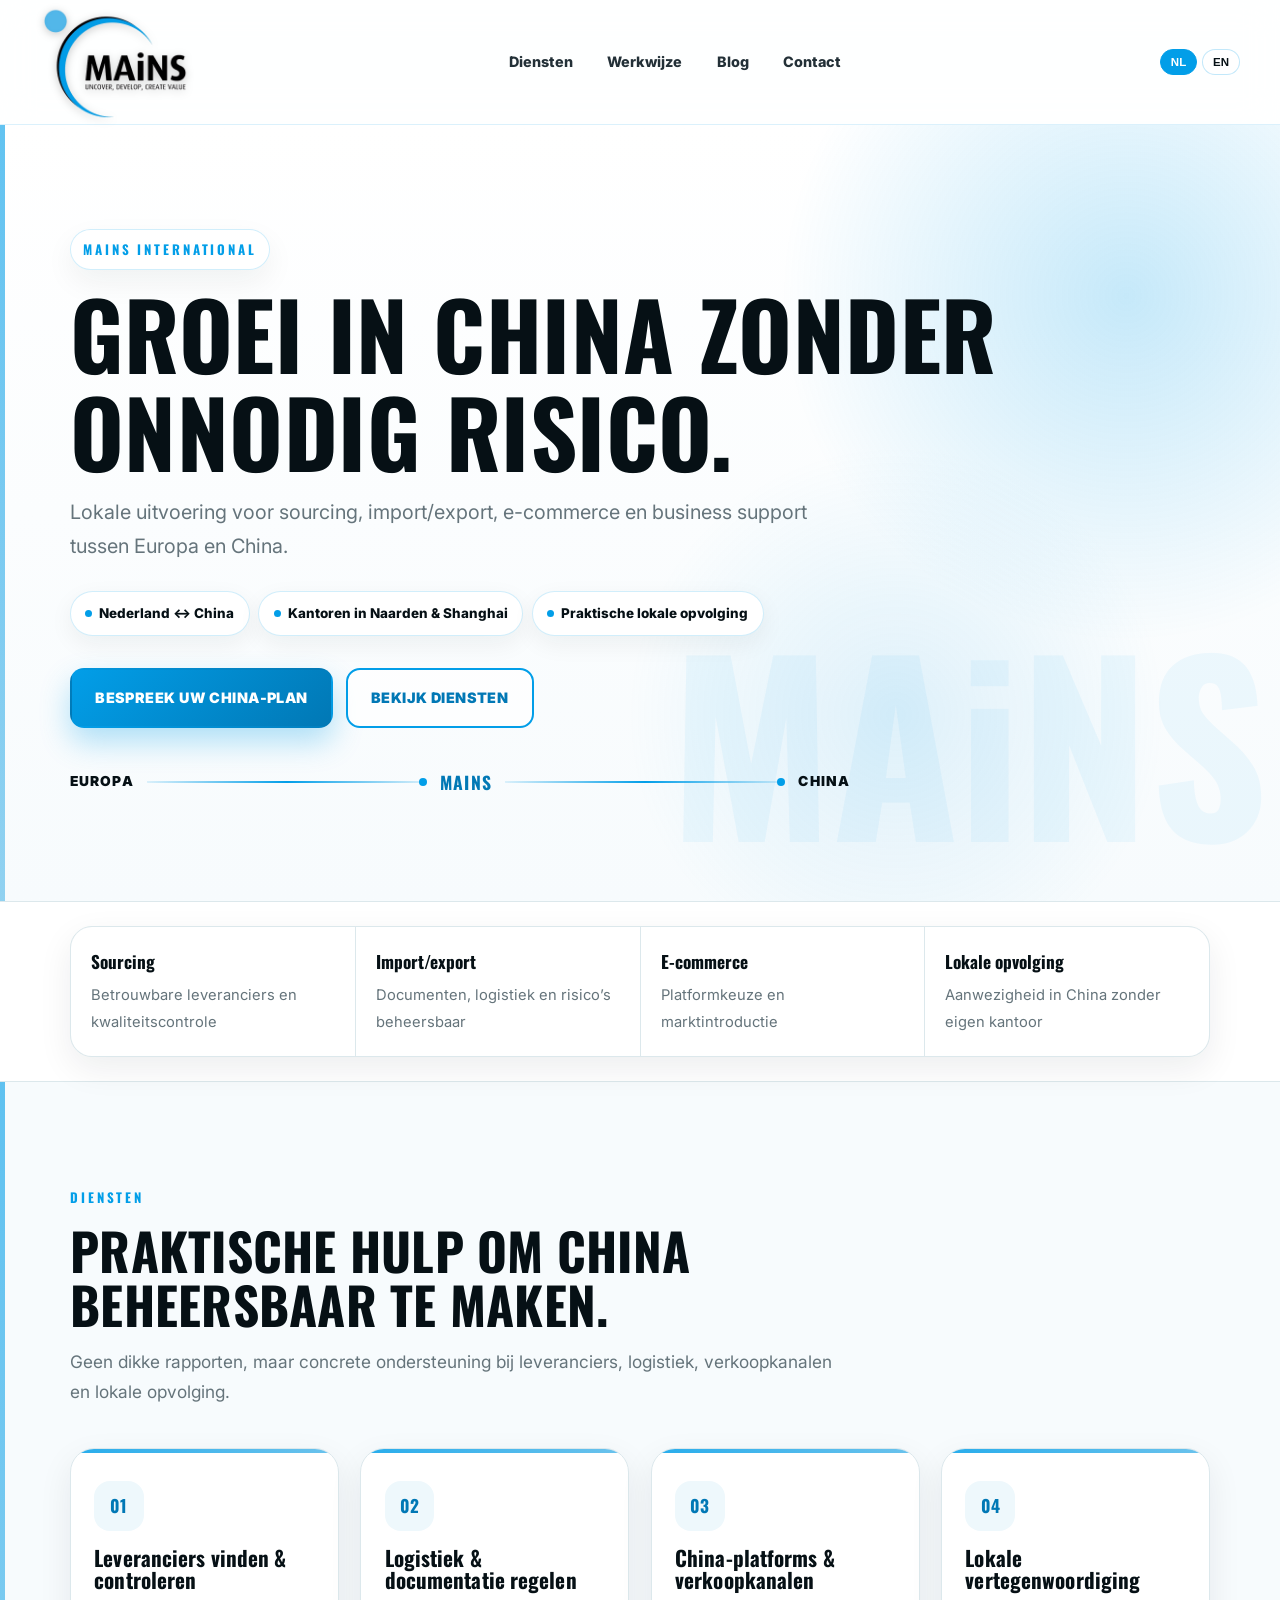
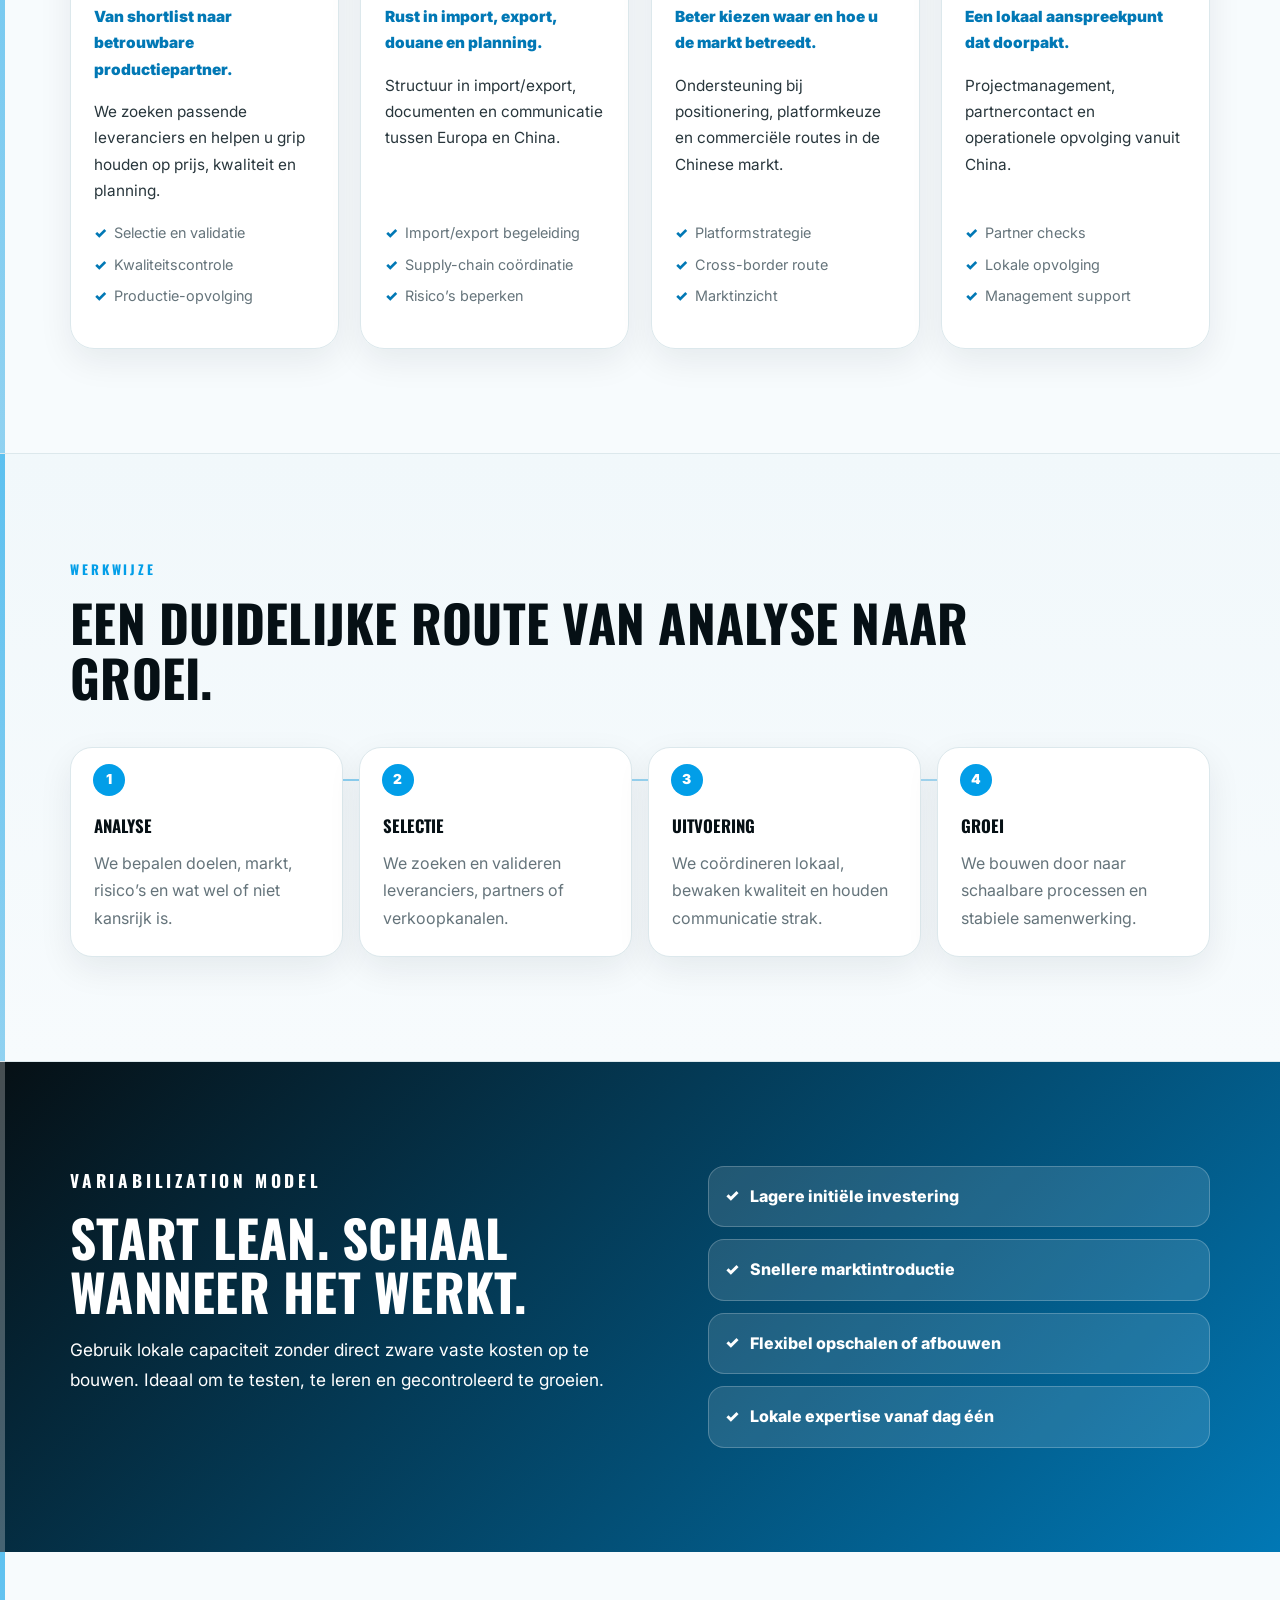
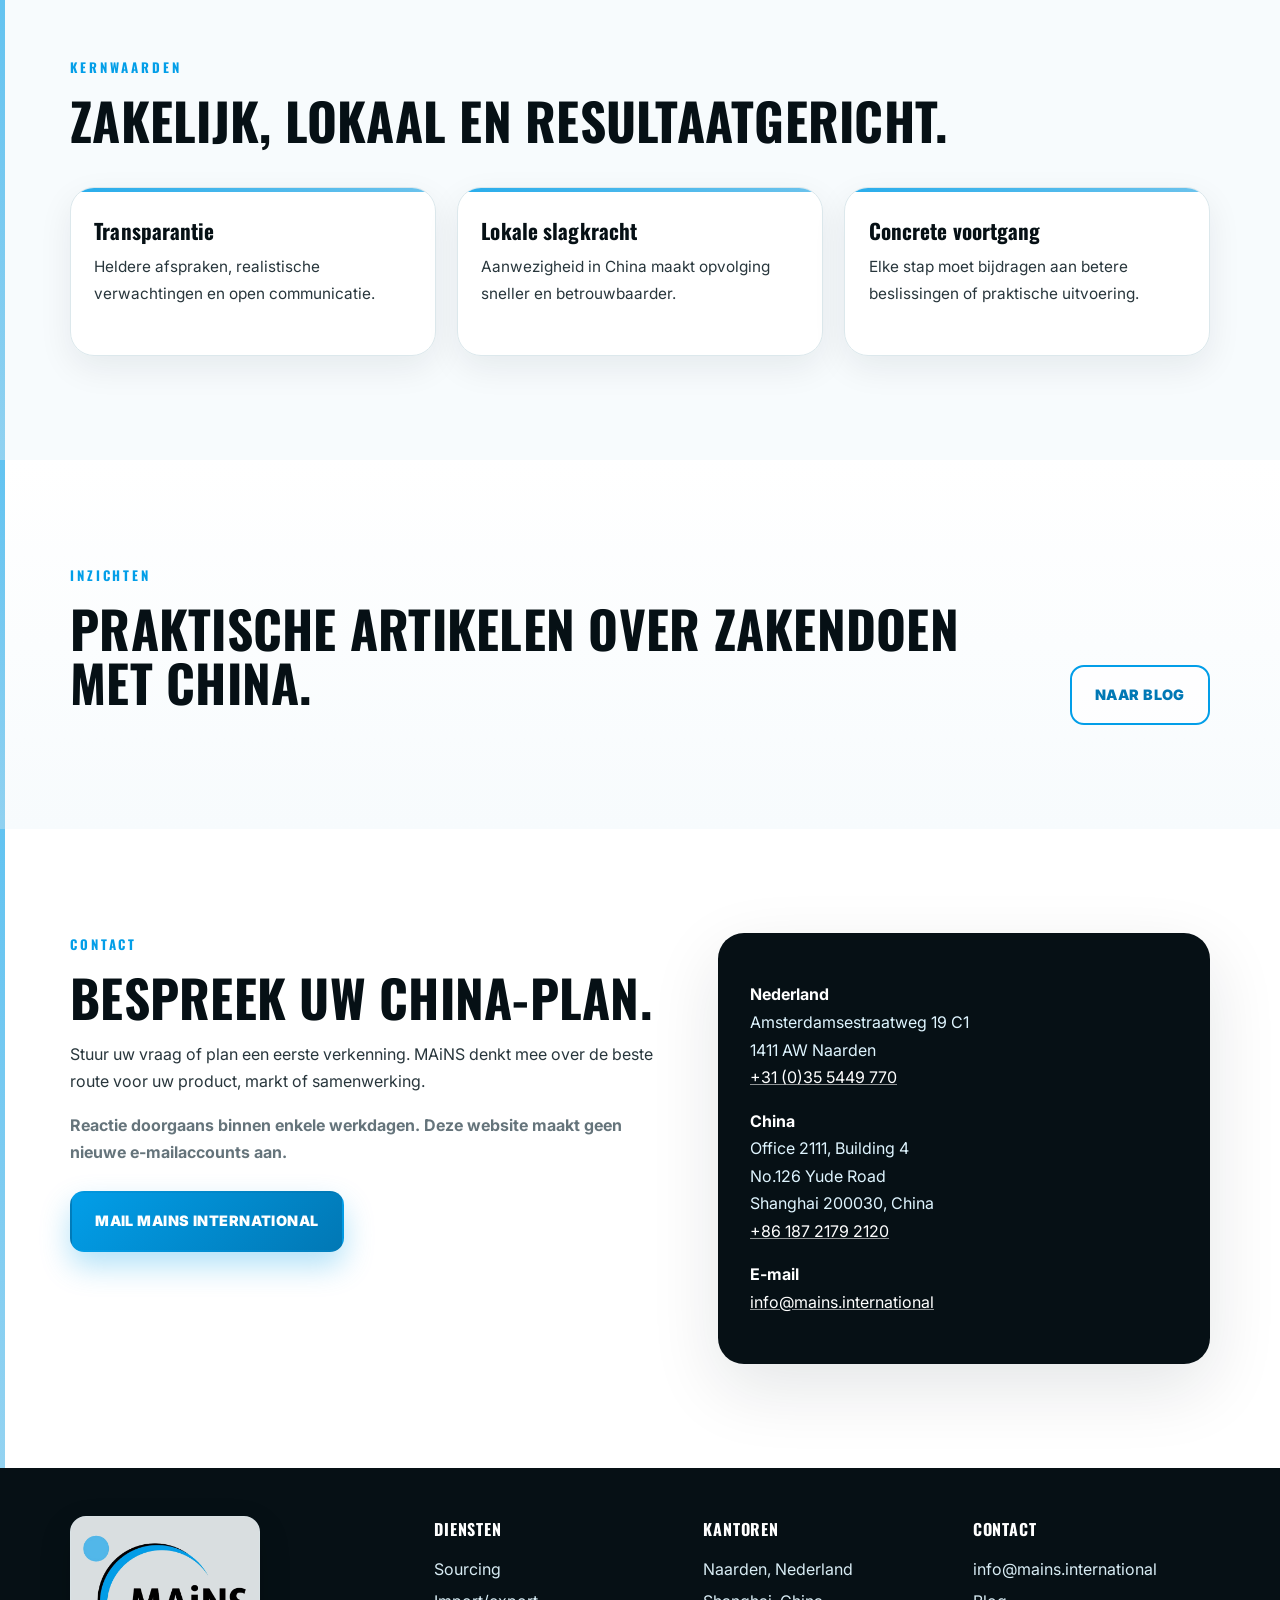
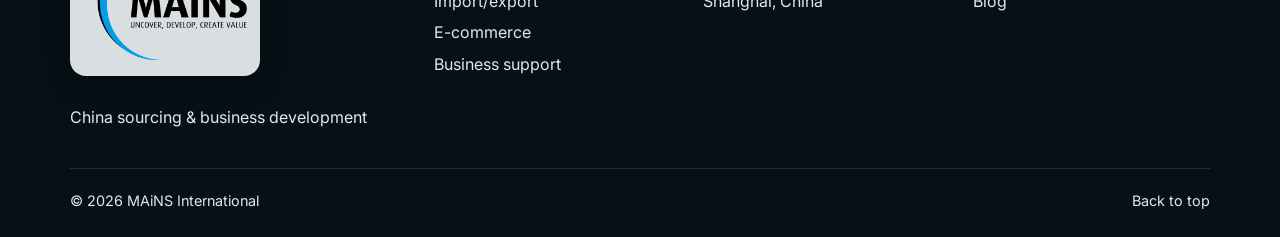
==== index.html @ aaa39672 "Change China office heading in contact card" ====
<!doctype html>
<html lang="nl">
<head>
  <meta charset="utf-8">
  <meta name="viewport" content="width=device-width, initial-scale=1">
  <title>MAiNS International — China sourcing & business development</title>
  <meta name="description" content="MAiNS International helpt Europese bedrijven veilig groeien in China met sourcing, import/export, e-commerce en lokale business support.">
  <meta property="og:title" content="MAiNS International — China business development">
  <meta property="og:description" content="Lokale China-expertise voor sourcing, import/export, e-commerce en business support.">
  <meta property="og:type" content="website">
  <meta name="theme-color" content="#029ee8">
  <link rel="stylesheet" href="assets/styles.css?v=20260630-6">
  <script type="application/ld+json">
  {
    "@context": "https://schema.org",
    "@type": "Organization",
    "name": "MAiNS International",
    "url": "https://siyao1993-maker.github.io/mains-international-site/",
    "logo": "https://siyao1993-maker.github.io/mains-international-site/assets/mains-logo.webp",
    "email": "info@mains.international",
    "address": [
      {"@type": "PostalAddress", "streetAddress": "Amsterdamsestraatweg 19 C1", "postalCode": "1411 AW", "addressLocality": "Naarden", "addressCountry": "NL"},
      {"@type": "PostalAddress", "streetAddress": "Office 2111, Building 4, No.126 Yude Road", "addressLocality": "Shanghai", "postalCode": "200030", "addressCountry": "CN"}
    ]
  }
  </script>
</head>
<body>
  <a class="skip" href="#main" data-i18n="skip">Naar inhoud</a>

  <header class="site-header" id="top">
    <nav class="nav" aria-label="Hoofdnavigatie">
      <a class="brand" href="#top" aria-label="MAiNS International home"><img src="assets/mains-logo.webp" alt="MAiNS International"></a>
      <button class="menu-toggle" type="button" aria-expanded="false" aria-controls="nav-links">Menu</button>
      <div class="nav-links" id="nav-links">
        <a href="#services" data-i18n="navServices">Diensten</a>
        <a href="#process" data-i18n="navProcess">Werkwijze</a>
        <a href="blog/" data-i18n="navBlog">Blog</a>
        <a href="#contact" data-i18n="navContact">Contact</a>
      </div>
      <div class="language" aria-label="Language selector">
        <button type="button" data-lang="nl" class="active">NL</button>
        <button type="button" data-lang="en">EN</button>
      </div>
    </nav>
  </header>

  <main id="main">
    <section class="hero section">
      <div class="wrap hero-grid">
        <div class="hero-copy">
          <p class="eyebrow hero-eyebrow" data-i18n="eyebrow">MAiNS International</p>
          <h1 data-i18n="heroTitle">Groei in China zonder onnodig risico.</h1>
          <p class="lead" data-i18n="heroLead">Lokale uitvoering voor sourcing, import/export, e-commerce en business support tussen Europa en China.</p>
          <div class="hero-proof" aria-label="MAiNS focus">
            <span data-i18n="proofOne">Nederland ↔ China</span>
            <span data-i18n="proofTwo">Kantoren in Naarden & Shanghai</span>
            <span data-i18n="proofThree">Praktische lokale opvolging</span>
          </div>
          <div class="actions">
            <a class="button primary" href="#contact" data-i18n="heroCta">Bespreek uw China-plan</a>
            <a class="button ghost" href="#services" data-i18n="heroSecondary">Bekijk diensten</a>
          </div>
        </div>
        <div class="trade-line" aria-label="Europe to China bridge">
          <span data-i18n="tradeEurope">Europa</span>
          <i></i>
          <strong>MAiNS</strong>
          <i></i>
          <span data-i18n="tradeChina">China</span>
        </div>
      </div>
    </section>

    <section class="trust-strip" aria-label="Waar MAiNS bij helpt">
      <div class="wrap trust-grid">
        <div><strong data-i18n="trustOneTitle">Sourcing</strong><span data-i18n="trustOneText">Betrouwbare leveranciers en kwaliteitscontrole</span></div>
        <div><strong data-i18n="trustTwoTitle">Import/export</strong><span data-i18n="trustTwoText">Documenten, logistiek en risico’s beheersbaar</span></div>
        <div><strong data-i18n="trustThreeTitle">E-commerce</strong><span data-i18n="trustThreeText">Platformkeuze en marktintroductie</span></div>
        <div><strong data-i18n="trustFourTitle">Lokale opvolging</strong><span data-i18n="trustFourText">Aanwezigheid in China zonder eigen kantoor</span></div>
      </div>
    </section>

    <section class="section services-section" id="services">
      <div class="wrap">
        <p class="eyebrow" data-i18n="servicesEyebrow">Diensten</p>
        <h2 data-i18n="servicesTitle">Praktische hulp om China beheersbaar te maken.</h2>
        <p class="section-intro" data-i18n="servicesIntro">Geen dikke rapporten, maar concrete ondersteuning bij leveranciers, logistiek, verkoopkanalen en lokale opvolging.</p>
        <div class="cards four service-cards">
          <article class="card service-card">
            <span class="service-icon">01</span>
            <h3 data-i18n="serviceOneTitle">Leveranciers vinden & controleren</h3>
            <p class="result" data-i18n="serviceOneResult">Van shortlist naar betrouwbare productiepartner.</p>
            <p data-i18n="serviceOneText">We zoeken passende leveranciers en helpen u grip houden op prijs, kwaliteit en planning.</p>
            <ul><li data-i18n="serviceOneA">Selectie en validatie</li><li data-i18n="serviceOneB">Kwaliteitscontrole</li><li data-i18n="serviceOneC">Productie-opvolging</li></ul>
          </article>
          <article class="card service-card">
            <span class="service-icon">02</span>
            <h3 data-i18n="serviceTwoTitle">Logistiek & documentatie regelen</h3>
            <p class="result" data-i18n="serviceTwoResult">Rust in import, export, douane en planning.</p>
            <p data-i18n="serviceTwoText">Structuur in import/export, documenten en communicatie tussen Europa en China.</p>
            <ul><li data-i18n="serviceTwoA">Import/export begeleiding</li><li data-i18n="serviceTwoB">Supply-chain coördinatie</li><li data-i18n="serviceTwoC">Risico’s beperken</li></ul>
          </article>
          <article class="card service-card">
            <span class="service-icon">03</span>
            <h3 data-i18n="serviceThreeTitle">China-platforms & verkoopkanalen</h3>
            <p class="result" data-i18n="serviceThreeResult">Beter kiezen waar en hoe u de markt betreedt.</p>
            <p data-i18n="serviceThreeText">Ondersteuning bij positionering, platformkeuze en commerciële routes in de Chinese markt.</p>
            <ul><li data-i18n="serviceThreeA">Platformstrategie</li><li data-i18n="serviceThreeB">Cross-border route</li><li data-i18n="serviceThreeC">Marktinzicht</li></ul>
          </article>
          <article class="card service-card">
            <span class="service-icon">04</span>
            <h3 data-i18n="serviceFourTitle">Lokale vertegenwoordiging</h3>
            <p class="result" data-i18n="serviceFourResult">Een lokaal aanspreekpunt dat doorpakt.</p>
            <p data-i18n="serviceFourText">Projectmanagement, partnercontact en operationele opvolging vanuit China.</p>
            <ul><li data-i18n="serviceFourA">Partner checks</li><li data-i18n="serviceFourB">Lokale opvolging</li><li data-i18n="serviceFourC">Management support</li></ul>
          </article>
        </div>
      </div>
    </section>

    <section class="section muted process-section" id="process">
      <div class="wrap">
        <p class="eyebrow" data-i18n="processEyebrow">Werkwijze</p>
        <h2 data-i18n="processTitle">Een duidelijke route van analyse naar groei.</h2>
        <div class="process-route">
          <div class="step"><b data-i18n="stepOneTitle">Analyse</b><span data-i18n="stepOneText">We bepalen doelen, markt, risico’s en wat wel of niet kansrijk is.</span></div>
          <div class="step"><b data-i18n="stepTwoTitle">Selectie</b><span data-i18n="stepTwoText">We zoeken en valideren leveranciers, partners of verkoopkanalen.</span></div>
          <div class="step"><b data-i18n="stepThreeTitle">Uitvoering</b><span data-i18n="stepThreeText">We coördineren lokaal, bewaken kwaliteit en houden communicatie strak.</span></div>
          <div class="step"><b data-i18n="stepFourTitle">Groei</b><span data-i18n="stepFourText">We bouwen door naar schaalbare processen en stabiele samenwerking.</span></div>
        </div>
      </div>
    </section>

    <section class="section callout-section" id="model">
      <div class="wrap callout-card">
        <div>
          <p class="eyebrow" data-i18n="modelEyebrow">Variabilization model</p>
          <h2 data-i18n="modelTitle">Start lean. Schaal wanneer het werkt.</h2>
          <p data-i18n="modelText">Gebruik lokale capaciteit zonder direct zware vaste kosten op te bouwen. Ideaal om te testen, te leren en gecontroleerd te groeien.</p>
        </div>
        <ul class="checklist">
          <li data-i18n="modelA">Lagere initiële investering</li>
          <li data-i18n="modelB">Snellere marktintroductie</li>
          <li data-i18n="modelC">Flexibel opschalen of afbouwen</li>
          <li data-i18n="modelD">Lokale expertise vanaf dag één</li>
        </ul>
      </div>
    </section>

    <section class="section values-section" id="values">
      <div class="wrap">
        <p class="eyebrow" data-i18n="valuesEyebrow">Kernwaarden</p>
        <h2 data-i18n="valuesTitle">Zakelijk, lokaal en resultaatgericht.</h2>
        <div class="cards three">
          <article class="card value-card"><h3 data-i18n="valueOneTitle">Transparantie</h3><p data-i18n="valueOneText">Heldere afspraken, realistische verwachtingen en open communicatie.</p></article>
          <article class="card value-card"><h3 data-i18n="valueTwoTitle">Lokale slagkracht</h3><p data-i18n="valueTwoText">Aanwezigheid in China maakt opvolging sneller en betrouwbaarder.</p></article>
          <article class="card value-card"><h3 data-i18n="valueThreeTitle">Concrete voortgang</h3><p data-i18n="valueThreeText">Elke stap moet bijdragen aan betere beslissingen of praktische uitvoering.</p></article>
        </div>
      </div>
    </section>

    <section class="section insights-preview" id="insights">
      <div class="wrap split-heading">
        <div><p class="eyebrow" data-i18n="insightsEyebrow">Inzichten</p><h2 data-i18n="insightsTitle">Praktische artikelen over zakendoen met China.</h2></div>
        <a class="button ghost" href="blog/" data-i18n="insightsCta">Naar blog</a>
      </div>
    </section>

    <section class="section contact" id="contact">
      <div class="wrap contact-grid">
        <div>
          <p class="eyebrow" data-i18n="contactEyebrow">Contact</p>
          <h2 data-i18n="contactTitle">Bespreek uw China-plan.</h2>
          <p data-i18n="contactText">Stuur uw vraag of plan een eerste verkenning. MAiNS denkt mee over de beste route voor uw product, markt of samenwerking.</p>
          <p class="contact-note" data-i18n="contactNote">Reactie doorgaans binnen enkele werkdagen. Deze website maakt geen nieuwe e-mailaccounts aan.</p>
          <a class="button primary" href="mailto:info@mains.international?subject=China%20business%20vraag" data-i18n="contactCta">Mail MAiNS International</a>
        </div>
        <address class="address-card">
          <p><strong data-i18n="officeNl">Nederland</strong><br>Amsterdamsestraatweg 19 C1<br>1411 AW Naarden<br><a href="tel:+313****9770">+31 (0)35 5449 770</a></p>
          <p><strong data-i18n="officeCn">China</strong><br>Office 2111, Building 4<br>No.126 Yude Road<br>Shanghai 200030, China<br><a href="tel:+861****2120">+86 187 2179 2120</a></p>
          <p><strong>E-mail</strong><br><a href="mailto:info@mains.international">info@mains.international</a></p>
        </address>
      </div>
    </section>
  </main>

  <footer class="footer">
    <div class="wrap footer-grid">
      <div><img src="assets/mains-logo.webp" alt="MAiNS International" class="footer-logo"><p data-i18n="footerText">China sourcing & business development</p></div>
      <div><strong data-i18n="footerServices">Diensten</strong><a href="#services">Sourcing</a><a href="#services">Import/export</a><a href="#services">E-commerce</a><a href="#services">Business support</a></div>
      <div><strong data-i18n="footerOffices">Kantoren</strong><span>Naarden, Nederland</span><span>Shanghai, China</span></div>
      <div><strong>Contact</strong><a href="mailto:info@mains.international">info@mains.international</a><a href="blog/">Blog</a></div>
    </div>
    <div class="wrap footer-bottom"><span>© 2026 MAiNS International</span><a href="#top">Back to top</a></div>
  </footer>

  <script>
    const translations = {
      nl: {
        skip: 'Naar inhoud', navServices: 'Diensten', navProcess: 'Werkwijze', navBlog: 'Blog', navContact: 'Contact', eyebrow: 'MAiNS International',
        heroTitle: 'Groei in China zonder onnodig risico.', heroLead: 'Lokale uitvoering voor sourcing, import/export, e-commerce en business support tussen Europa en China.', heroCta: 'Bespreek uw China-plan', heroSecondary: 'Bekijk diensten', proofOne: 'Nederland ↔ China', proofTwo: 'Kantoren in Naarden & Shanghai', proofThree: 'Praktische lokale opvolging', tradeEurope: 'Europa', tradeChina: 'China',
        trustOneTitle: 'Sourcing', trustOneText: 'Betrouwbare leveranciers en kwaliteitscontrole', trustTwoTitle: 'Import/export', trustTwoText: 'Documenten, logistiek en risico’s beheersbaar', trustThreeTitle: 'E-commerce', trustThreeText: 'Platformkeuze en marktintroductie', trustFourTitle: 'Lokale opvolging', trustFourText: 'Aanwezigheid in China zonder eigen kantoor',
        servicesEyebrow: 'Diensten', servicesTitle: 'Praktische hulp om China beheersbaar te maken.', servicesIntro: 'Geen dikke rapporten, maar concrete ondersteuning bij leveranciers, logistiek, verkoopkanalen en lokale opvolging.', serviceOneTitle: 'Leveranciers vinden & controleren', serviceOneResult: 'Van shortlist naar betrouwbare productiepartner.', serviceOneText: 'We zoeken passende leveranciers en helpen u grip houden op prijs, kwaliteit en planning.', serviceOneA: 'Selectie en validatie', serviceOneB: 'Kwaliteitscontrole', serviceOneC: 'Productie-opvolging', serviceTwoTitle: 'Logistiek & documentatie regelen', serviceTwoResult: 'Rust in import, export, douane en planning.', serviceTwoText: 'Structuur in import/export, documenten en communicatie tussen Europa en China.', serviceTwoA: 'Import/export begeleiding', serviceTwoB: 'Supply-chain coördinatie', serviceTwoC: 'Risico’s beperken', serviceThreeTitle: 'China-platforms & verkoopkanalen', serviceThreeResult: 'Beter kiezen waar en hoe u de markt betreedt.', serviceThreeText: 'Ondersteuning bij positionering, platformkeuze en commerciële routes in de Chinese markt.', serviceThreeA: 'Platformstrategie', serviceThreeB: 'Cross-border route', serviceThreeC: 'Marktinzicht', serviceFourTitle: 'Lokale vertegenwoordiging', serviceFourResult: 'Een lokaal aanspreekpunt dat doorpakt.', serviceFourText: 'Projectmanagement, partnercontact en operationele opvolging vanuit China.', serviceFourA: 'Partner checks', serviceFourB: 'Lokale opvolging', serviceFourC: 'Management support',
        processEyebrow: 'Werkwijze', processTitle: 'Een duidelijke route van analyse naar groei.', stepOneTitle: 'Analyse', stepOneText: 'We bepalen doelen, markt, risico’s en wat wel of niet kansrijk is.', stepTwoTitle: 'Selectie', stepTwoText: 'We zoeken en valideren leveranciers, partners of verkoopkanalen.', stepThreeTitle: 'Uitvoering', stepThreeText: 'We coördineren lokaal, bewaken kwaliteit en houden communicatie strak.', stepFourTitle: 'Groei', stepFourText: 'We bouwen door naar schaalbare processen en stabiele samenwerking.',
        modelEyebrow: 'Variabilization model', modelTitle: 'Start lean. Schaal wanneer het werkt.', modelText: 'Gebruik lokale capaciteit zonder direct zware vaste kosten op te bouwen. Ideaal om te testen, te leren en gecontroleerd te groeien.', modelA: 'Lagere initiële investering', modelB: 'Snellere marktintroductie', modelC: 'Flexibel opschalen of afbouwen', modelD: 'Lokale expertise vanaf dag één',
        valuesEyebrow: 'Kernwaarden', valuesTitle: 'Zakelijk, lokaal en resultaatgericht.', valueOneTitle: 'Transparantie', valueOneText: 'Heldere afspraken, realistische verwachtingen en open communicatie.', valueTwoTitle: 'Lokale slagkracht', valueTwoText: 'Aanwezigheid in China maakt opvolging sneller en betrouwbaarder.', valueThreeTitle: 'Concrete voortgang', valueThreeText: 'Elke stap moet bijdragen aan betere beslissingen of praktische uitvoering.', insightsEyebrow: 'Inzichten', insightsTitle: 'Praktische artikelen over zakendoen met China.', insightsCta: 'Naar blog',
        contactEyebrow: 'Contact', contactTitle: 'Bespreek uw China-plan.', contactText: 'Stuur uw vraag of plan een eerste verkenning. MAiNS denkt mee over de beste route voor uw product, markt of samenwerking.', contactNote: 'Reactie doorgaans binnen enkele werkdagen. Deze website maakt geen nieuwe e-mailaccounts aan.', contactCta: 'Mail MAiNS International', officeNl: 'Nederland', officeCn: 'China', footerText: 'China sourcing & business development', footerServices: 'Diensten', footerOffices: 'Kantoren'
      },
      en: {
        skip: 'Skip to content', navServices: 'Services', navProcess: 'Process', navBlog: 'Blog', navContact: 'Contact', eyebrow: 'MAiNS International',
        heroTitle: 'Grow in China without unnecessary risk.', heroLead: 'Local execution for sourcing, import/export, e-commerce and business support between Europe and China.', heroCta: 'Discuss your China plan', heroSecondary: 'View services', proofOne: 'Netherlands ↔ China', proofTwo: 'Offices in Naarden & Shanghai', proofThree: 'Practical local follow-up', tradeEurope: 'Europe', tradeChina: 'China',
        trustOneTitle: 'Sourcing', trustOneText: 'Reliable suppliers and quality control', trustTwoTitle: 'Import/export', trustTwoText: 'Documents, logistics and risks under control', trustThreeTitle: 'E-commerce', trustThreeText: 'Platform choice and market introduction', trustFourTitle: 'Local follow-up', trustFourText: 'Presence in China without your own office',
        servicesEyebrow: 'Services', servicesTitle: 'Practical help to make China manageable.', servicesIntro: 'No thick reports, but concrete support with suppliers, logistics, sales channels and local follow-up.', serviceOneTitle: 'Find & verify suppliers', serviceOneResult: 'From shortlist to reliable production partner.', serviceOneText: 'We find suitable suppliers and help you stay in control of price, quality and planning.', serviceOneA: 'Selection and validation', serviceOneB: 'Quality control', serviceOneC: 'Production follow-up', serviceTwoTitle: 'Arrange logistics & documentation', serviceTwoResult: 'Calm import, export, customs and planning.', serviceTwoText: 'Structure for import/export, documents and communication between Europe and China.', serviceTwoA: 'Import/export guidance', serviceTwoB: 'Supply-chain coordination', serviceTwoC: 'Risk reduction', serviceThreeTitle: 'China platforms & sales channels', serviceThreeResult: 'Choose better where and how to enter the market.', serviceThreeText: 'Support with positioning, platform choice and commercial routes in the Chinese market.', serviceThreeA: 'Platform strategy', serviceThreeB: 'Cross-border route', serviceThreeC: 'Market insight', serviceFourTitle: 'Local representation', serviceFourResult: 'A local point of contact that follows through.', serviceFourText: 'Project management, partner communication and operational follow-up from China.', serviceFourA: 'Partner checks', serviceFourB: 'Local follow-up', serviceFourC: 'Management support',
        processEyebrow: 'Process', processTitle: 'A clear route from analysis to growth.', stepOneTitle: 'Analysis', stepOneText: 'We define goals, market, risks and what is or is not promising.', stepTwoTitle: 'Selection', stepTwoText: 'We find and validate suppliers, partners or sales channels.', stepThreeTitle: 'Execution', stepThreeText: 'We coordinate locally, monitor quality and keep communication tight.', stepFourTitle: 'Growth', stepFourText: 'We build toward scalable processes and stable cooperation.',
        modelEyebrow: 'Variabilization model', modelTitle: 'Start lean. Scale when it works.', modelText: 'Use local capacity without immediately building heavy fixed costs. Ideal for testing, learning and controlled growth.', modelA: 'Lower initial investment', modelB: 'Faster market introduction', modelC: 'Flexible scale-up or scale-down', modelD: 'Local expertise from day one',
        valuesEyebrow: 'Values', valuesTitle: 'Business-like, local and result-driven.', valueOneTitle: 'Transparency', valueOneText: 'Clear agreements, realistic expectations and open communication.', valueTwoTitle: 'Local execution power', valueTwoText: 'Presence in China makes follow-up faster and more reliable.', valueThreeTitle: 'Concrete progress', valueThreeText: 'Every step should support better decisions or practical execution.', insightsEyebrow: 'Insights', insightsTitle: 'Practical articles about doing business with China.', insightsCta: 'Go to blog',
        contactEyebrow: 'Contact', contactTitle: 'Discuss your China plan.', contactText: 'Send your question or plan a first exploration. MAiNS helps think through the best route for your product, market or cooperation.', contactNote: 'Response usually within a few business days. This website does not create new email accounts.', contactCta: 'Email MAiNS International', officeNl: 'Netherlands', officeCn: 'China', footerText: 'China sourcing & business development', footerServices: 'Services', footerOffices: 'Offices'
      },
      zh: {
        skip: '跳转内容', navServices: '服务', navProcess: '流程', navBlog: '博客', navContact: '联系', eyebrow: 'MAiNS International',
        heroTitle: '降低风险，拓展中国业务。', heroLead: '为欧洲与中国之间的采购、进出口、电商和商务支持提供本地执行。', heroCta: '讨论中国计划', heroSecondary: '查看服务', proofOne: '荷兰 ↔ 中国', proofTwo: '纳尔登与上海办公室', proofThree: '实际本地跟进', tradeEurope: '欧洲', tradeChina: '中国',
        trustOneTitle: '采购', trustOneText: '可靠供应商与质量控制', trustTwoTitle: '进出口', trustTwoText: '文件、物流与风险可控', trustThreeTitle: '电商', trustThreeText: '平台选择与市场进入', trustFourTitle: '本地跟进', trustFourText: '无需自建办公室也能获得中国本地支持',
        servicesEyebrow: '服务', servicesTitle: '让中国业务更可控的实际支持。', servicesIntro: '不是厚重报告，而是在供应商、物流、销售渠道和本地跟进上的具体支持。', serviceOneTitle: '寻找并验证供应商', serviceOneResult: '从候选名单到可靠生产伙伴。', serviceOneText: '我们寻找合适供应商，并帮助您控制价格、质量和进度。', serviceOneA: '筛选与验证', serviceOneB: '质量控制', serviceOneC: '生产跟进', serviceTwoTitle: '物流与文件安排', serviceTwoResult: '让进出口、海关与计划更有序。', serviceTwoText: '为进出口、文件和中欧沟通建立清晰结构。', serviceTwoA: '进出口指导', serviceTwoB: '供应链协调', serviceTwoC: '降低风险', serviceThreeTitle: '中国平台与销售渠道', serviceThreeResult: '更好地选择市场进入方式。', serviceThreeText: '支持在中国市场的定位、平台选择和商业路径。', serviceThreeA: '平台策略', serviceThreeB: '跨境路径', serviceThreeC: '市场洞察', serviceFourTitle: '本地代表支持', serviceFourResult: '真正推进执行的本地联系人。', serviceFourText: '在中国进行项目管理、合作伙伴沟通和运营跟进。', serviceFourA: '合作伙伴核查', serviceFourB: '本地跟进', serviceFourC: '管理支持',
        processEyebrow: '流程', processTitle: '从分析到增长的清晰路线。', stepOneTitle: '分析', stepOneText: '明确目标、市场、风险，以及哪些方向值得推进。', stepTwoTitle: '筛选', stepTwoText: '寻找并验证供应商、合作伙伴或销售渠道。', stepThreeTitle: '执行', stepThreeText: '本地协调、监控质量，并保持清晰沟通。', stepFourTitle: '增长', stepFourText: '建立可扩展流程和稳定合作。',
        modelEyebrow: '变动化模式', modelTitle: '轻量启动，验证后扩展。', modelText: '使用本地能力，而无需立即承担高固定成本。适合测试、学习和可控增长。', modelA: '较低初始投入', modelB: '更快市场进入', modelC: '灵活扩展或收缩', modelD: '从第一天开始获得本地专业支持',
        valuesEyebrow: '核心价值', valuesTitle: '务实、本地、结果导向。', valueOneTitle: '透明', valueOneText: '清晰约定、现实预期和开放沟通。', valueTwoTitle: '本地执行力', valueTwoText: '在中国本地跟进，使执行更快、更可靠。', valueThreeTitle: '具体进展', valueThreeText: '每一步都应帮助更好决策或实际执行。', insightsEyebrow: '见解', insightsTitle: '关于中国业务的实用文章。', insightsCta: '查看博客',
        contactEyebrow: '联系', contactTitle: '讨论您的中国计划。', contactText: '发送问题或安排初步沟通。MAiNS 将协助您梳理产品、市场或合作的最佳路线。', contactNote: '通常几个工作日内回复。本网站不会创建新的邮箱账户。', contactCta: '邮件联系 MAiNS International', officeNl: '荷兰', officeCn: '上海', footerText: '中国采购与业务发展', footerServices: '服务', footerOffices: '办公室'
      }
    };

    const setLanguage = (lang) => {
      const dictionary = translations[lang] || translations.nl;
      document.documentElement.lang = lang;
      document.querySelectorAll('[data-i18n]').forEach((node) => {
        const key = node.getAttribute('data-i18n');
        if (dictionary[key]) node.textContent = dictionary[key];
      });
      document.querySelectorAll('[data-lang]').forEach((button) => button.classList.toggle('active', button.dataset.lang === lang));
      localStorage.setItem('mains-language', lang);
    };

    document.querySelectorAll('[data-lang]').forEach((button) => button.addEventListener('click', () => setLanguage(button.dataset.lang)));
    const menuToggle = document.querySelector('.menu-toggle');
    const navLinks = document.querySelector('#nav-links');
    menuToggle.addEventListener('click', () => {
      const expanded = menuToggle.getAttribute('aria-expanded') === 'true';
      menuToggle.setAttribute('aria-expanded', String(!expanded));
      navLinks.classList.toggle('open');
    });
    setLanguage(localStorage.getItem('mains-language') || 'nl');
  </script>
</body>
</html>
---- assets/styles.css ----
@import url('https://fonts.googleapis.com/css2?family=Inter:wght@400;500;600;700;800&family=Oswald:wght@500;600;700&display=swap');

:root {
  --ink: #061015;
  --text: #28363c;
  --muted: #65747b;
  --line: #dce8ec;
  --bg: #f7fbfd;
  --panel: #ffffff;
  --blue: #029ee8;
  --blue-dark: #0178b5;
  --light-blue: #52b8e9;
  --soft: #eef8fc;
  --shadow: 0 24px 70px rgba(5, 28, 38, .11);
  --shadow-soft: 0 12px 34px rgba(5, 28, 38, .075);
  --radius: 24px;
}

* { box-sizing: border-box; }
html { scroll-behavior: smooth; }
body {
  margin: 0;
  font-family: 'Inter', system-ui, -apple-system, BlinkMacSystemFont, sans-serif;
  color: var(--text);
  background: var(--bg);
  line-height: 1.72;
  -webkit-font-smoothing: antialiased;
}

.skip { position: absolute; left: -999px; }
.skip:focus { left: 1rem; top: 1rem; background: var(--blue); color: #fff; padding: .7rem 1rem; z-index: 999; border-radius: 999px; }
.wrap { width: min(1140px, calc(100% - 48px)); margin-inline: auto; }

.site-header {
  position: sticky;
  top: 0;
  z-index: 100;
  background: rgba(255, 255, 255, .88);
  backdrop-filter: blur(18px);
  border-bottom: 1px solid rgba(2, 158, 232, .14);
}
.nav {
  min-height: 124px;
  width: min(1200px, calc(100% - 48px));
  margin: auto;
  display: flex;
  align-items: center;
  justify-content: space-between;
  gap: 1rem;
}
.brand img { width: 150px; height: auto; display: block; filter: drop-shadow(0 2px 4px rgba(0,0,0,0.2)); }
.nav-links { display: flex; gap: .25rem; align-items: center; }
.nav-links a {
  color: #233037;
  text-decoration: none;
  font-weight: 800;
  font-size: .9rem;
  padding: .62rem .95rem;
  border-radius: 999px;
  transition: .2s ease;
}
.nav-links a:hover { background: rgba(2,158,232,.10); color: var(--blue-dark); }
.menu-toggle { display: none; }
.language { display: flex; gap: .32rem; align-items: center; }
.language button,
.language span {
  appearance: none;
  border: 1px solid rgba(2,158,232,.24);
  background: #fff;
  color: var(--ink);
  border-radius: 999px;
  padding: .38rem .62rem;
  font-size: .72rem;
  font-weight: 900;
  cursor: pointer;
  transition: .2s ease;
}
.language span { color: var(--muted); cursor: default; }
.language button:hover,
.language button.active { border-color: var(--blue); background: var(--blue); color: #fff; }
.lang-link { color: var(--ink); text-decoration: none; background: #fff; border: 1px solid rgba(2,158,232,.24); border-radius: 999px; padding: .38rem .62rem; font-size: .72rem; font-weight: 900; transition: .2s ease; }
.lang-link:hover, .lang-link.active { background: var(--blue); color: #fff; border-color: var(--blue); }

.section { padding: 104px 0; position: relative; }
.section::before { content: ''; position: absolute; inset: 0 auto 0 0; width: 5px; background: linear-gradient(180deg, var(--blue), var(--light-blue)); opacity: .62; }
.section.muted { background: linear-gradient(180deg, #f1f8fb, var(--bg)); border-block: 1px solid var(--line); }

.eyebrow {
  text-transform: uppercase;
  letter-spacing: .22em;
  color: var(--blue);
  font-family: 'Oswald', sans-serif;
  font-weight: 800;
  font-size: .82rem;
  margin: 0 0 .9rem;
}
h1, h2, h3 { font-family: 'Oswald', sans-serif; color: var(--ink); line-height: 1.06; margin: 0 0 1rem; letter-spacing: .005em; }
h1 { font-size: clamp(3.1rem, 7.2vw, 6.4rem); max-width: 1010px; text-transform: uppercase; }
h2 { font-size: clamp(2rem, 4vw, 3.55rem); max-width: 900px; text-transform: uppercase; }
h3 { font-size: 1.32rem; }
.lead { font-size: clamp(1.08rem, 1.55vw, 1.28rem); color: var(--muted); max-width: 760px; margin: 0 0 1.7rem; }
.section-intro { font-size: 1.08rem; color: var(--muted); max-width: 780px; margin: 0 0 2.6rem; }

.actions { display: flex; gap: .8rem; flex-wrap: wrap; margin-top: 2rem; }
.button { display: inline-flex; align-items: center; justify-content: center; text-decoration: none; border-radius: 14px; font-weight: 900; font-size: .9rem; padding: 1rem 1.45rem; border: 2px solid var(--blue); text-transform: uppercase; letter-spacing: .03em; transition: .22s ease; }
.button.primary { background: linear-gradient(135deg, var(--blue), var(--blue-dark)); color: #fff; border-color: transparent; box-shadow: 0 14px 30px rgba(2,158,232,.30); }
.button.primary:hover { transform: translateY(-2px); box-shadow: 0 18px 38px rgba(2,158,232,.42); }
.button.ghost { color: var(--blue-dark); background: rgba(255,255,255,.76); }
.button.ghost:hover { background: rgba(2,158,232,.10); }

.hero { min-height: 760px; display: grid; align-items: center; overflow: hidden; background: radial-gradient(circle at 88% 22%, rgba(2,158,232,.22), transparent 27%), radial-gradient(circle at 70% 76%, rgba(82,184,233,.16), transparent 25%), linear-gradient(180deg, #fff, var(--bg)); }
.hero::after { content: 'MAiNS'; position: absolute; right: clamp(-4rem, 1vw, 4rem); bottom: 3rem; font-family: 'Oswald', sans-serif; font-size: clamp(6rem, 18vw, 16rem); font-weight: 700; line-height: 1; color: rgba(2, 158, 232, .055); pointer-events: none; }
.hero-grid { position: relative; z-index: 1; display: grid; gap: 2.4rem; }
.hero-copy { max-width: 980px; }
.hero-eyebrow { display: inline-flex; align-items: center; gap: .55rem; padding: .5rem .75rem; background: rgba(255,255,255,.78); border: 1px solid rgba(2,158,232,.18); border-radius: 999px; box-shadow: 0 12px 30px rgba(5,28,38,.06); }
.hero-proof { display: flex; gap: .55rem; flex-wrap: wrap; margin-top: 1.1rem; }
.hero-proof span { display: inline-flex; align-items: center; gap: .45rem; padding: .62rem .9rem; border-radius: 999px; background: #fff; border: 1px solid rgba(2,158,232,.18); color: var(--ink); font-weight: 800; font-size: .84rem; box-shadow: 0 8px 24px rgba(5,28,38,.06); }
.hero-proof span::before { content: ''; width: .42rem; height: .42rem; border-radius: 999px; background: var(--blue); }
.trade-line { width: min(780px, 100%); display: grid; grid-template-columns: auto 1fr auto 1fr auto; align-items: center; gap: .85rem; color: var(--ink); font-weight: 900; text-transform: uppercase; letter-spacing: .08em; font-size: .86rem; }
.trade-line i { display: block; height: 2px; background: linear-gradient(90deg, rgba(2,158,232,.12), var(--blue), rgba(2,158,232,.12)); position: relative; }
.trade-line i::after { content: ''; position: absolute; right: 0; top: 50%; width: .5rem; height: .5rem; border-radius: 50%; background: var(--blue); transform: translateY(-50%); }
.trade-line strong { color: var(--blue-dark); font-family: 'Oswald', sans-serif; font-size: 1.1rem; }

.trust-strip { background: #fff; border-block: 1px solid var(--line); padding: 24px 0; }
.trust-grid { display: grid; grid-template-columns: repeat(4, 1fr); gap: 1px; background: var(--line); border: 1px solid var(--line); border-radius: 22px; overflow: hidden; box-shadow: var(--shadow-soft); }
.trust-grid div { background: #fff; padding: 1.25rem; }
.trust-grid strong { display: block; color: var(--ink); font-family: 'Oswald', sans-serif; font-size: 1.08rem; margin-bottom: .25rem; }
.trust-grid span { color: var(--muted); font-size: .92rem; }

.cards { display: grid; gap: 1.35rem; margin-top: 2.5rem; }
.cards.four { grid-template-columns: repeat(4, 1fr); }
.cards.three { grid-template-columns: repeat(3, 1fr); }
.card { background: rgba(255,255,255,.96); border: 1px solid var(--line); border-radius: 24px; padding: 2rem 1.45rem; box-shadow: var(--shadow-soft); transition: .25s ease; display: flex; flex-direction: column; position: relative; overflow: hidden; }
.card::before { content: ''; position: absolute; inset: 0 0 auto 0; height: 4px; background: linear-gradient(90deg, var(--blue), var(--light-blue)); opacity: .85; }
.card:hover { transform: translateY(-5px); box-shadow: var(--shadow); border-color: rgba(2,158,232,.36); }
.service-icon { width: 3.1rem; height: 3.1rem; display: inline-grid; place-items: center; border-radius: 16px; background: var(--soft); color: var(--blue-dark); font-family: 'Oswald', sans-serif; font-size: 1.08rem; font-weight: 800; margin-bottom: 1rem; }
.card h3 { text-transform: none; margin-bottom: .75rem; }
.card p { color: var(--text); font-size: .96rem; margin: 0 0 1rem; }
.card .result { color: var(--blue-dark); font-weight: 900; }
.card ul { padding: 0; list-style: none; margin: auto 0 0; font-size: .9rem; }
.card li { color: var(--muted); margin-bottom: .45rem; padding-left: 1.25rem; position: relative; }
.card li::before { content: '✓'; position: absolute; left: 0; color: var(--blue-dark); font-weight: 900; }

.process-route { display: grid; grid-template-columns: repeat(4, 1fr); gap: 1rem; margin-top: 2.7rem; position: relative; }
.process-route::before { content: ''; position: absolute; left: 8%; right: 8%; top: 2rem; height: 2px; background: linear-gradient(90deg, var(--blue), var(--light-blue)); opacity: .45; }
.step { background: var(--panel); border: 1px solid var(--line); border-radius: 22px; padding: 4rem 1.45rem 1.45rem; box-shadow: var(--shadow-soft); position: relative; z-index: 1; }
.step::before { content: counter(step); counter-increment: step; position: absolute; top: 1rem; left: 1.35rem; width: 2rem; height: 2rem; display: grid; place-items: center; border-radius: 50%; background: var(--blue); color: #fff; font-weight: 900; font-size: .86rem; }
.process-route { counter-reset: step; }
.step b { font-family: 'Oswald', sans-serif; color: var(--ink); text-transform: uppercase; font-size: 1.05rem; display: block; margin-bottom: .55rem; }
.step span { color: var(--muted); }

.callout-section { background: linear-gradient(135deg, var(--ink), var(--blue-dark)); color: #fff; }
.callout-section::before { background: rgba(255,255,255,.42); }
.callout-card { display: grid; grid-template-columns: 1.08fr .92fr; gap: 3rem; align-items: start; }
.callout-card .eyebrow, .callout-card h2, .callout-card p { color: #fff; }
.callout-card p { font-size: 1.08rem; max-width: 720px; }
.checklist { display: grid; gap: .75rem; margin: 0; padding: 0; list-style: none; }
.checklist li { background: rgba(255,255,255,.12); border: 1px solid rgba(255,255,255,.22); padding: 1rem 1.25rem 1rem 2.6rem; border-radius: 16px; font-weight: 800; position: relative; }
.checklist li::before { content: '✓'; position: absolute; left: 1rem; top: 50%; transform: translateY(-50%); font-weight: 900; color: #fff; }

.split-heading { display: flex; align-items: end; justify-content: space-between; gap: 2rem; }
.insights-preview { background: linear-gradient(180deg, #fff, var(--bg)); }
.contact { background: #fff; }
.contact-grid { display: grid; grid-template-columns: 1fr .82fr; gap: 3rem; align-items: start; }
.contact-note { color: var(--muted); font-weight: 700; margin: 1rem 0 1.5rem; }
.address-card { background: var(--ink); color: #dff5ff; border-radius: 26px; padding: 2rem; box-shadow: var(--shadow); font-style: normal; }
.address-card strong { color: #fff; }
.address-card a { color: #fff; text-decoration-color: rgba(255,255,255,.55); }

.blog-hero { min-height: 470px; display: grid; align-items: center; background: radial-gradient(circle at 86% 18%, rgba(2,158,232,.18), transparent 28%), linear-gradient(180deg, #fff, var(--bg)); }
.blog-list-section { background: #fff; }
.blog-grid { display: grid; grid-template-columns: 1.08fr .92fr .92fr; gap: 1.35rem; }
.blog-card { background: #fff; border: 1px solid var(--line); border-radius: 24px; padding: 2rem; box-shadow: var(--shadow-soft); display: flex; flex-direction: column; min-height: 330px; transition: .25s ease; position: relative; overflow: hidden; }
.blog-card::before { content: ''; position: absolute; inset: 0 0 auto 0; height: 4px; background: linear-gradient(90deg, var(--blue), var(--light-blue)); }
.blog-card.featured { background: linear-gradient(180deg, #fff, var(--soft)); }
.blog-card:hover { transform: translateY(-5px); box-shadow: var(--shadow); border-color: rgba(2,158,232,.36); }
.blog-card h2 { font-size: 1.55rem; text-transform: none; }
.blog-card.featured h2 { font-size: 1.9rem; }
.blog-card h2 a { color: var(--ink); text-decoration: none; }
.blog-card p { color: var(--muted); }
.blog-meta { color: var(--blue-dark); font-weight: 900; text-transform: uppercase; letter-spacing: .08em; font-size: .78rem; margin: 0 0 .8rem; }
.blog-read, .blog-back { color: var(--blue-dark); font-weight: 900; text-decoration: none; }
.blog-read { margin-top: auto; }
.article-wrap { max-width: 820px; }
.article h1 { font-size: clamp(2.45rem, 5vw, 4.8rem); }
.article h2 { font-size: clamp(1.55rem, 3vw, 2.25rem); margin-top: 2.2rem; text-transform: none; }
.article p { font-size: 1.06rem; color: var(--text); }
.article-cta { margin-top: 3rem; padding: 2rem; border-radius: 24px; background: linear-gradient(135deg, var(--ink), var(--blue-dark)); color: #fff; }
.article-cta h2, .article-cta p { color: #fff; }
.article-cta h2 { margin-top: 0; }

.footer { background: var(--ink); color: #d8ecf4; padding: 3rem 0 1.2rem; }
.footer-grid { display: grid; grid-template-columns: 1.4fr 1fr 1fr 1fr; gap: 2rem; padding-bottom: 2rem; border-bottom: 1px solid rgba(255,255,255,.12); }
.footer-logo { width: 190px; background: rgba(247, 251, 253, .88); border: 1px solid rgba(216, 236, 244, .28); border-radius: 16px; padding: .45rem; margin-bottom: 1rem; box-shadow: 0 12px 32px rgba(0,0,0,.16); }
.footer strong { display: block; color: #fff; margin-bottom: .8rem; font-family: 'Oswald', sans-serif; text-transform: uppercase; letter-spacing: .05em; }
.footer a, .footer span, .footer p { display: block; color: #d8ecf4; text-decoration: none; margin: .25rem 0; }
.footer a:hover { color: #fff; }
.footer-bottom { display: flex; justify-content: space-between; gap: 1rem; padding-top: 1rem; font-size: .9rem; }
.footer-inner { display: flex; align-items: center; justify-content: space-between; gap: 1rem; font-size: .9rem; }

@media (max-width: 980px) {
  .nav { flex-wrap: wrap; padding: .8rem 0; }
  .menu-toggle { display: inline-flex; appearance: none; border: 1px solid var(--line); border-radius: 999px; padding: .5rem .8rem; background: #fff; font-weight: 900; }
  .nav-links { display: none; width: 100%; order: 4; flex-direction: column; align-items: stretch; padding-bottom: .75rem; }
  .nav-links.open, .nav-links.always-visible { display: flex; }
  .nav-links a { background: #fff; }
  .contact-grid, .callout-card, .split-heading { grid-template-columns: 1fr; display: grid; }
  .trust-grid, .cards.four, .cards.three, .process-route, .blog-grid, .footer-grid { grid-template-columns: repeat(2, 1fr); }
  .process-route::before { display: none; }
  .hero { min-height: auto; padding: 76px 0; }
}

@media (max-width: 640px) {
  .wrap, .nav { width: min(100% - 28px, 1120px); }
  .section { padding: 72px 0; }
  h1 { font-size: clamp(2.5rem, 13vw, 4rem); }
  h2 { font-size: clamp(1.9rem, 10vw, 3rem); }
  .actions .button { width: 100%; }
  .trust-grid, .cards.four, .cards.three, .process-route, .blog-grid, .footer-grid { grid-template-columns: 1fr; }
  .trade-line { grid-template-columns: 1fr; gap: .45rem; }
  .trade-line i { height: 1px; }
  .footer-bottom { flex-direction: column; }
  .brand img { width: 128px; }
  .language { width: 100%; order: 3; }
}
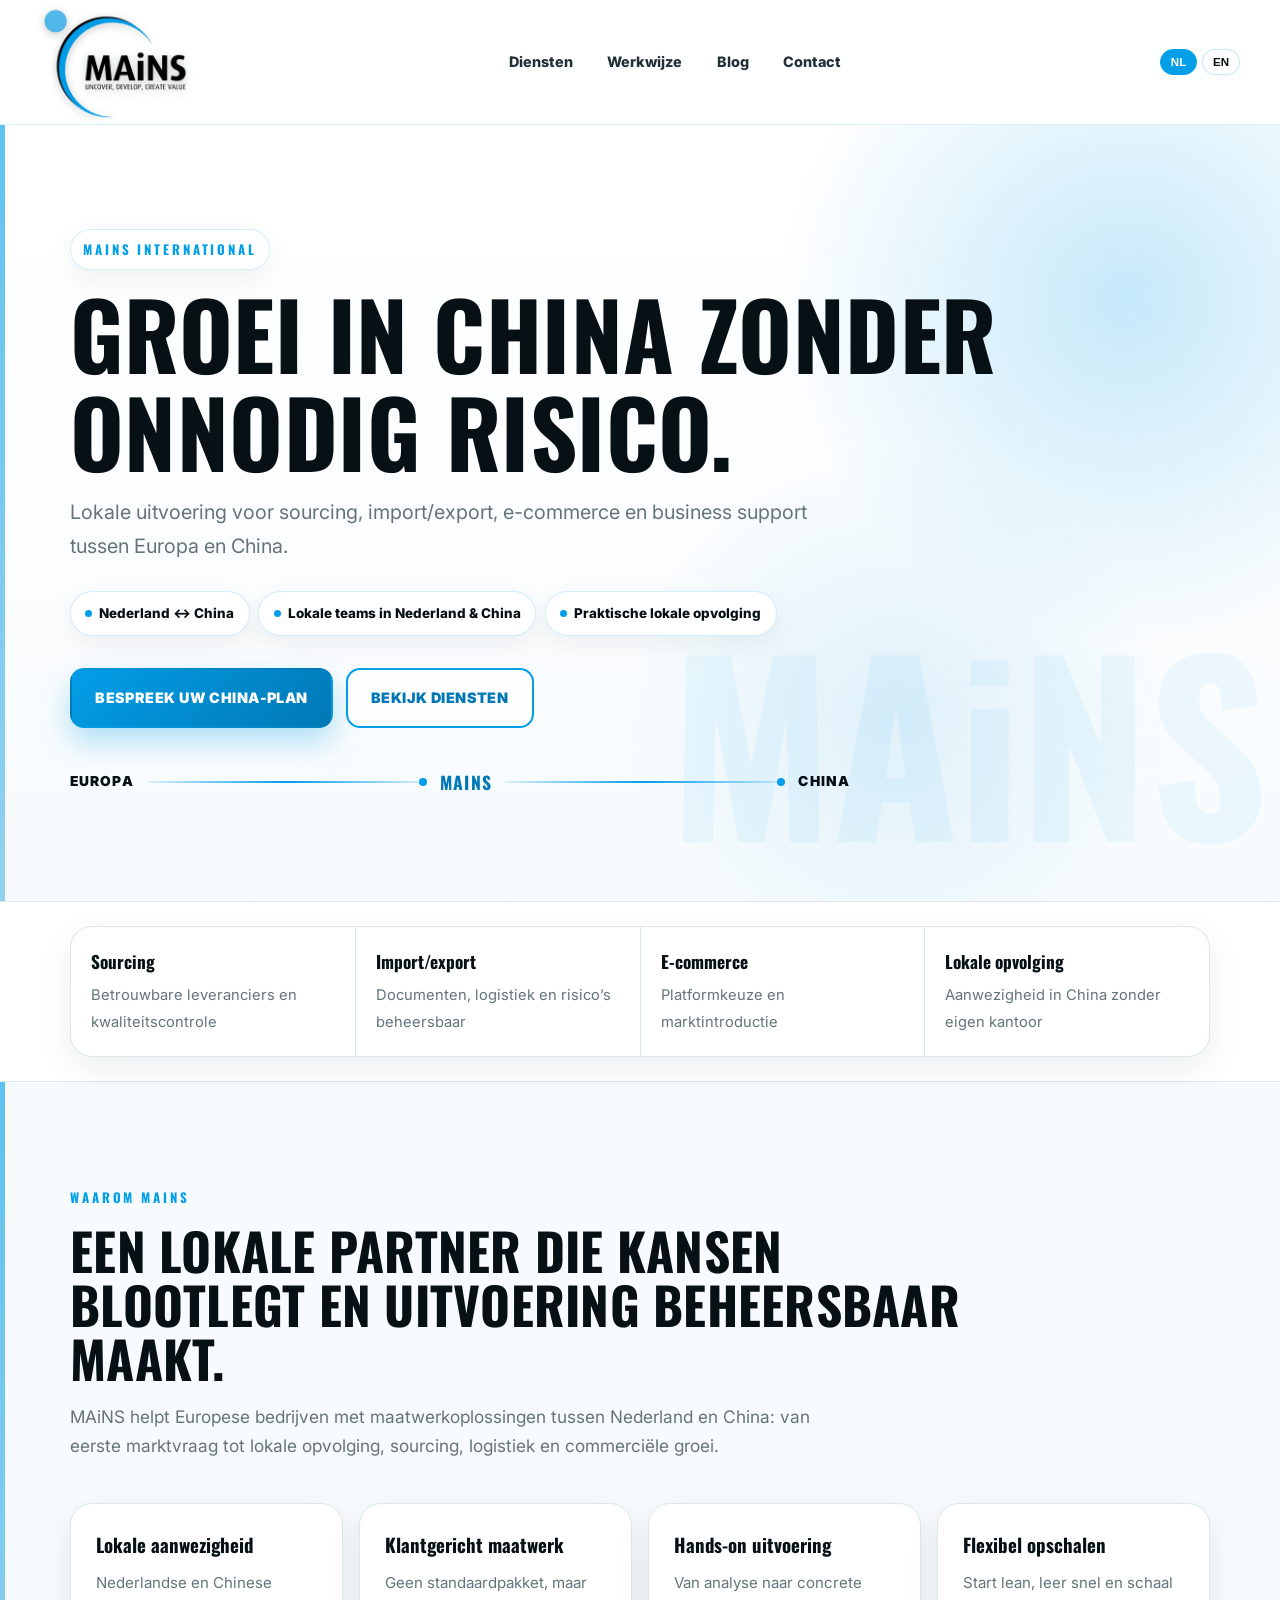
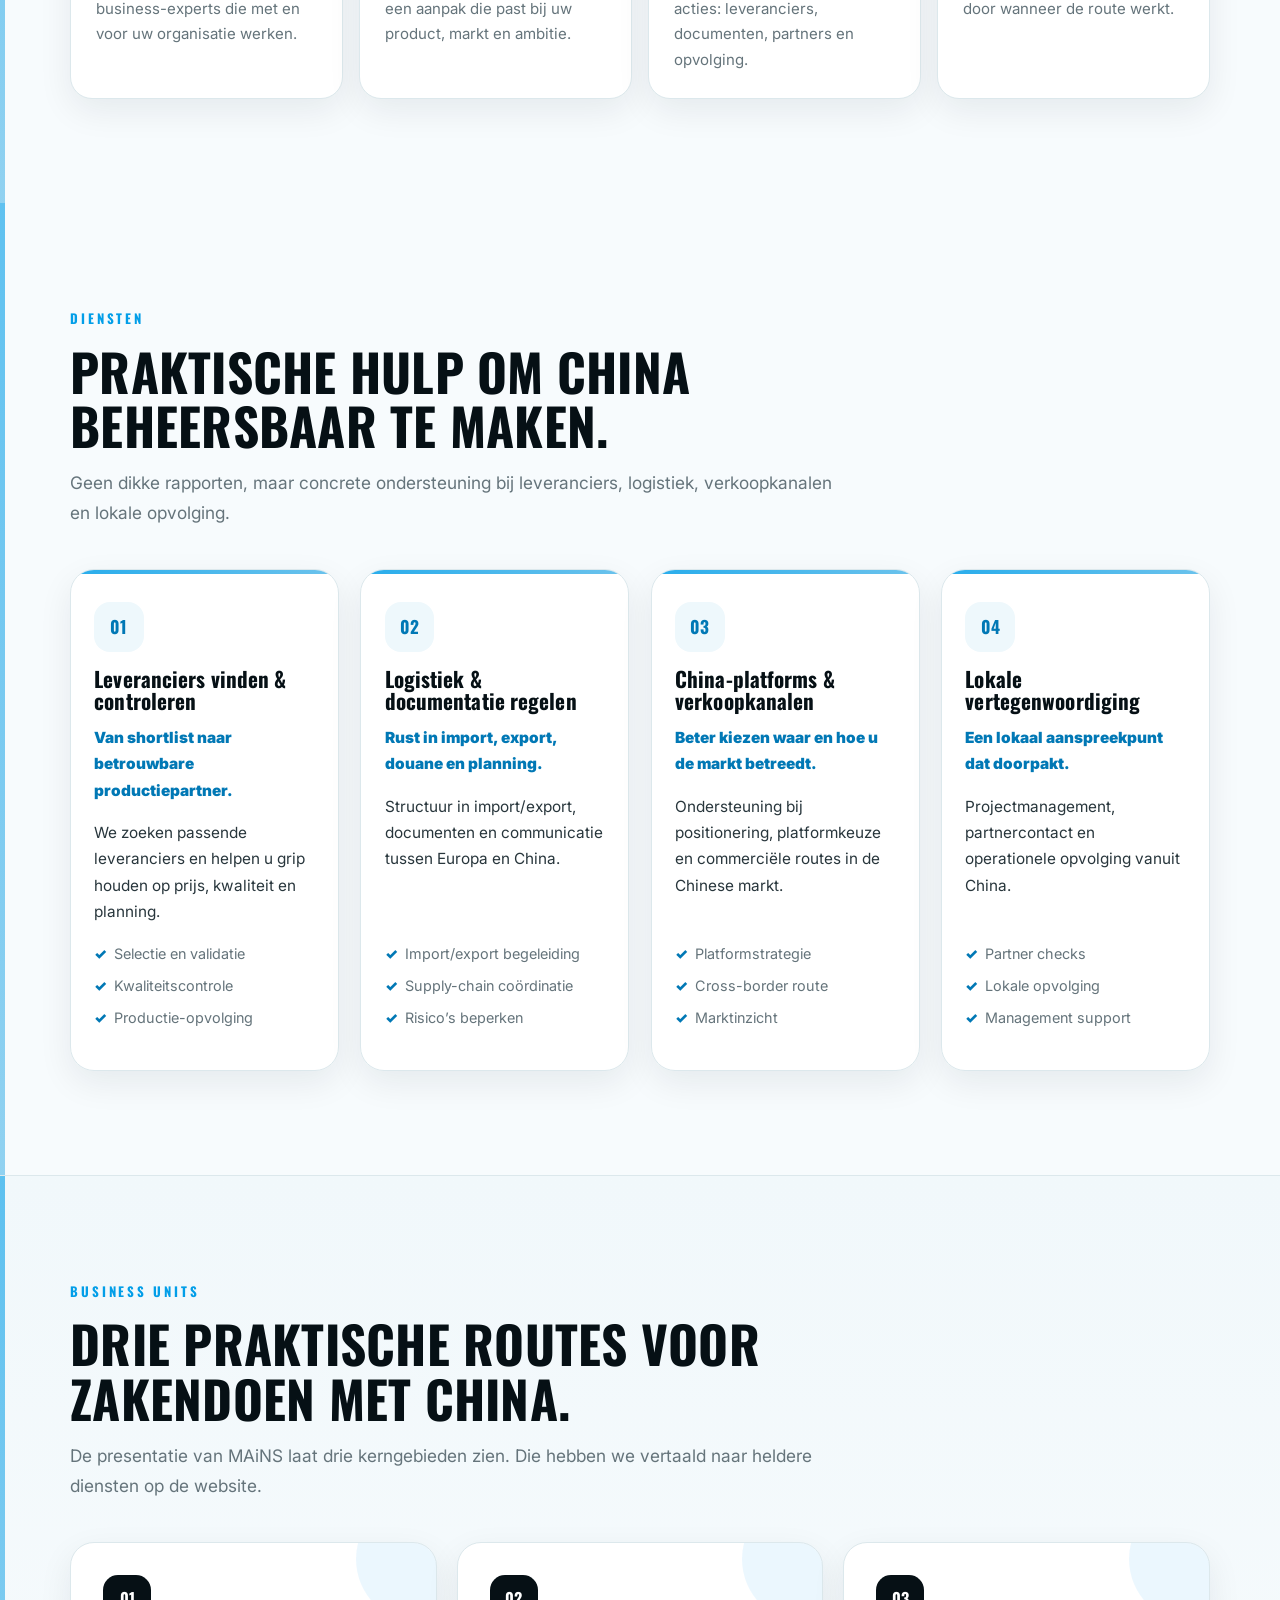
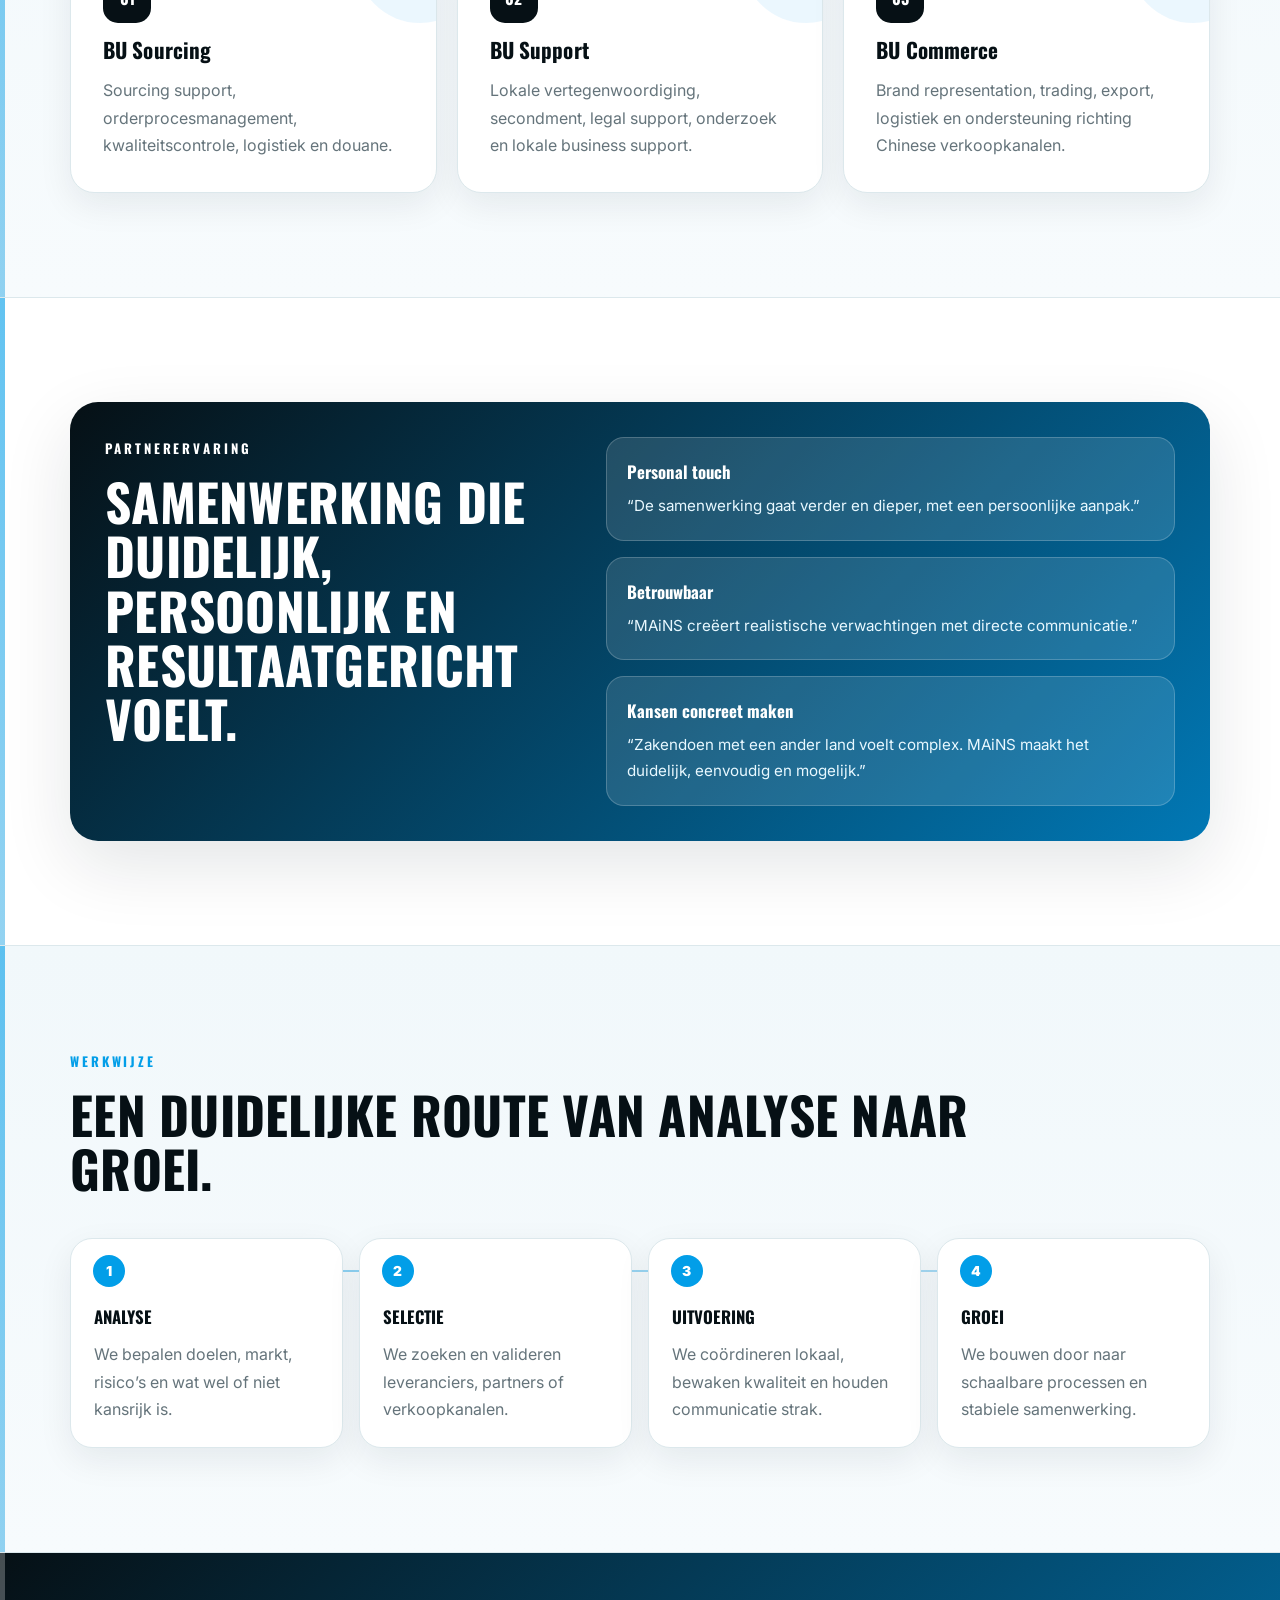
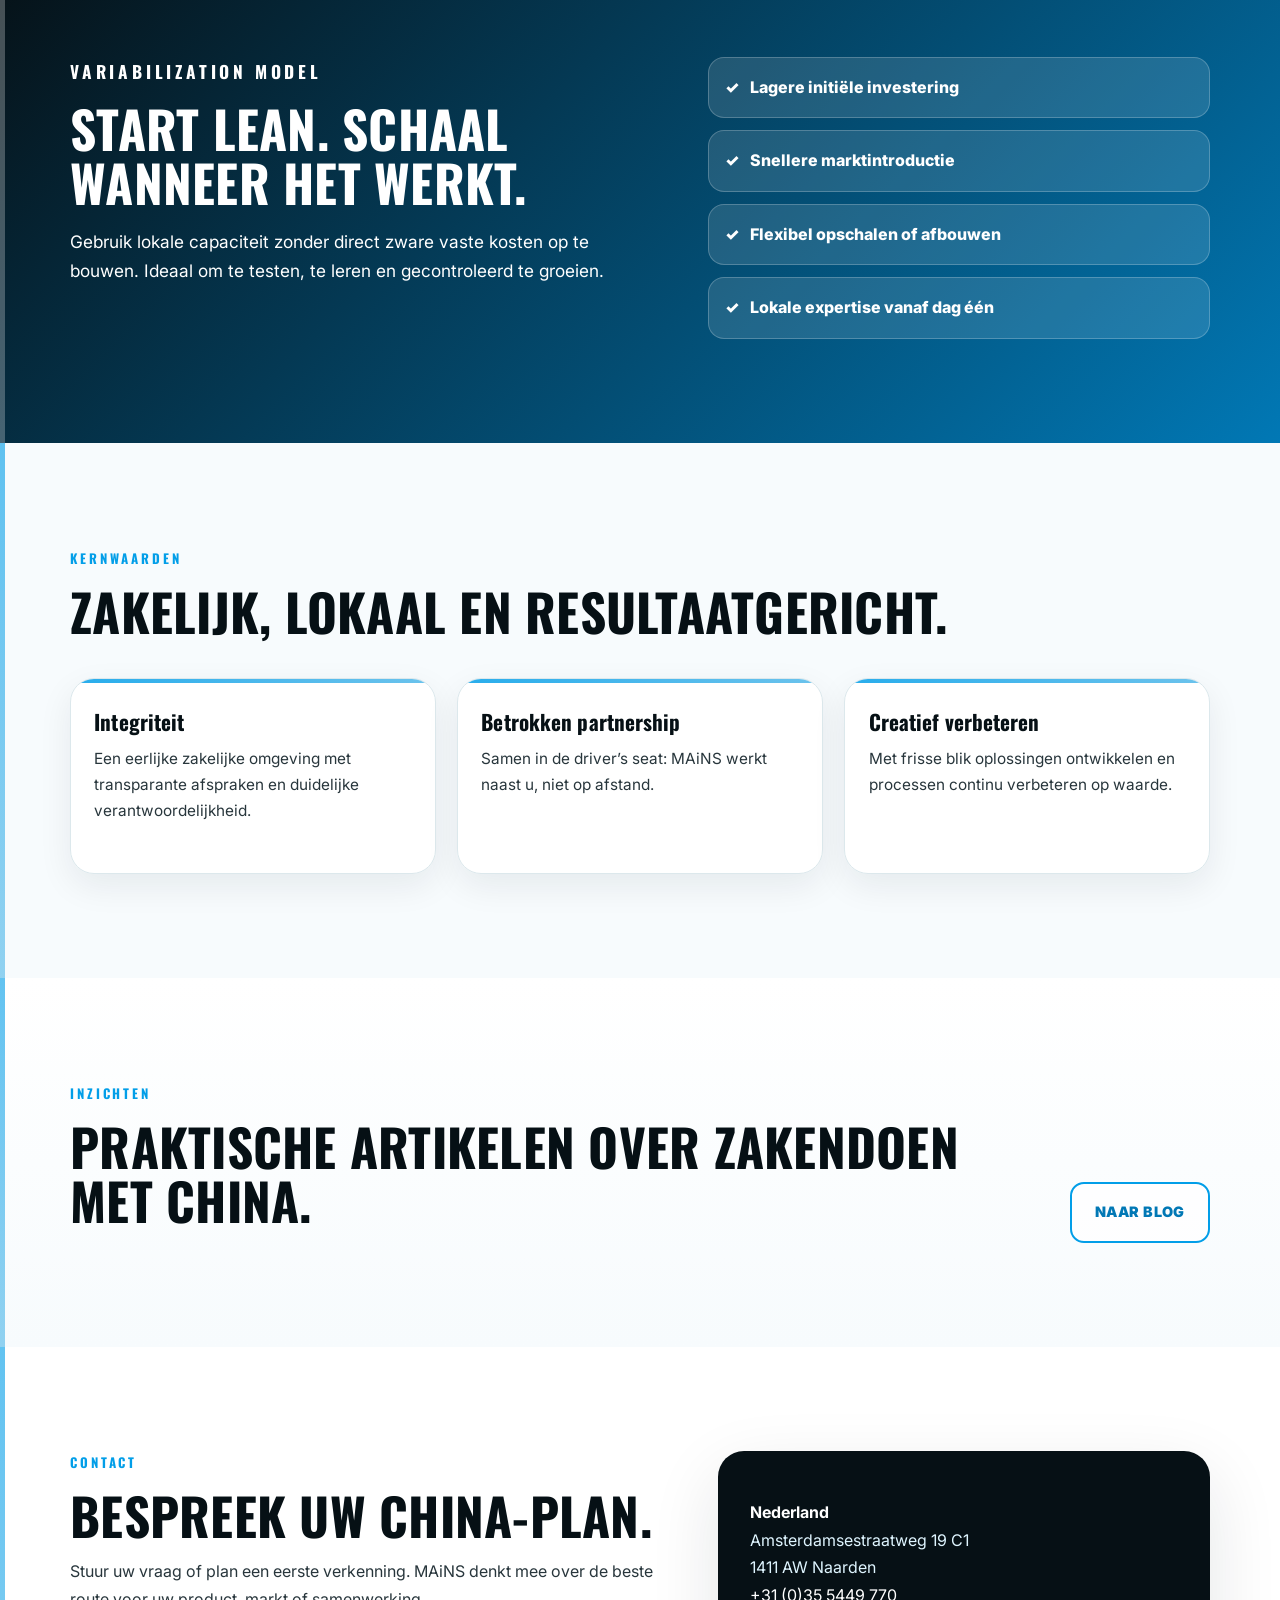
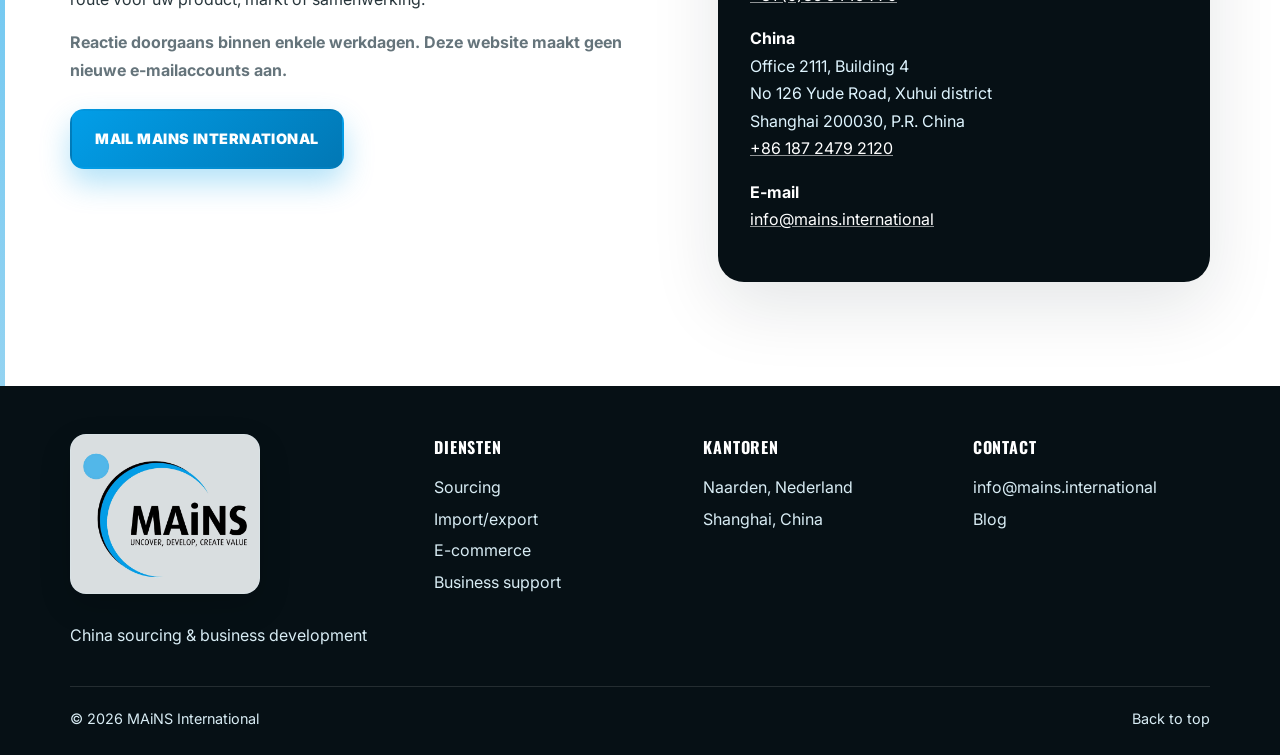
==== commit 551278a1: "Enrich MAiNS website with company presentation content" ====
--- a/index.html
+++ b/index.html
@@ -9,7 +9,7 @@
   <meta property="og:description" content="Lokale China-expertise voor sourcing, import/export, e-commerce en business support.">
   <meta property="og:type" content="website">
   <meta name="theme-color" content="#029ee8">
-  <link rel="stylesheet" href="assets/styles.css?v=20260630-6">
+  <link rel="stylesheet" href="assets/styles.css?v=20260702-1">
   <script type="application/ld+json">
   {
     "@context": "https://schema.org",
@@ -20,7 +20,7 @@
     "email": "info@mains.international",
     "address": [
       {"@type": "PostalAddress", "streetAddress": "Amsterdamsestraatweg 19 C1", "postalCode": "1411 AW", "addressLocality": "Naarden", "addressCountry": "NL"},
-      {"@type": "PostalAddress", "streetAddress": "Office 2111, Building 4, No.126 Yude Road", "addressLocality": "Shanghai", "postalCode": "200030", "addressCountry": "CN"}
+      {"@type": "PostalAddress", "streetAddress": "Office 2111, Building 4, No 126 Yude Road, Xuhui district", "addressLocality": "Shanghai", "postalCode": "200030", "addressCountry": "CN"}
     ]
   }
   </script>
@@ -54,7 +54,7 @@
           <p class="lead" data-i18n="heroLead">Lokale uitvoering voor sourcing, import/export, e-commerce en business support tussen Europa en China.</p>
           <div class="hero-proof" aria-label="MAiNS focus">
             <span data-i18n="proofOne">Nederland ↔ China</span>
-            <span data-i18n="proofTwo">Kantoren in Naarden & Shanghai</span>
+            <span data-i18n="proofTwo">Lokale teams in Nederland & China</span>
             <span data-i18n="proofThree">Praktische lokale opvolging</span>
           </div>
           <div class="actions">
@@ -78,6 +78,20 @@
         <div><strong data-i18n="trustTwoTitle">Import/export</strong><span data-i18n="trustTwoText">Documenten, logistiek en risico’s beheersbaar</span></div>
         <div><strong data-i18n="trustThreeTitle">E-commerce</strong><span data-i18n="trustThreeText">Platformkeuze en marktintroductie</span></div>
         <div><strong data-i18n="trustFourTitle">Lokale opvolging</strong><span data-i18n="trustFourText">Aanwezigheid in China zonder eigen kantoor</span></div>
+      </div>
+    </section>
+
+    <section class="section why-section" id="why-mains">
+      <div class="wrap">
+        <p class="eyebrow" data-i18n="whyEyebrow">Waarom MAiNS</p>
+        <h2 data-i18n="whyTitle">Een lokale partner die kansen blootlegt en uitvoering beheersbaar maakt.</h2>
+        <p class="section-intro" data-i18n="whyIntro">MAiNS helpt Europese bedrijven met maatwerkoplossingen tussen Nederland en China: van eerste marktvraag tot lokale opvolging, sourcing, logistiek en commerciële groei.</p>
+        <div class="feature-grid">
+          <article class="feature-card"><strong data-i18n="whyOneTitle">Lokale aanwezigheid</strong><p data-i18n="whyOneText">Nederlandse en Chinese business-experts die met en voor uw organisatie werken.</p></article>
+          <article class="feature-card"><strong data-i18n="whyTwoTitle">Klantgericht maatwerk</strong><p data-i18n="whyTwoText">Geen standaardpakket, maar een aanpak die past bij uw product, markt en ambitie.</p></article>
+          <article class="feature-card"><strong data-i18n="whyThreeTitle">Hands-on uitvoering</strong><p data-i18n="whyThreeText">Van analyse naar concrete acties: leveranciers, documenten, partners en opvolging.</p></article>
+          <article class="feature-card"><strong data-i18n="whyFourTitle">Flexibel opschalen</strong><p data-i18n="whyFourText">Start lean, leer snel en schaal door wanneer de route werkt.</p></article>
+        </div>
       </div>
     </section>
 
@@ -119,6 +133,33 @@
       </div>
     </section>
 
+    <section class="section muted units-section" id="business-units">
+      <div class="wrap">
+        <p class="eyebrow" data-i18n="unitsEyebrow">Business units</p>
+        <h2 data-i18n="unitsTitle">Drie praktische routes voor zakendoen met China.</h2>
+        <p class="section-intro" data-i18n="unitsIntro">De presentatie van MAiNS laat drie kerngebieden zien. Die hebben we vertaald naar heldere diensten op de website.</p>
+        <div class="unit-grid">
+          <article class="unit-card"><span>01</span><h3 data-i18n="unitOneTitle">BU Sourcing</h3><p data-i18n="unitOneText">Sourcing support, orderprocesmanagement, kwaliteitscontrole, logistiek en douane.</p></article>
+          <article class="unit-card"><span>02</span><h3 data-i18n="unitTwoTitle">BU Support</h3><p data-i18n="unitTwoText">Lokale vertegenwoordiging, secondment, legal support, onderzoek en lokale business support.</p></article>
+          <article class="unit-card"><span>03</span><h3 data-i18n="unitThreeTitle">BU Commerce</h3><p data-i18n="unitThreeText">Brand representation, trading, export, logistiek en ondersteuning richting Chinese verkoopkanalen.</p></article>
+        </div>
+      </div>
+    </section>
+
+    <section class="section partner-section" id="partner-experience">
+      <div class="wrap partner-panel">
+        <div>
+          <p class="eyebrow" data-i18n="partnerEyebrow">Partnerervaring</p>
+          <h2 data-i18n="partnerTitle">Samenwerking die duidelijk, persoonlijk en resultaatgericht voelt.</h2>
+        </div>
+        <div class="quote-grid">
+          <blockquote><strong data-i18n="quoteOneTitle">Personal touch</strong><p data-i18n="quoteOneText">“De samenwerking gaat verder en dieper, met een persoonlijke aanpak.”</p></blockquote>
+          <blockquote><strong data-i18n="quoteTwoTitle">Betrouwbaar</strong><p data-i18n="quoteTwoText">“MAiNS creëert realistische verwachtingen met directe communicatie.”</p></blockquote>
+          <blockquote><strong data-i18n="quoteThreeTitle">Kansen concreet maken</strong><p data-i18n="quoteThreeText">“Zakendoen met een ander land voelt complex. MAiNS maakt het duidelijk, eenvoudig en mogelijk.”</p></blockquote>
+        </div>
+      </div>
+    </section>
+
     <section class="section muted process-section" id="process">
       <div class="wrap">
         <p class="eyebrow" data-i18n="processEyebrow">Werkwijze</p>
@@ -153,9 +194,9 @@
         <p class="eyebrow" data-i18n="valuesEyebrow">Kernwaarden</p>
         <h2 data-i18n="valuesTitle">Zakelijk, lokaal en resultaatgericht.</h2>
         <div class="cards three">
-          <article class="card value-card"><h3 data-i18n="valueOneTitle">Transparantie</h3><p data-i18n="valueOneText">Heldere afspraken, realistische verwachtingen en open communicatie.</p></article>
-          <article class="card value-card"><h3 data-i18n="valueTwoTitle">Lokale slagkracht</h3><p data-i18n="valueTwoText">Aanwezigheid in China maakt opvolging sneller en betrouwbaarder.</p></article>
-          <article class="card value-card"><h3 data-i18n="valueThreeTitle">Concrete voortgang</h3><p data-i18n="valueThreeText">Elke stap moet bijdragen aan betere beslissingen of praktische uitvoering.</p></article>
+          <article class="card value-card"><h3 data-i18n="valueOneTitle">Integriteit</h3><p data-i18n="valueOneText">Een eerlijke zakelijke omgeving met transparante afspraken en duidelijke verantwoordelijkheid.</p></article>
+          <article class="card value-card"><h3 data-i18n="valueTwoTitle">Betrokken partnership</h3><p data-i18n="valueTwoText">Samen in de driver’s seat: MAiNS werkt naast u, niet op afstand.</p></article>
+          <article class="card value-card"><h3 data-i18n="valueThreeTitle">Creatief verbeteren</h3><p data-i18n="valueThreeText">Met frisse blik oplossingen ontwikkelen en processen continu verbeteren op waarde.</p></article>
         </div>
       </div>
     </section>
@@ -178,7 +219,7 @@
         </div>
         <address class="address-card">
           <p><strong data-i18n="officeNl">Nederland</strong><br>Amsterdamsestraatweg 19 C1<br>1411 AW Naarden<br><a href="tel:+313****9770">+31 (0)35 5449 770</a></p>
-          <p><strong data-i18n="officeCn">China</strong><br>Office 2111, Building 4<br>No.126 Yude Road<br>Shanghai 200030, China<br><a href="tel:+861****2120">+86 187 2179 2120</a></p>
+          <p><strong data-i18n="officeCn">China</strong><br>Office 2111, Building 4<br>No 126 Yude Road, Xuhui district<br>Shanghai 200030, P.R. China<br><a href="tel:+8618724792120">+86 187 2479 2120</a></p>
           <p><strong>E-mail</strong><br><a href="mailto:info@mains.international">info@mains.international</a></p>
         </address>
       </div>
@@ -199,22 +240,26 @@
     const translations = {
       nl: {
         skip: 'Naar inhoud', navServices: 'Diensten', navProcess: 'Werkwijze', navBlog: 'Blog', navContact: 'Contact', eyebrow: 'MAiNS International',
-        heroTitle: 'Groei in China zonder onnodig risico.', heroLead: 'Lokale uitvoering voor sourcing, import/export, e-commerce en business support tussen Europa en China.', heroCta: 'Bespreek uw China-plan', heroSecondary: 'Bekijk diensten', proofOne: 'Nederland ↔ China', proofTwo: 'Kantoren in Naarden & Shanghai', proofThree: 'Praktische lokale opvolging', tradeEurope: 'Europa', tradeChina: 'China',
+        heroTitle: 'Groei in China zonder onnodig risico.', heroLead: 'Lokale uitvoering voor sourcing, import/export, e-commerce en business support tussen Europa en China.', heroCta: 'Bespreek uw China-plan', heroSecondary: 'Bekijk diensten', proofOne: 'Nederland ↔ China', proofTwo: 'Lokale teams in Nederland & China', proofThree: 'Praktische lokale opvolging', tradeEurope: 'Europa', tradeChina: 'China',
         trustOneTitle: 'Sourcing', trustOneText: 'Betrouwbare leveranciers en kwaliteitscontrole', trustTwoTitle: 'Import/export', trustTwoText: 'Documenten, logistiek en risico’s beheersbaar', trustThreeTitle: 'E-commerce', trustThreeText: 'Platformkeuze en marktintroductie', trustFourTitle: 'Lokale opvolging', trustFourText: 'Aanwezigheid in China zonder eigen kantoor',
         servicesEyebrow: 'Diensten', servicesTitle: 'Praktische hulp om China beheersbaar te maken.', servicesIntro: 'Geen dikke rapporten, maar concrete ondersteuning bij leveranciers, logistiek, verkoopkanalen en lokale opvolging.', serviceOneTitle: 'Leveranciers vinden & controleren', serviceOneResult: 'Van shortlist naar betrouwbare productiepartner.', serviceOneText: 'We zoeken passende leveranciers en helpen u grip houden op prijs, kwaliteit en planning.', serviceOneA: 'Selectie en validatie', serviceOneB: 'Kwaliteitscontrole', serviceOneC: 'Productie-opvolging', serviceTwoTitle: 'Logistiek & documentatie regelen', serviceTwoResult: 'Rust in import, export, douane en planning.', serviceTwoText: 'Structuur in import/export, documenten en communicatie tussen Europa en China.', serviceTwoA: 'Import/export begeleiding', serviceTwoB: 'Supply-chain coördinatie', serviceTwoC: 'Risico’s beperken', serviceThreeTitle: 'China-platforms & verkoopkanalen', serviceThreeResult: 'Beter kiezen waar en hoe u de markt betreedt.', serviceThreeText: 'Ondersteuning bij positionering, platformkeuze en commerciële routes in de Chinese markt.', serviceThreeA: 'Platformstrategie', serviceThreeB: 'Cross-border route', serviceThreeC: 'Marktinzicht', serviceFourTitle: 'Lokale vertegenwoordiging', serviceFourResult: 'Een lokaal aanspreekpunt dat doorpakt.', serviceFourText: 'Projectmanagement, partnercontact en operationele opvolging vanuit China.', serviceFourA: 'Partner checks', serviceFourB: 'Lokale opvolging', serviceFourC: 'Management support',
         processEyebrow: 'Werkwijze', processTitle: 'Een duidelijke route van analyse naar groei.', stepOneTitle: 'Analyse', stepOneText: 'We bepalen doelen, markt, risico’s en wat wel of niet kansrijk is.', stepTwoTitle: 'Selectie', stepTwoText: 'We zoeken en valideren leveranciers, partners of verkoopkanalen.', stepThreeTitle: 'Uitvoering', stepThreeText: 'We coördineren lokaal, bewaken kwaliteit en houden communicatie strak.', stepFourTitle: 'Groei', stepFourText: 'We bouwen door naar schaalbare processen en stabiele samenwerking.',
         modelEyebrow: 'Variabilization model', modelTitle: 'Start lean. Schaal wanneer het werkt.', modelText: 'Gebruik lokale capaciteit zonder direct zware vaste kosten op te bouwen. Ideaal om te testen, te leren en gecontroleerd te groeien.', modelA: 'Lagere initiële investering', modelB: 'Snellere marktintroductie', modelC: 'Flexibel opschalen of afbouwen', modelD: 'Lokale expertise vanaf dag één',
-        valuesEyebrow: 'Kernwaarden', valuesTitle: 'Zakelijk, lokaal en resultaatgericht.', valueOneTitle: 'Transparantie', valueOneText: 'Heldere afspraken, realistische verwachtingen en open communicatie.', valueTwoTitle: 'Lokale slagkracht', valueTwoText: 'Aanwezigheid in China maakt opvolging sneller en betrouwbaarder.', valueThreeTitle: 'Concrete voortgang', valueThreeText: 'Elke stap moet bijdragen aan betere beslissingen of praktische uitvoering.', insightsEyebrow: 'Inzichten', insightsTitle: 'Praktische artikelen over zakendoen met China.', insightsCta: 'Naar blog',
+        valuesEyebrow: 'Kernwaarden', valuesTitle: 'Zakelijk, lokaal en resultaatgericht.', valueOneTitle: 'Integriteit', valueOneText: 'Een eerlijke zakelijke omgeving met transparante afspraken en duidelijke verantwoordelijkheid.', valueTwoTitle: 'Betrokken partnership', valueTwoText: 'Samen in de driver’s seat: MAiNS werkt naast u, niet op afstand.', valueThreeTitle: 'Creatief verbeteren', valueThreeText: 'Met frisse blik oplossingen ontwikkelen en processen continu verbeteren op waarde.', insightsEyebrow: 'Inzichten', insightsTitle: 'Praktische artikelen over zakendoen met China.', insightsCta: 'Naar blog',
+        whyEyebrow: 'Waarom MAiNS', whyTitle: 'Een lokale partner die kansen blootlegt en uitvoering beheersbaar maakt.', whyIntro: 'MAiNS helpt Europese bedrijven met maatwerkoplossingen tussen Nederland en China: van eerste marktvraag tot lokale opvolging, sourcing, logistiek en commerciële groei.', whyOneTitle: 'Lokale aanwezigheid', whyOneText: 'Nederlandse en Chinese business-experts die met en voor uw organisatie werken.', whyTwoTitle: 'Klantgericht maatwerk', whyTwoText: 'Geen standaardpakket, maar een aanpak die past bij uw product, markt en ambitie.', whyThreeTitle: 'Hands-on uitvoering', whyThreeText: 'Van analyse naar concrete acties: leveranciers, documenten, partners en opvolging.', whyFourTitle: 'Flexibel opschalen', whyFourText: 'Start lean, leer snel en schaal door wanneer de route werkt.',
+        unitsEyebrow: 'Business units', unitsTitle: 'Drie praktische routes voor zakendoen met China.', unitsIntro: 'De presentatie van MAiNS laat drie kerngebieden zien. Die hebben we vertaald naar heldere diensten op de website.', unitOneTitle: 'BU Sourcing', unitOneText: 'Sourcing support, orderprocesmanagement, kwaliteitscontrole, logistiek en douane.', unitTwoTitle: 'BU Support', unitTwoText: 'Lokale vertegenwoordiging, secondment, legal support, onderzoek en lokale business support.', unitThreeTitle: 'BU Commerce', unitThreeText: 'Brand representation, trading, export, logistiek en ondersteuning richting Chinese verkoopkanalen.', partnerEyebrow: 'Partnerervaring', partnerTitle: 'Samenwerking die duidelijk, persoonlijk en resultaatgericht voelt.', quoteOneTitle: 'Personal touch', quoteOneText: '“De samenwerking gaat verder en dieper, met een persoonlijke aanpak.”', quoteTwoTitle: 'Betrouwbaar', quoteTwoText: '“MAiNS creëert realistische verwachtingen met directe communicatie.”', quoteThreeTitle: 'Kansen concreet maken', quoteThreeText: '“Zakendoen met een ander land voelt complex. MAiNS maakt het duidelijk, eenvoudig en mogelijk.”',
         contactEyebrow: 'Contact', contactTitle: 'Bespreek uw China-plan.', contactText: 'Stuur uw vraag of plan een eerste verkenning. MAiNS denkt mee over de beste route voor uw product, markt of samenwerking.', contactNote: 'Reactie doorgaans binnen enkele werkdagen. Deze website maakt geen nieuwe e-mailaccounts aan.', contactCta: 'Mail MAiNS International', officeNl: 'Nederland', officeCn: 'China', footerText: 'China sourcing & business development', footerServices: 'Diensten', footerOffices: 'Kantoren'
       },
       en: {
         skip: 'Skip to content', navServices: 'Services', navProcess: 'Process', navBlog: 'Blog', navContact: 'Contact', eyebrow: 'MAiNS International',
-        heroTitle: 'Grow in China without unnecessary risk.', heroLead: 'Local execution for sourcing, import/export, e-commerce and business support between Europe and China.', heroCta: 'Discuss your China plan', heroSecondary: 'View services', proofOne: 'Netherlands ↔ China', proofTwo: 'Offices in Naarden & Shanghai', proofThree: 'Practical local follow-up', tradeEurope: 'Europe', tradeChina: 'China',
+        heroTitle: 'Grow in China without unnecessary risk.', heroLead: 'Local execution for sourcing, import/export, e-commerce and business support between Europe and China.', heroCta: 'Discuss your China plan', heroSecondary: 'View services', proofOne: 'Netherlands ↔ China', proofTwo: 'Local teams in the Netherlands & China', proofThree: 'Practical local follow-up', tradeEurope: 'Europe', tradeChina: 'China',
         trustOneTitle: 'Sourcing', trustOneText: 'Reliable suppliers and quality control', trustTwoTitle: 'Import/export', trustTwoText: 'Documents, logistics and risks under control', trustThreeTitle: 'E-commerce', trustThreeText: 'Platform choice and market introduction', trustFourTitle: 'Local follow-up', trustFourText: 'Presence in China without your own office',
         servicesEyebrow: 'Services', servicesTitle: 'Practical help to make China manageable.', servicesIntro: 'No thick reports, but concrete support with suppliers, logistics, sales channels and local follow-up.', serviceOneTitle: 'Find & verify suppliers', serviceOneResult: 'From shortlist to reliable production partner.', serviceOneText: 'We find suitable suppliers and help you stay in control of price, quality and planning.', serviceOneA: 'Selection and validation', serviceOneB: 'Quality control', serviceOneC: 'Production follow-up', serviceTwoTitle: 'Arrange logistics & documentation', serviceTwoResult: 'Calm import, export, customs and planning.', serviceTwoText: 'Structure for import/export, documents and communication between Europe and China.', serviceTwoA: 'Import/export guidance', serviceTwoB: 'Supply-chain coordination', serviceTwoC: 'Risk reduction', serviceThreeTitle: 'China platforms & sales channels', serviceThreeResult: 'Choose better where and how to enter the market.', serviceThreeText: 'Support with positioning, platform choice and commercial routes in the Chinese market.', serviceThreeA: 'Platform strategy', serviceThreeB: 'Cross-border route', serviceThreeC: 'Market insight', serviceFourTitle: 'Local representation', serviceFourResult: 'A local point of contact that follows through.', serviceFourText: 'Project management, partner communication and operational follow-up from China.', serviceFourA: 'Partner checks', serviceFourB: 'Local follow-up', serviceFourC: 'Management support',
         processEyebrow: 'Process', processTitle: 'A clear route from analysis to growth.', stepOneTitle: 'Analysis', stepOneText: 'We define goals, market, risks and what is or is not promising.', stepTwoTitle: 'Selection', stepTwoText: 'We find and validate suppliers, partners or sales channels.', stepThreeTitle: 'Execution', stepThreeText: 'We coordinate locally, monitor quality and keep communication tight.', stepFourTitle: 'Growth', stepFourText: 'We build toward scalable processes and stable cooperation.',
         modelEyebrow: 'Variabilization model', modelTitle: 'Start lean. Scale when it works.', modelText: 'Use local capacity without immediately building heavy fixed costs. Ideal for testing, learning and controlled growth.', modelA: 'Lower initial investment', modelB: 'Faster market introduction', modelC: 'Flexible scale-up or scale-down', modelD: 'Local expertise from day one',
-        valuesEyebrow: 'Values', valuesTitle: 'Business-like, local and result-driven.', valueOneTitle: 'Transparency', valueOneText: 'Clear agreements, realistic expectations and open communication.', valueTwoTitle: 'Local execution power', valueTwoText: 'Presence in China makes follow-up faster and more reliable.', valueThreeTitle: 'Concrete progress', valueThreeText: 'Every step should support better decisions or practical execution.', insightsEyebrow: 'Insights', insightsTitle: 'Practical articles about doing business with China.', insightsCta: 'Go to blog',
+        valuesEyebrow: 'Values', valuesTitle: 'Business-like, local and result-driven.', valueOneTitle: 'Integrity', valueOneText: 'An honest business environment with transparent agreements and clear accountability.', valueTwoTitle: 'Involved partnership', valueTwoText: 'Together in the driver’s seat: MAiNS works beside you, not from a distance.', valueThreeTitle: 'Creative improvement', valueThreeText: 'Developing solutions with a fresh perspective and continuously improving value-driving processes.', insightsEyebrow: 'Insights', insightsTitle: 'Practical articles about doing business with China.', insightsCta: 'Go to blog',
+        whyEyebrow: 'Why MAiNS', whyTitle: 'A local partner that uncovers opportunities and keeps execution manageable.', whyIntro: 'MAiNS helps European companies with tailored solutions between the Netherlands and China: from the first market question to local follow-up, sourcing, logistics and commercial growth.', whyOneTitle: 'Local presence', whyOneText: 'Dutch and Chinese business experts working with and for your organization.', whyTwoTitle: 'Client-focused custom work', whyTwoText: 'No standard package, but an approach that fits your product, market and ambition.', whyThreeTitle: 'Hands-on execution', whyThreeText: 'From analysis to concrete actions: suppliers, documents, partners and follow-up.', whyFourTitle: 'Flexible scaling', whyFourText: 'Start lean, learn quickly and scale when the route works.',
+        unitsEyebrow: 'Business units', unitsTitle: 'Three practical routes for doing business with China.', unitsIntro: 'The MAiNS presentation shows three core areas. We translated them into clear services on the website.', unitOneTitle: 'BU Sourcing', unitOneText: 'Sourcing support, order process management, quality control, logistics and customs.', unitTwoTitle: 'BU Support', unitTwoText: 'Local representation, secondment, legal support, research and local business support.', unitThreeTitle: 'BU Commerce', unitThreeText: 'Brand representation, trading, export, logistics and support toward Chinese sales channels.', partnerEyebrow: 'Partner experience', partnerTitle: 'Cooperation that feels clear, personal and result-driven.', quoteOneTitle: 'Personal touch', quoteOneText: '“The collaboration goes further and deeper, with a personal approach.”', quoteTwoTitle: 'Reliable', quoteTwoText: '“MAiNS creates realistic expectations with straight-to-the-point communication.”', quoteThreeTitle: 'Making opportunities concrete', quoteThreeText: '“Doing business with another country feels complex. MAiNS makes it clear, easy and possible.”',
         contactEyebrow: 'Contact', contactTitle: 'Discuss your China plan.', contactText: 'Send your question or plan a first exploration. MAiNS helps think through the best route for your product, market or cooperation.', contactNote: 'Response usually within a few business days. This website does not create new email accounts.', contactCta: 'Email MAiNS International', officeNl: 'Netherlands', officeCn: 'China', footerText: 'China sourcing & business development', footerServices: 'Services', footerOffices: 'Offices'
       },
       zh: {
@@ -230,6 +275,7 @@
     };
 
     const setLanguage = (lang) => {
+      if (!['nl', 'en'].includes(lang)) lang = 'nl';
       const dictionary = translations[lang] || translations.nl;
       document.documentElement.lang = lang;
       document.querySelectorAll('[data-i18n]').forEach((node) => {
--- a/assets/styles.css
+++ b/assets/styles.css
@@ -130,6 +130,22 @@
 .cards { display: grid; gap: 1.35rem; margin-top: 2.5rem; }
 .cards.four { grid-template-columns: repeat(4, 1fr); }
 .cards.three { grid-template-columns: repeat(3, 1fr); }
+.feature-grid { display: grid; grid-template-columns: repeat(4, 1fr); gap: 1rem; margin-top: 2.25rem; }
+.feature-card { background: #fff; border: 1px solid var(--line); border-radius: 22px; padding: 1.55rem; box-shadow: var(--shadow-soft); }
+.feature-card strong { display: block; color: var(--ink); font-family: 'Oswald', sans-serif; font-size: 1.18rem; margin-bottom: .55rem; }
+.feature-card p { margin: 0; color: var(--muted); font-size: .94rem; }
+.unit-grid { display: grid; grid-template-columns: repeat(3, 1fr); gap: 1.25rem; margin-top: 2.3rem; }
+.unit-card { background: #fff; border: 1px solid var(--line); border-radius: 24px; padding: 2rem; box-shadow: var(--shadow-soft); position: relative; overflow: hidden; }
+.unit-card::after { content: ''; position: absolute; right: -3rem; top: -3rem; width: 8rem; height: 8rem; border-radius: 50%; background: rgba(2,158,232,.08); }
+.unit-card span { width: 3rem; height: 3rem; display: inline-grid; place-items: center; border-radius: 15px; background: var(--ink); color: #fff; font-family: 'Oswald', sans-serif; font-weight: 800; margin-bottom: 1rem; }
+.unit-card p { color: var(--muted); margin: 0; }
+.partner-section { background: #fff; }
+.partner-panel { display: grid; grid-template-columns: .9fr 1.1fr; gap: 2.2rem; align-items: start; padding: 2.2rem; border-radius: 28px; background: linear-gradient(135deg, var(--ink), var(--blue-dark)); box-shadow: var(--shadow); }
+.partner-panel h2, .partner-panel .eyebrow { color: #fff; }
+.quote-grid { display: grid; gap: 1rem; }
+.quote-grid blockquote { margin: 0; padding: 1.25rem; border-radius: 18px; background: rgba(255,255,255,.12); border: 1px solid rgba(255,255,255,.20); color: #fff; }
+.quote-grid strong { display: block; color: #fff; font-family: 'Oswald', sans-serif; font-size: 1.05rem; margin-bottom: .4rem; }
+.quote-grid p { margin: 0; color: #e8f8ff; font-size: .95rem; }
 .card { background: rgba(255,255,255,.96); border: 1px solid var(--line); border-radius: 24px; padding: 2rem 1.45rem; box-shadow: var(--shadow-soft); transition: .25s ease; display: flex; flex-direction: column; position: relative; overflow: hidden; }
 .card::before { content: ''; position: absolute; inset: 0 0 auto 0; height: 4px; background: linear-gradient(90deg, var(--blue), var(--light-blue)); opacity: .85; }
 .card:hover { transform: translateY(-5px); box-shadow: var(--shadow); border-color: rgba(2,158,232,.36); }
@@ -205,7 +221,8 @@
   .nav-links.open, .nav-links.always-visible { display: flex; }
   .nav-links a { background: #fff; }
   .contact-grid, .callout-card, .split-heading { grid-template-columns: 1fr; display: grid; }
-  .trust-grid, .cards.four, .cards.three, .process-route, .blog-grid, .footer-grid { grid-template-columns: repeat(2, 1fr); }
+  .trust-grid, .cards.four, .cards.three, .process-route, .blog-grid, .footer-grid, .feature-grid, .unit-grid { grid-template-columns: repeat(2, 1fr); }
+  .partner-panel { grid-template-columns: 1fr; }
   .process-route::before { display: none; }
   .hero { min-height: auto; padding: 76px 0; }
 }
@@ -216,7 +233,8 @@
   h1 { font-size: clamp(2.5rem, 13vw, 4rem); }
   h2 { font-size: clamp(1.9rem, 10vw, 3rem); }
   .actions .button { width: 100%; }
-  .trust-grid, .cards.four, .cards.three, .process-route, .blog-grid, .footer-grid { grid-template-columns: 1fr; }
+  .trust-grid, .cards.four, .cards.three, .process-route, .blog-grid, .footer-grid, .feature-grid, .unit-grid { grid-template-columns: 1fr; }
+  .partner-panel { padding: 1.35rem; }
   .trade-line { grid-template-columns: 1fr; gap: .45rem; }
   .trade-line i { height: 1px; }
   .footer-bottom { flex-direction: column; }
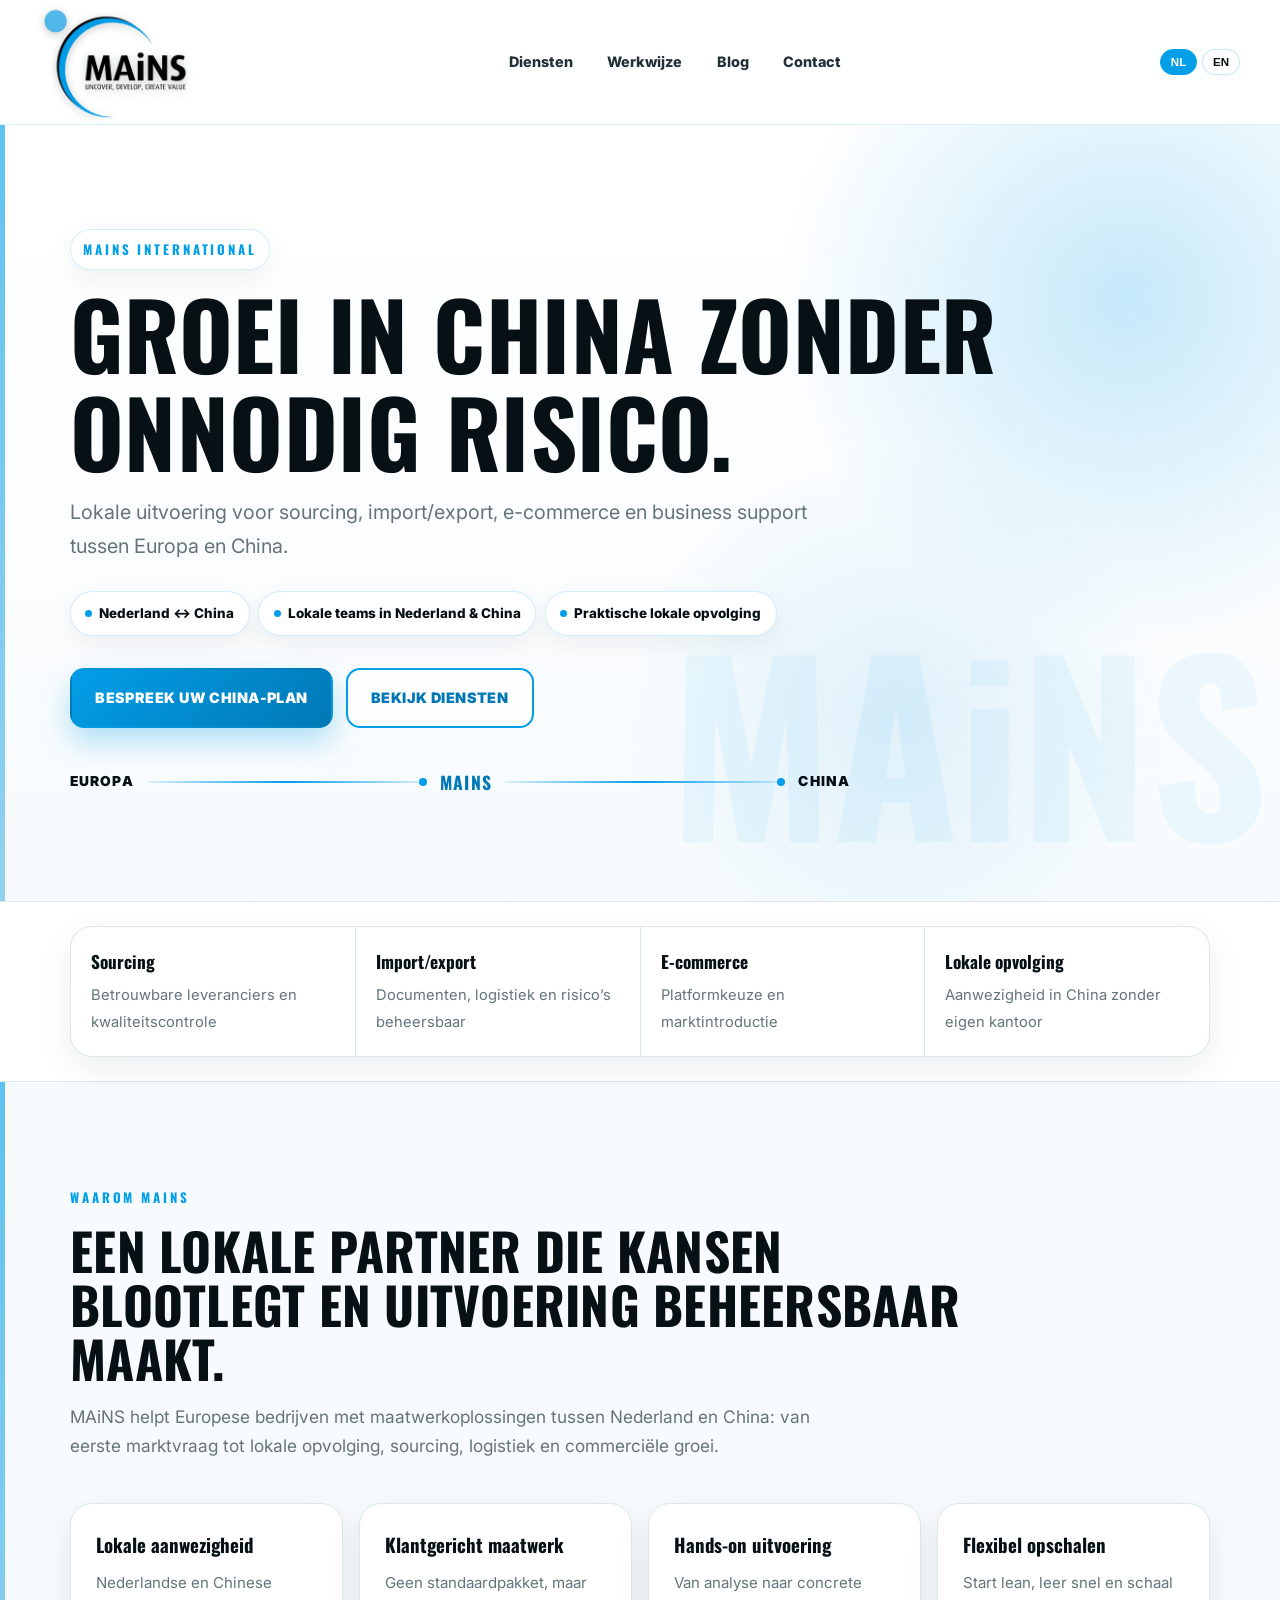
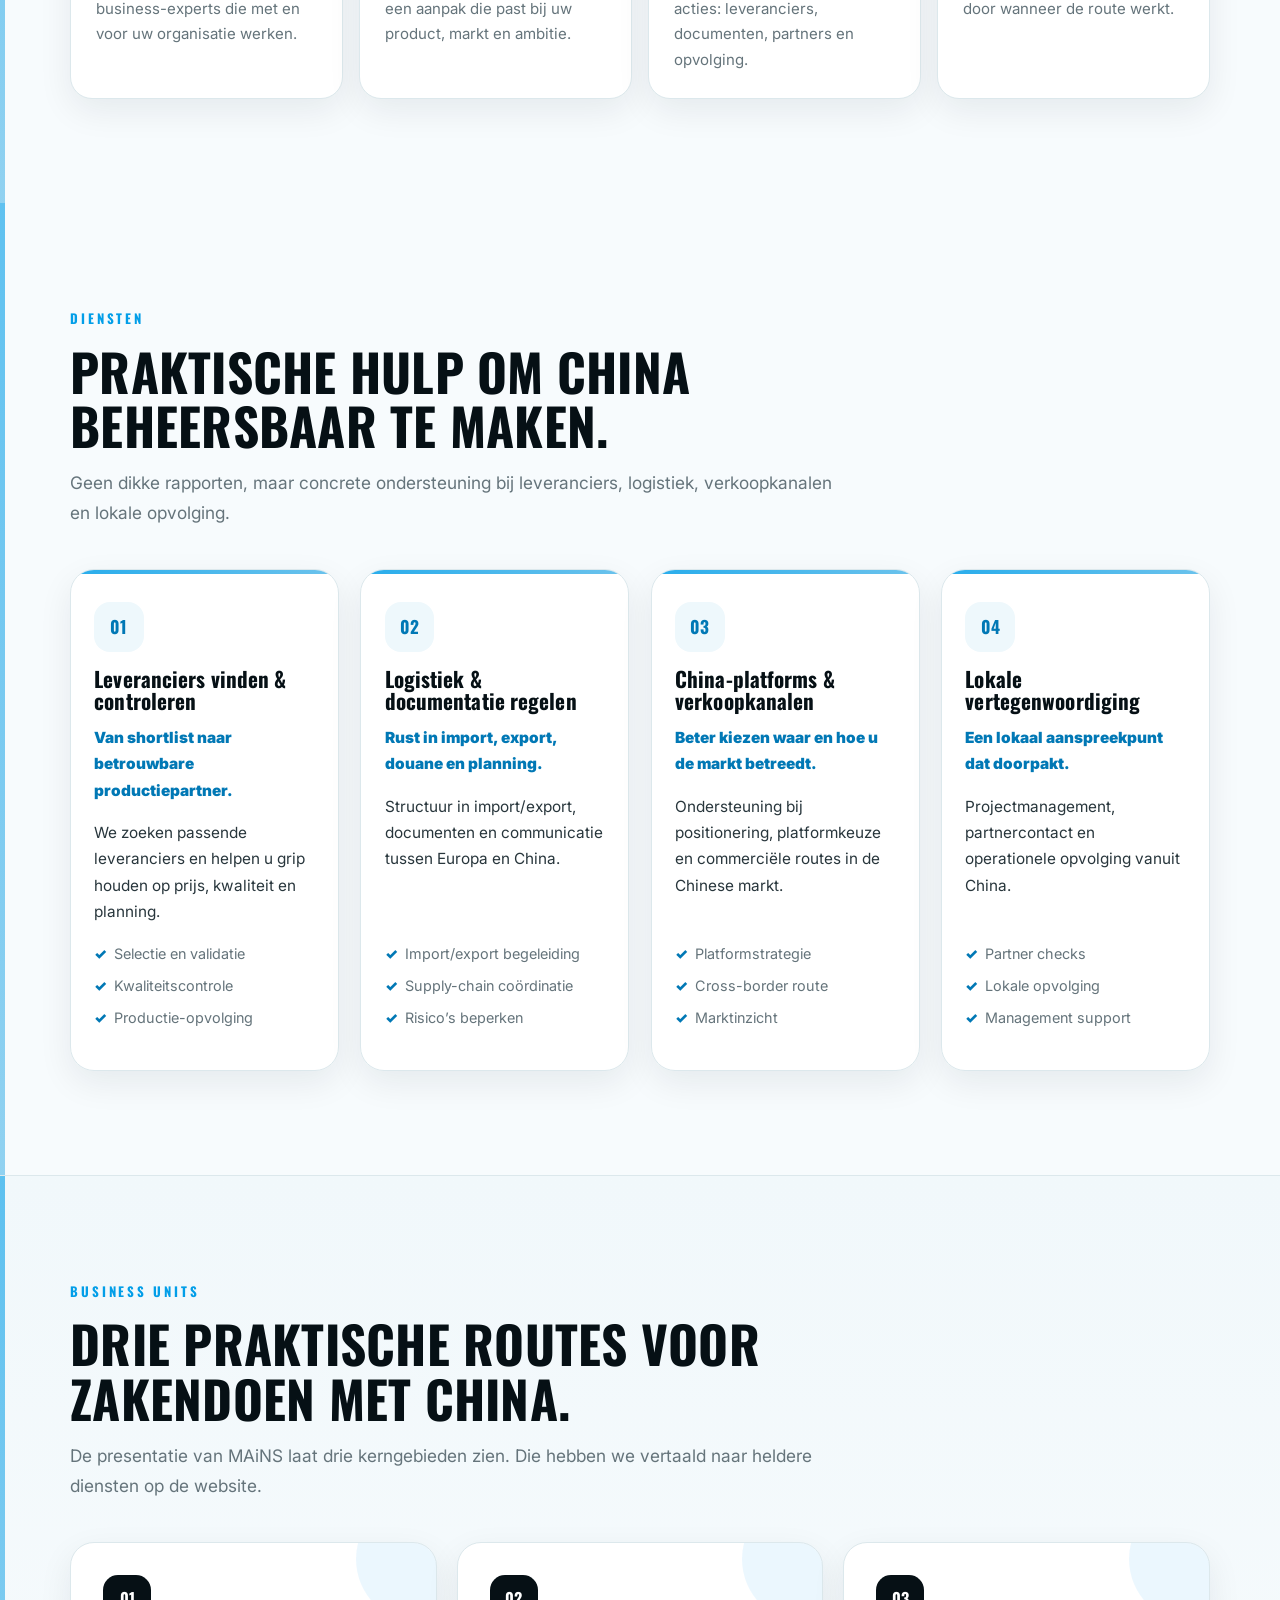
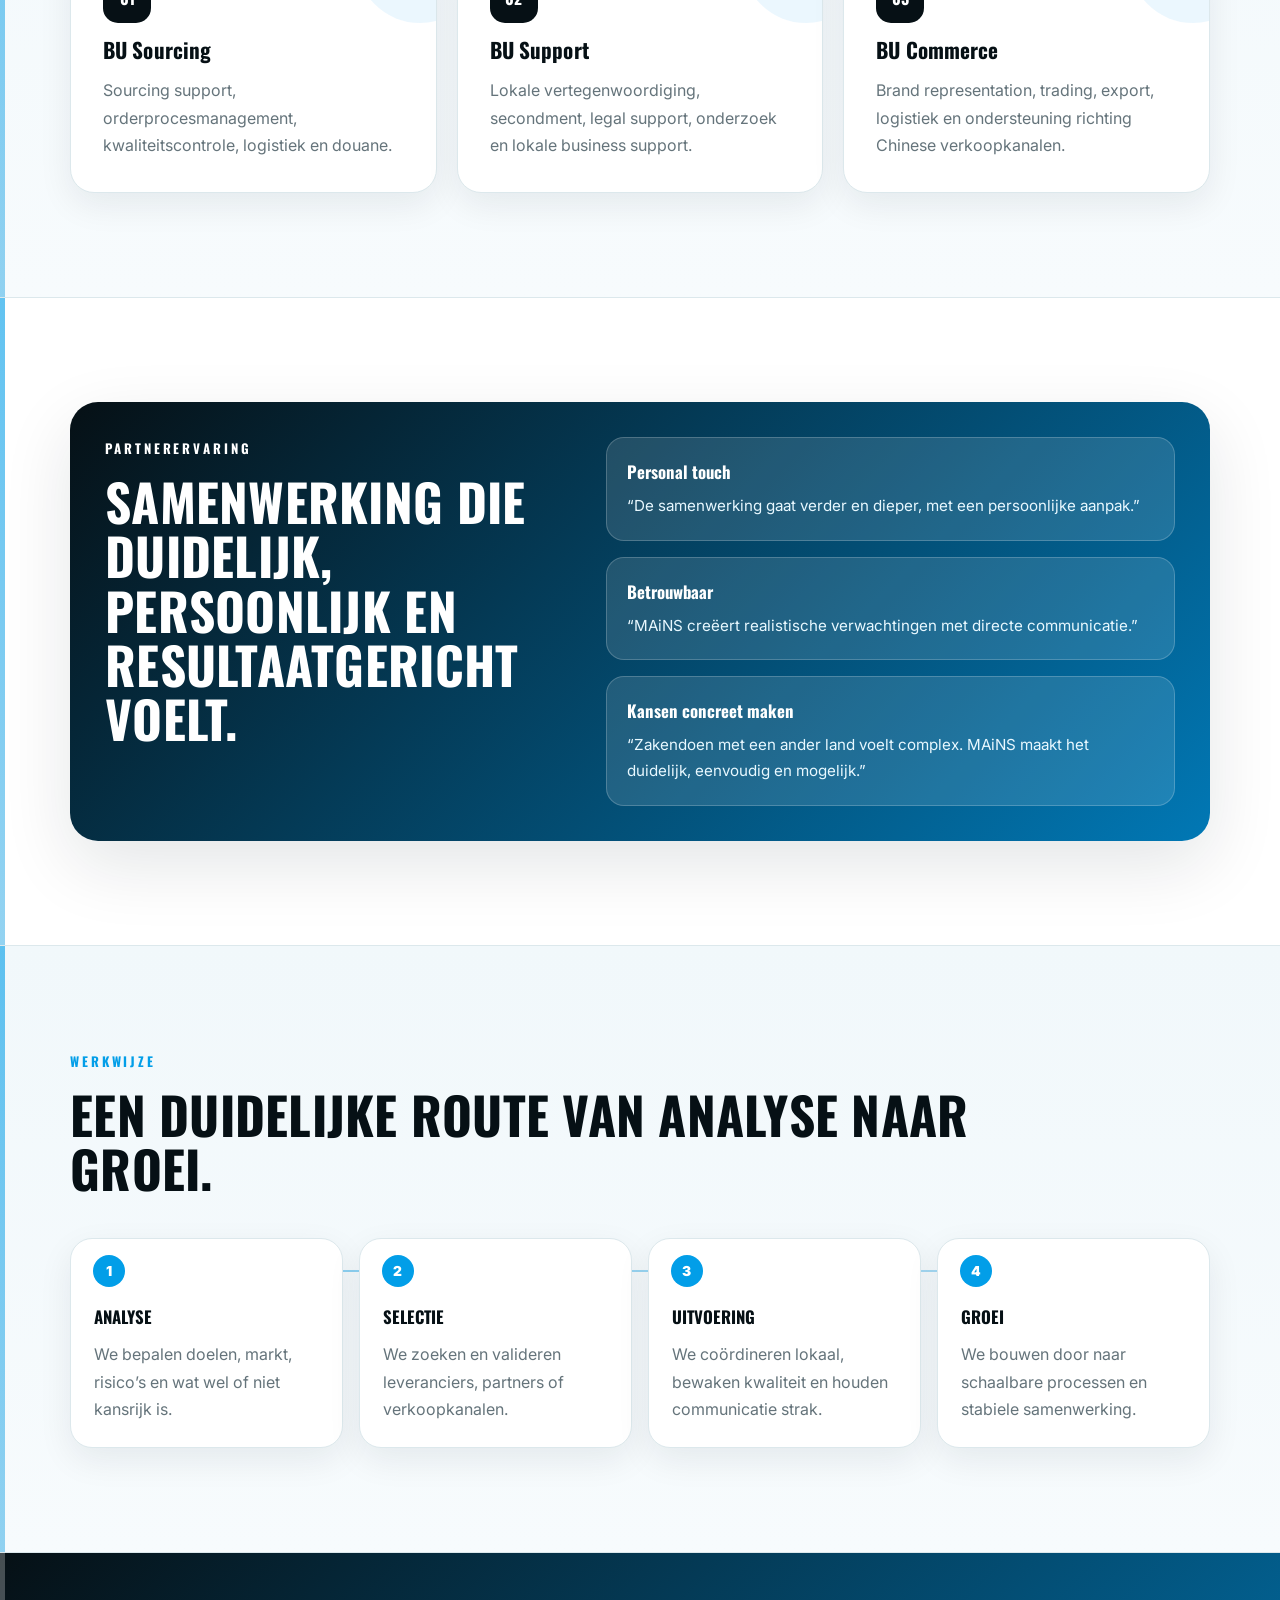
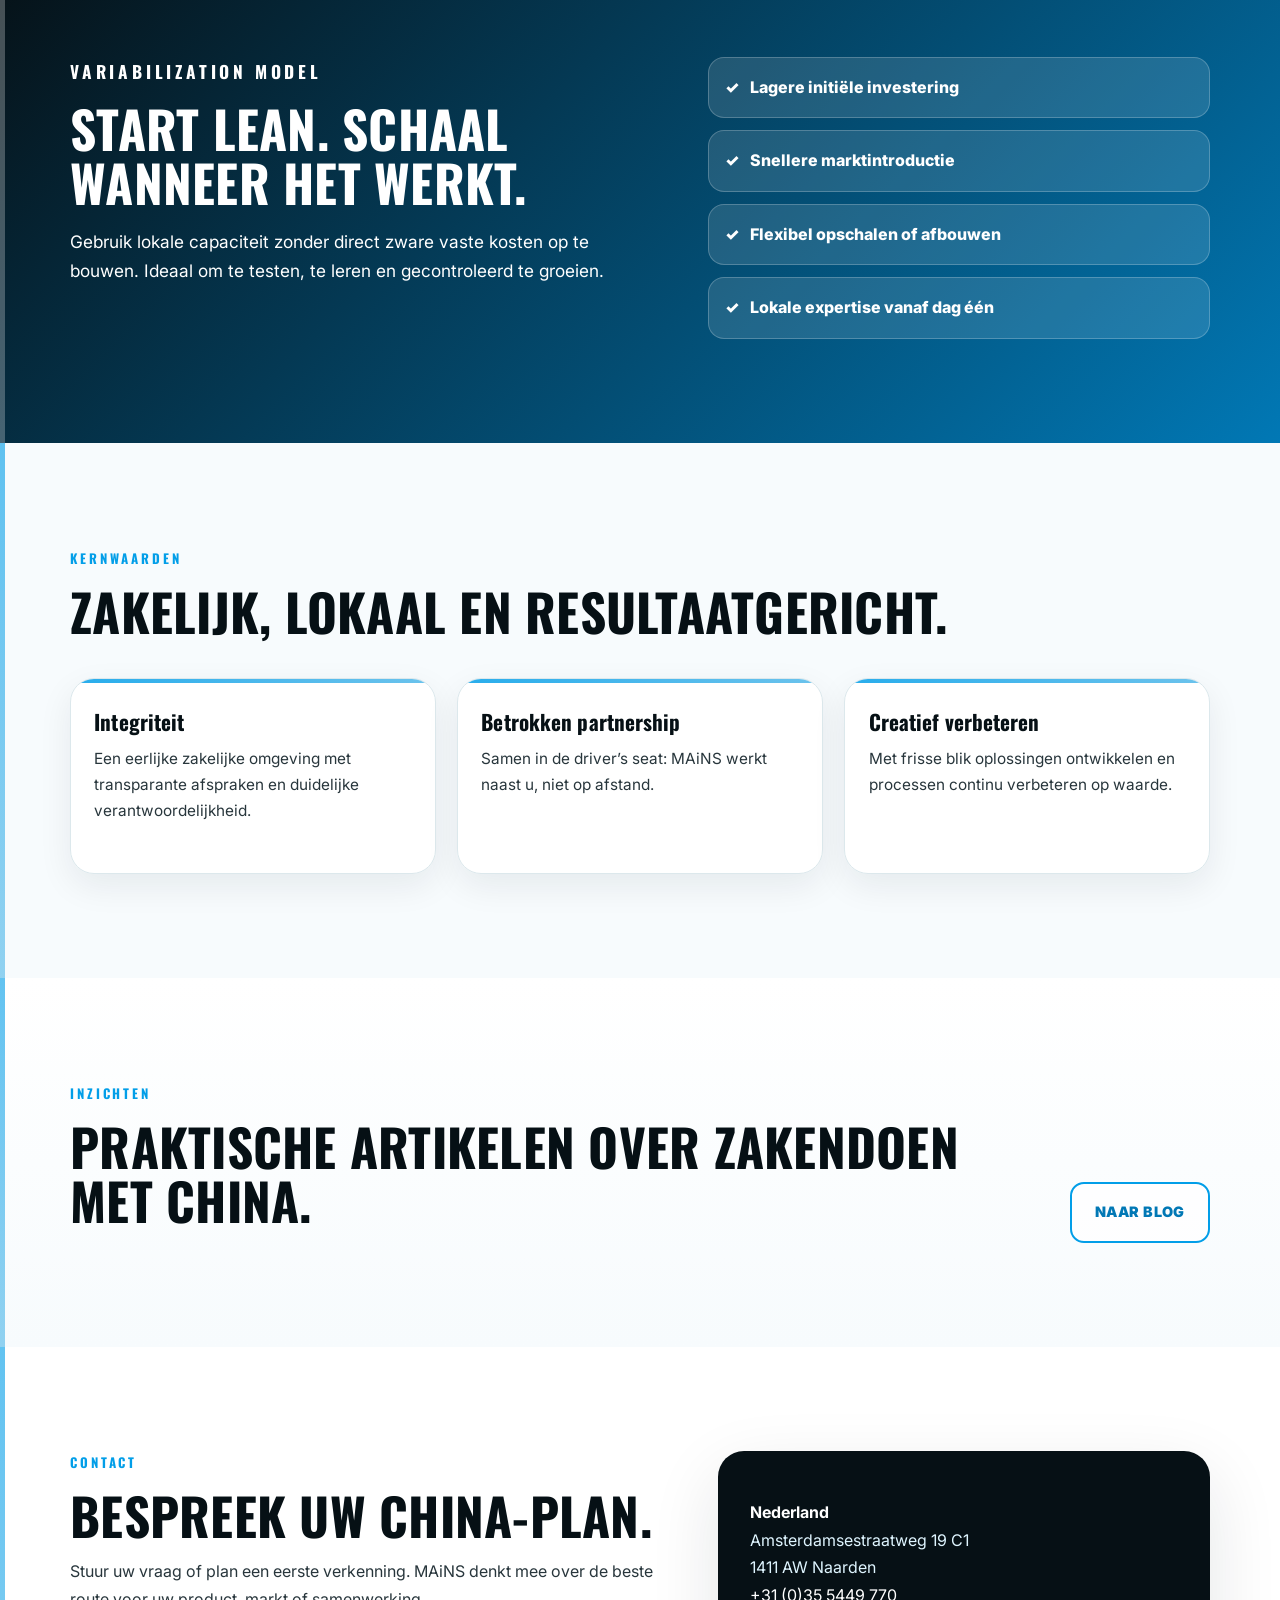
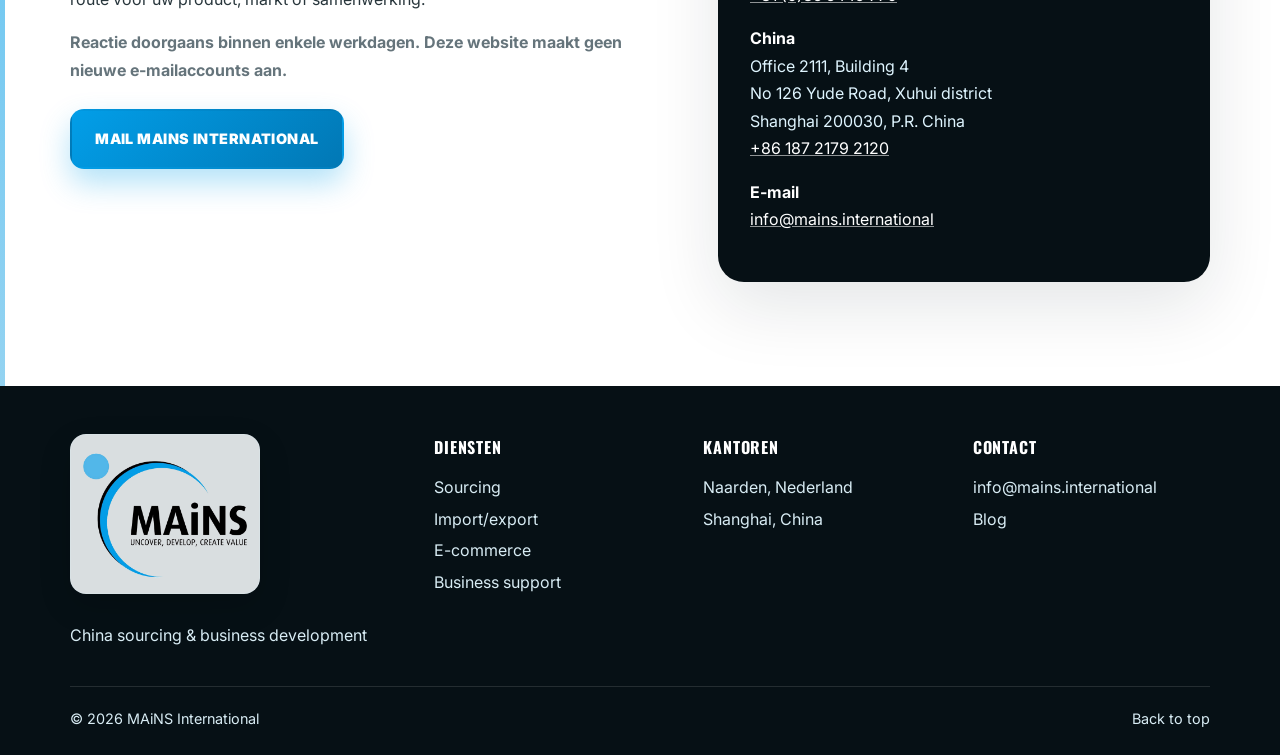
==== commit 14fe351c: "Correct China phone number" ====
--- a/index.html
+++ b/index.html
@@ -219,7 +219,7 @@
         </div>
         <address class="address-card">
           <p><strong data-i18n="officeNl">Nederland</strong><br>Amsterdamsestraatweg 19 C1<br>1411 AW Naarden<br><a href="tel:+313****9770">+31 (0)35 5449 770</a></p>
-          <p><strong data-i18n="officeCn">China</strong><br>Office 2111, Building 4<br>No 126 Yude Road, Xuhui district<br>Shanghai 200030, P.R. China<br><a href="tel:+8618724792120">+86 187 2479 2120</a></p>
+          <p><strong data-i18n="officeCn">China</strong><br>Office 2111, Building 4<br>No 126 Yude Road, Xuhui district<br>Shanghai 200030, P.R. China<br><a href="tel:+8618721792120">+86 187 2179 2120</a></p>
           <p><strong>E-mail</strong><br><a href="mailto:info@mains.international">info@mains.international</a></p>
         </address>
       </div>
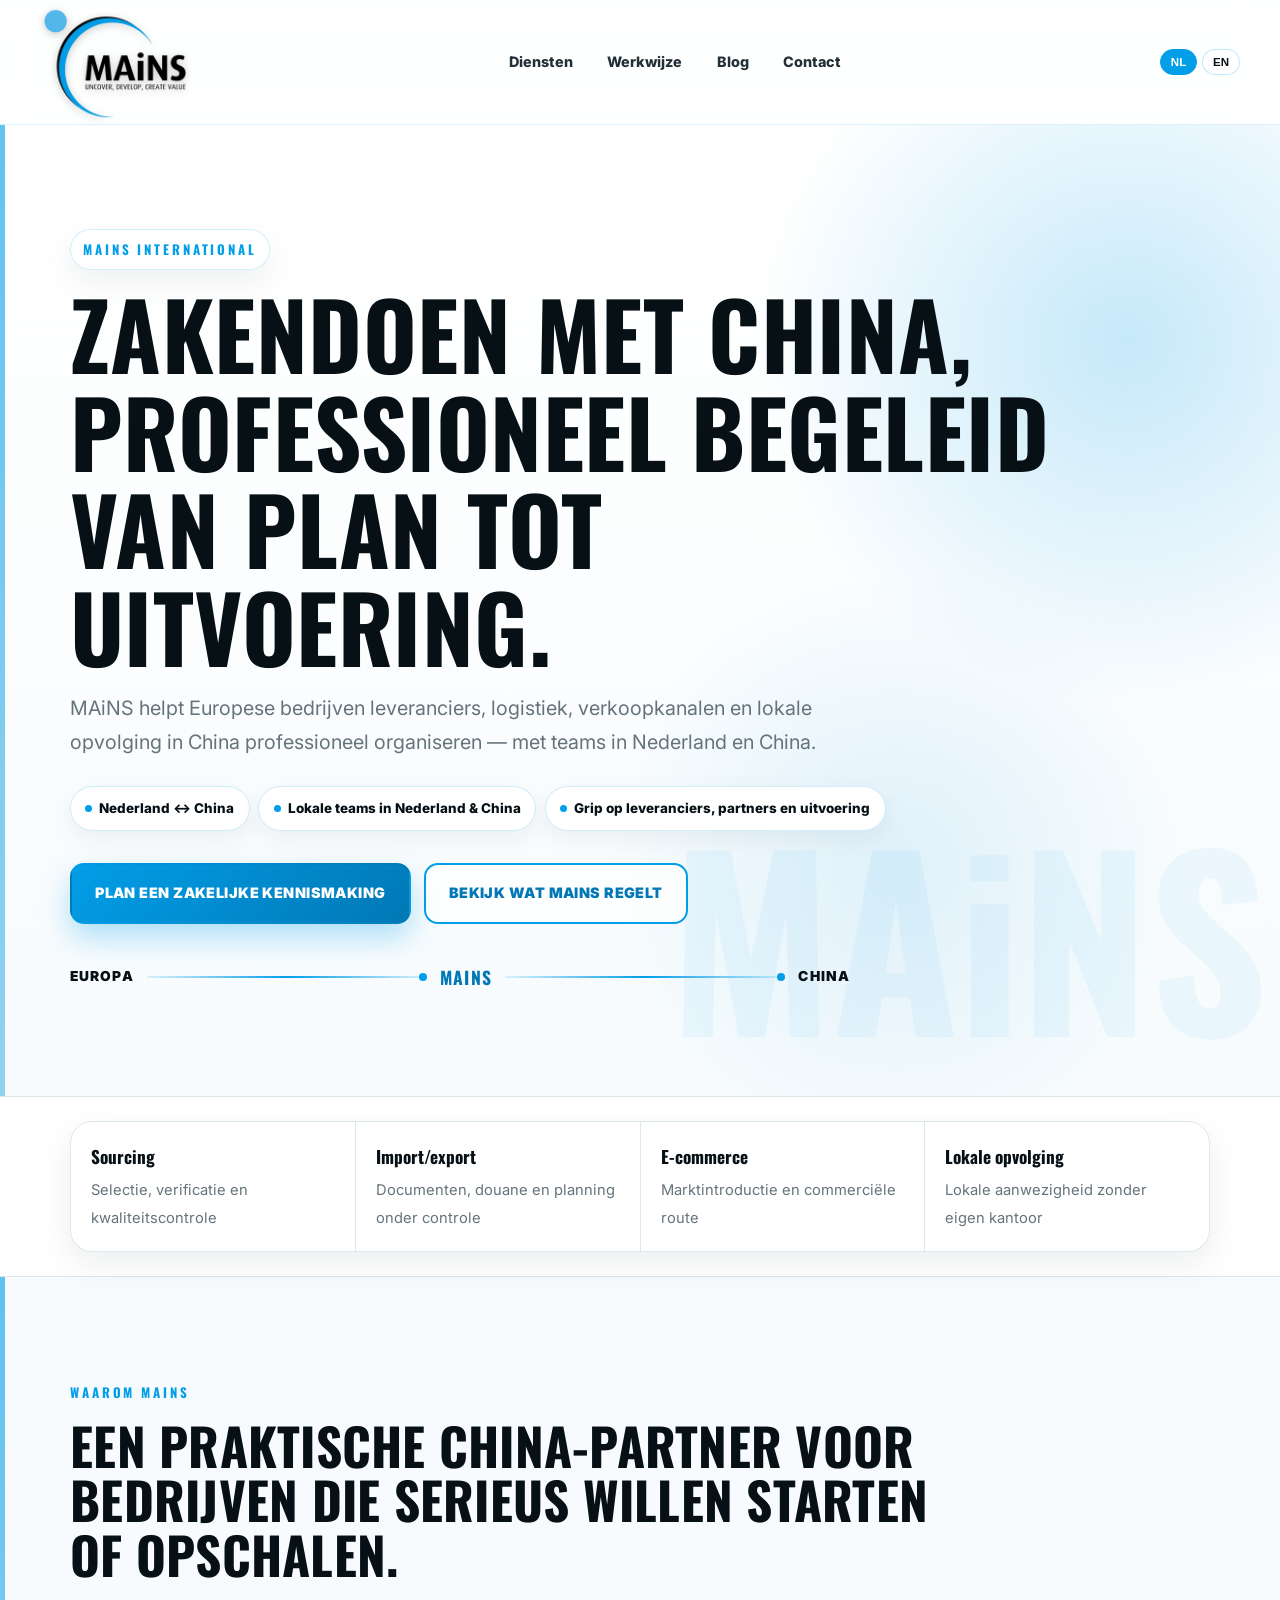
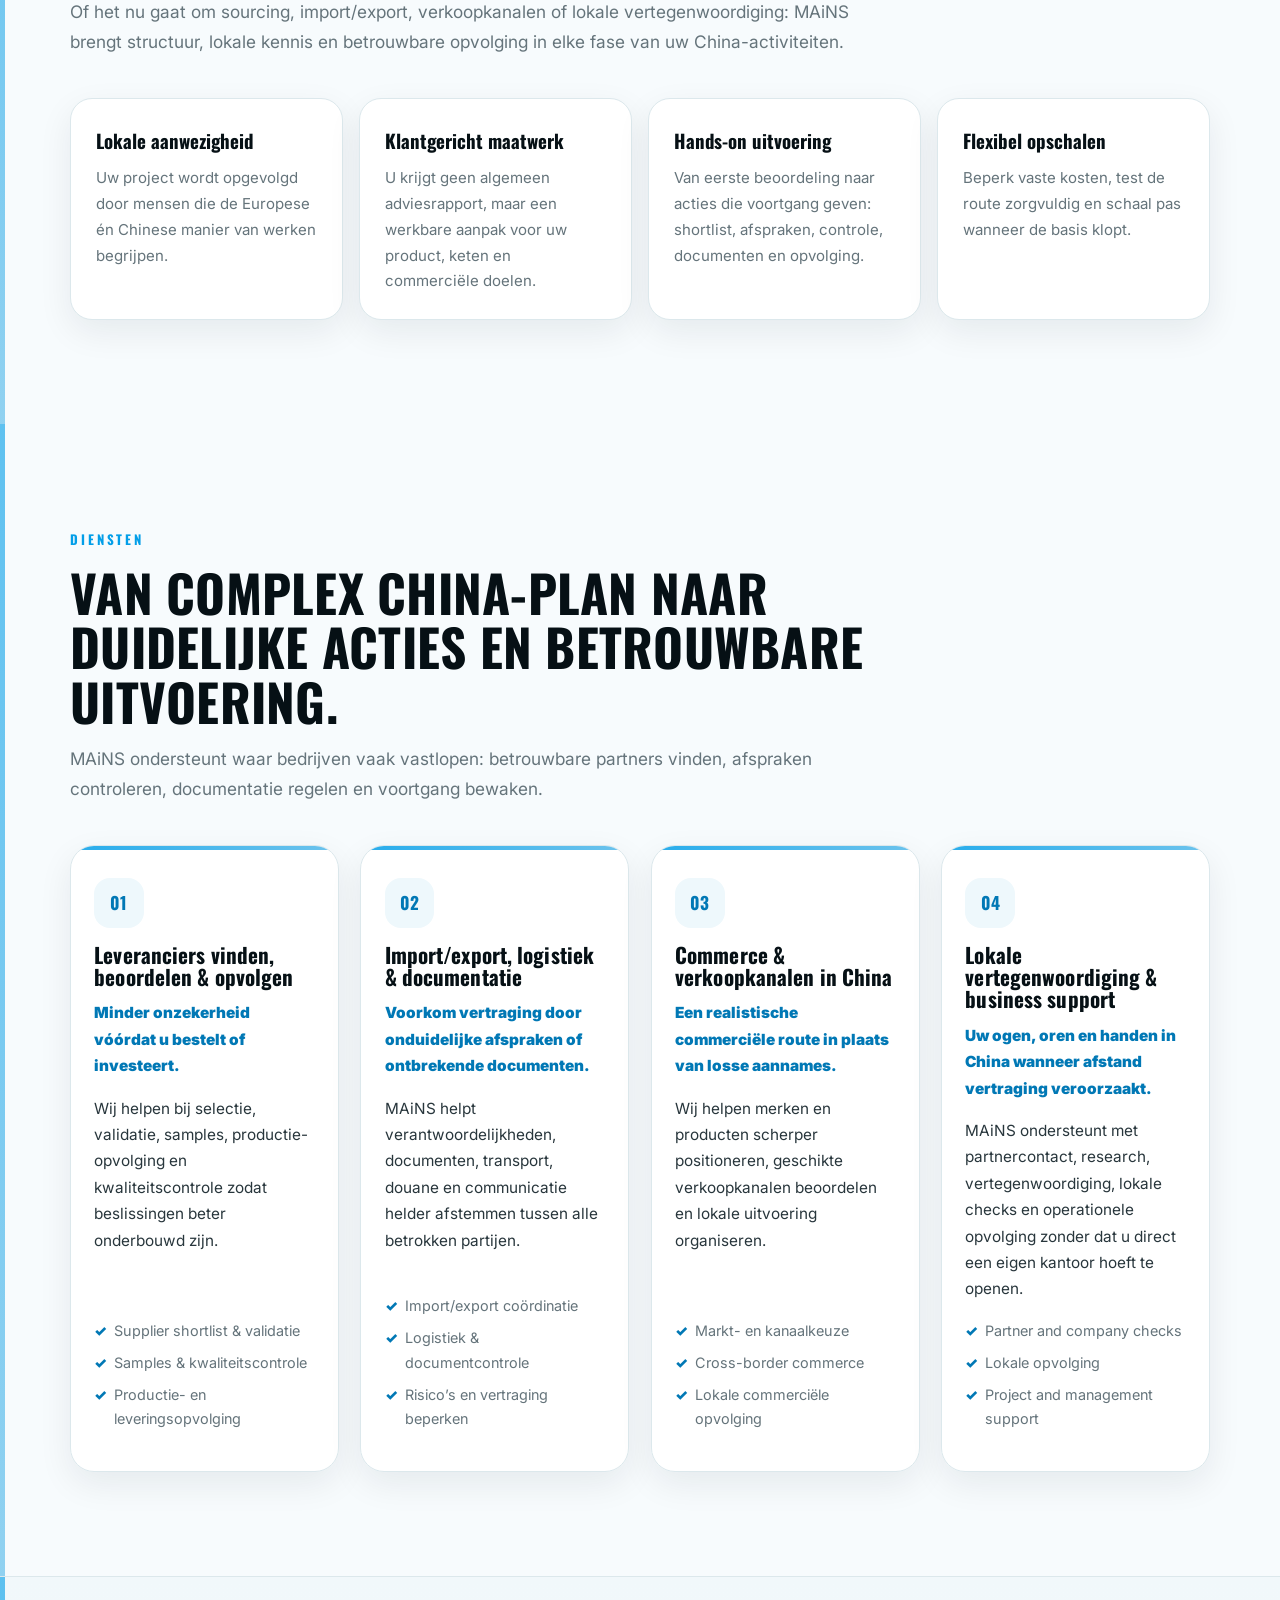
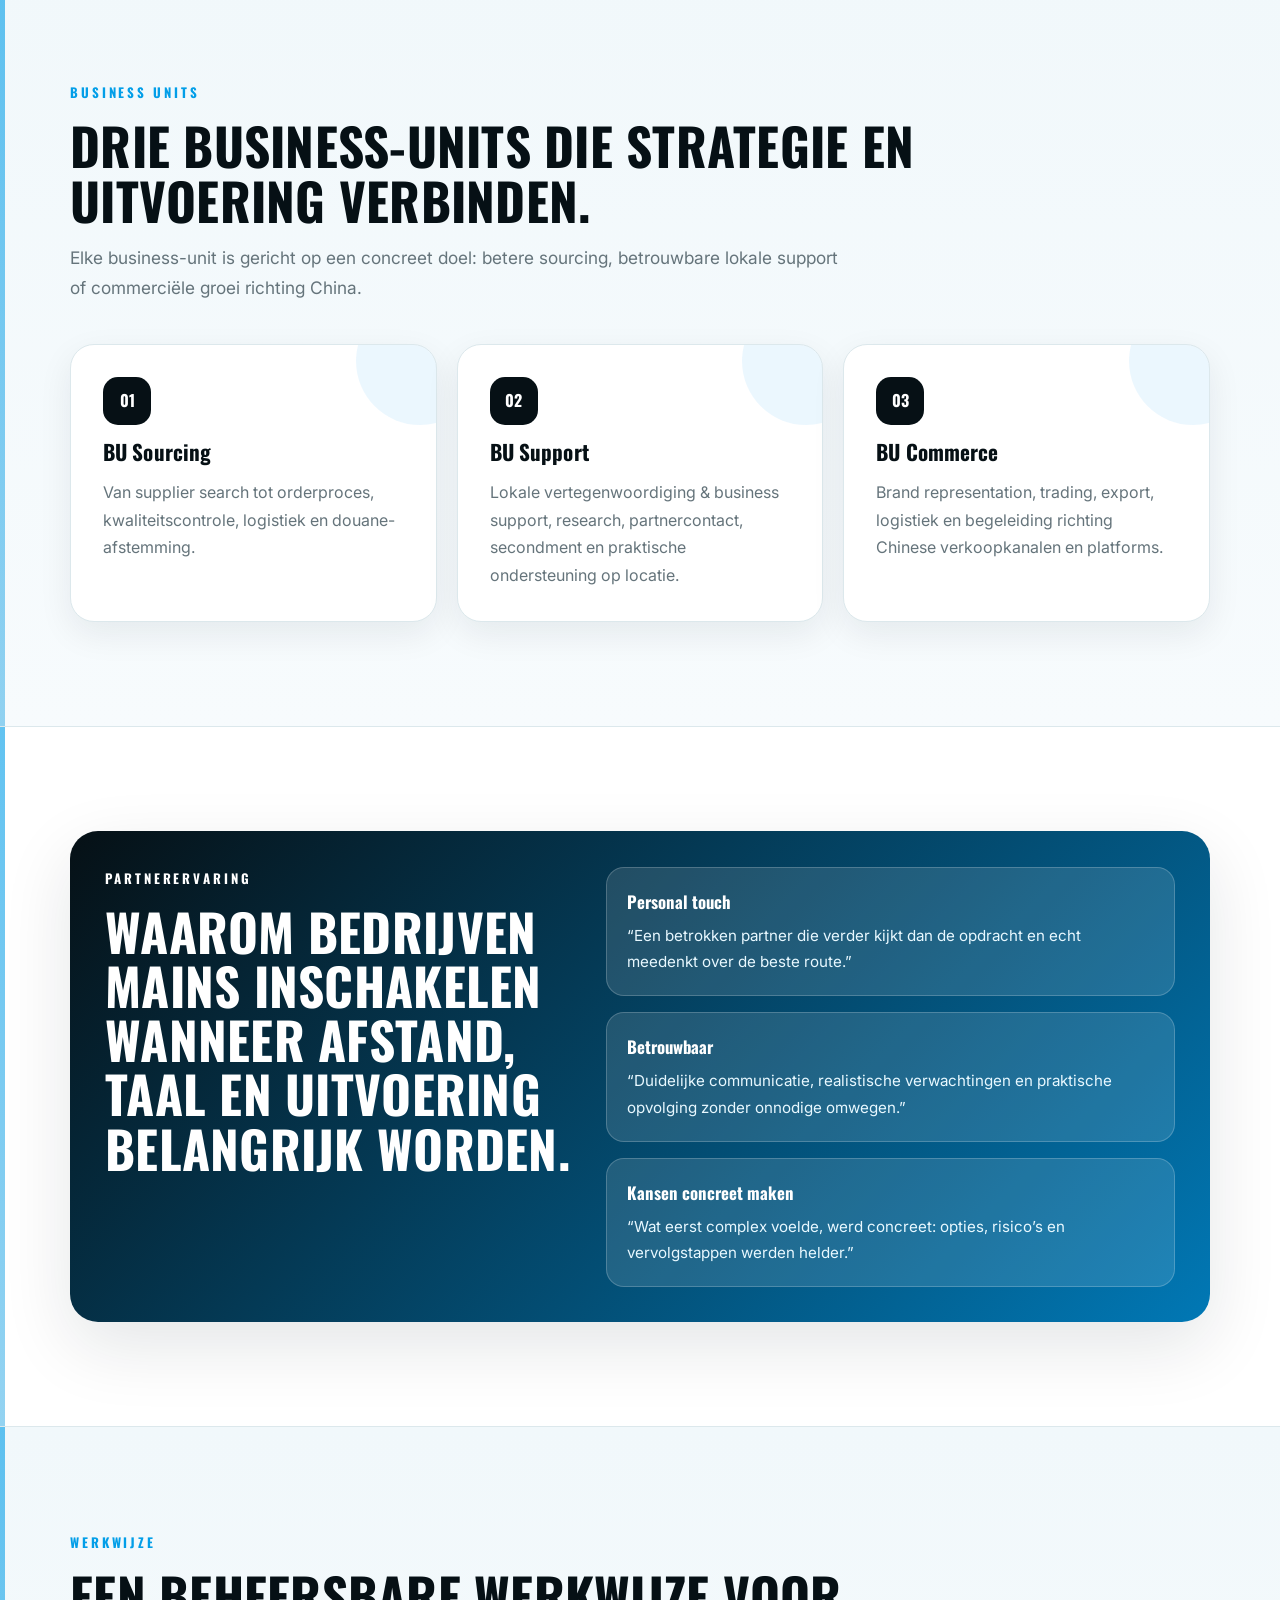
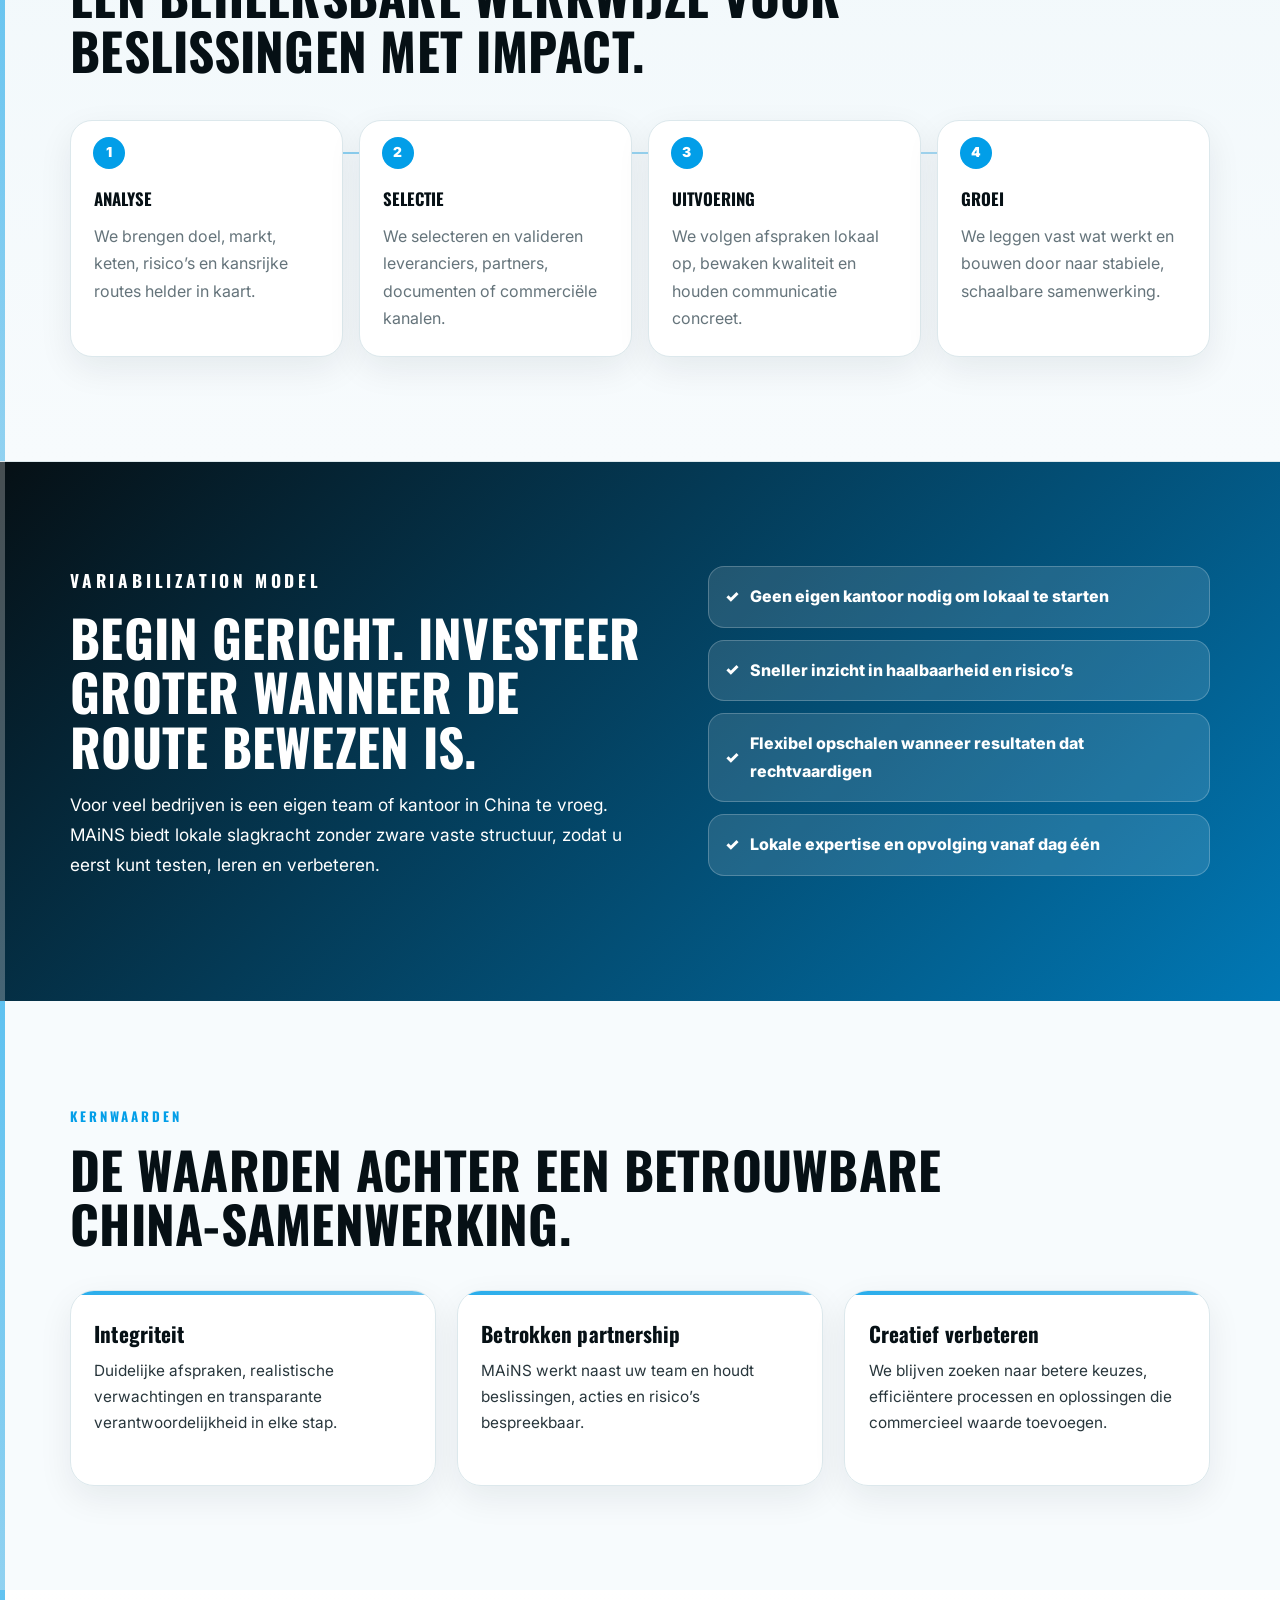
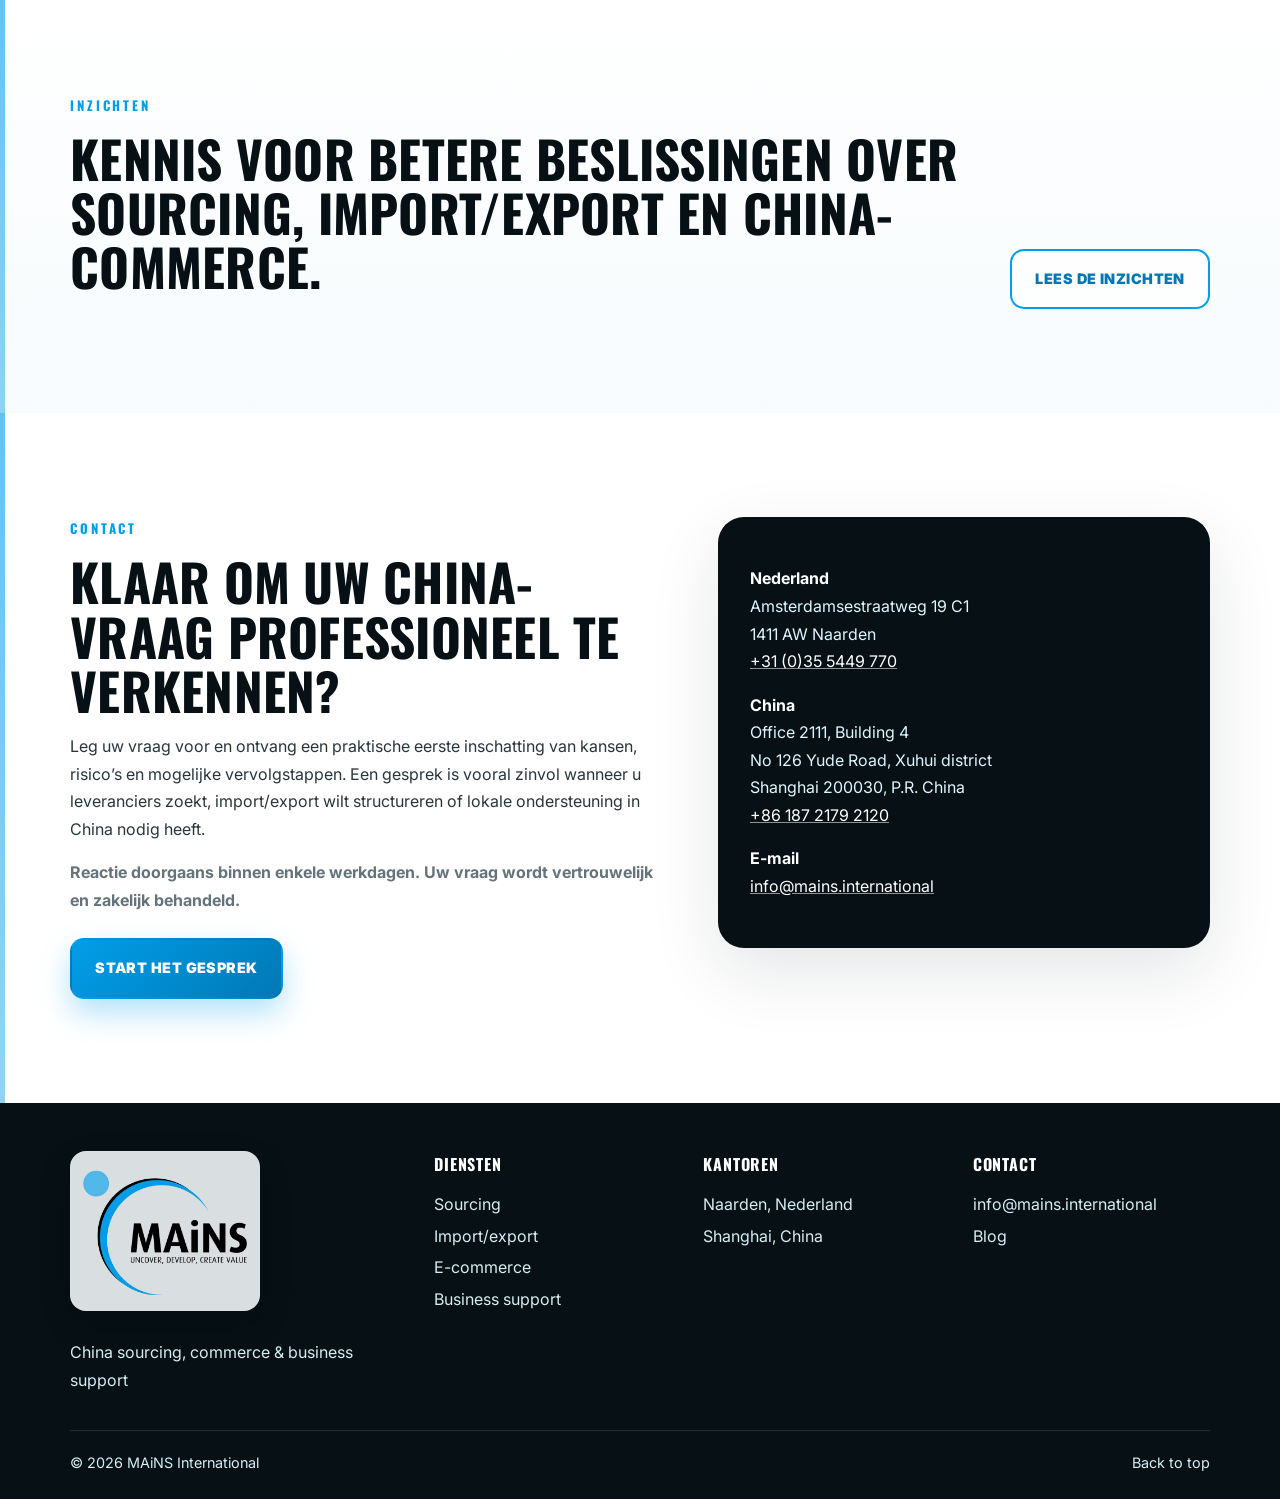
==== commit 0399803c: "Improve MAiNS website copy for business leads" ====
--- a/index.html
+++ b/index.html
@@ -3,10 +3,10 @@
 <head>
   <meta charset="utf-8">
   <meta name="viewport" content="width=device-width, initial-scale=1">
-  <title>MAiNS International — China sourcing & business development</title>
-  <meta name="description" content="MAiNS International helpt Europese bedrijven veilig groeien in China met sourcing, import/export, e-commerce en lokale business support.">
+  <title>MAiNS International — China sourcing, commerce & business support</title>
+  <meta name="description" content="MAiNS International helpt Europese bedrijven zakelijk groeien in China met lokale sourcing, import/export, commerce en praktische vertegenwoordiging.">
   <meta property="og:title" content="MAiNS International — China business development">
-  <meta property="og:description" content="Lokale China-expertise voor sourcing, import/export, e-commerce en business support.">
+  <meta property="og:description" content="Lokale China-expertise voor sourcing, import/export, commerce en betrouwbare business support.">
   <meta property="og:type" content="website">
   <meta name="theme-color" content="#029ee8">
   <link rel="stylesheet" href="assets/styles.css?v=20260702-1">
@@ -50,16 +50,16 @@
       <div class="wrap hero-grid">
         <div class="hero-copy">
           <p class="eyebrow hero-eyebrow" data-i18n="eyebrow">MAiNS International</p>
-          <h1 data-i18n="heroTitle">Groei in China zonder onnodig risico.</h1>
-          <p class="lead" data-i18n="heroLead">Lokale uitvoering voor sourcing, import/export, e-commerce en business support tussen Europa en China.</p>
+          <h1 data-i18n="heroTitle">Zakendoen met China, professioneel begeleid van plan tot uitvoering.</h1>
+          <p class="lead" data-i18n="heroLead">MAiNS helpt Europese bedrijven leveranciers, logistiek, verkoopkanalen en lokale opvolging in China professioneel organiseren — met teams in Nederland en China.</p>
           <div class="hero-proof" aria-label="MAiNS focus">
             <span data-i18n="proofOne">Nederland ↔ China</span>
             <span data-i18n="proofTwo">Lokale teams in Nederland & China</span>
-            <span data-i18n="proofThree">Praktische lokale opvolging</span>
+            <span data-i18n="proofThree">Grip op leveranciers, partners en uitvoering</span>
           </div>
           <div class="actions">
-            <a class="button primary" href="#contact" data-i18n="heroCta">Bespreek uw China-plan</a>
-            <a class="button ghost" href="#services" data-i18n="heroSecondary">Bekijk diensten</a>
+            <a class="button primary" href="#contact" data-i18n="heroCta">Plan een zakelijke kennismaking</a>
+            <a class="button ghost" href="#services" data-i18n="heroSecondary">Bekijk wat MAiNS regelt</a>
           </div>
         </div>
         <div class="trade-line" aria-label="Europe to China bridge">
@@ -74,23 +74,23 @@
 
     <section class="trust-strip" aria-label="Waar MAiNS bij helpt">
       <div class="wrap trust-grid">
-        <div><strong data-i18n="trustOneTitle">Sourcing</strong><span data-i18n="trustOneText">Betrouwbare leveranciers en kwaliteitscontrole</span></div>
-        <div><strong data-i18n="trustTwoTitle">Import/export</strong><span data-i18n="trustTwoText">Documenten, logistiek en risico’s beheersbaar</span></div>
-        <div><strong data-i18n="trustThreeTitle">E-commerce</strong><span data-i18n="trustThreeText">Platformkeuze en marktintroductie</span></div>
-        <div><strong data-i18n="trustFourTitle">Lokale opvolging</strong><span data-i18n="trustFourText">Aanwezigheid in China zonder eigen kantoor</span></div>
+        <div><strong data-i18n="trustOneTitle">Sourcing</strong><span data-i18n="trustOneText">Selectie, verificatie en kwaliteitscontrole</span></div>
+        <div><strong data-i18n="trustTwoTitle">Import/export</strong><span data-i18n="trustTwoText">Documenten, douane en planning onder controle</span></div>
+        <div><strong data-i18n="trustThreeTitle">E-commerce</strong><span data-i18n="trustThreeText">Marktintroductie en commerciële route</span></div>
+        <div><strong data-i18n="trustFourTitle">Lokale opvolging</strong><span data-i18n="trustFourText">Lokale aanwezigheid zonder eigen kantoor</span></div>
       </div>
     </section>
 
     <section class="section why-section" id="why-mains">
       <div class="wrap">
         <p class="eyebrow" data-i18n="whyEyebrow">Waarom MAiNS</p>
-        <h2 data-i18n="whyTitle">Een lokale partner die kansen blootlegt en uitvoering beheersbaar maakt.</h2>
-        <p class="section-intro" data-i18n="whyIntro">MAiNS helpt Europese bedrijven met maatwerkoplossingen tussen Nederland en China: van eerste marktvraag tot lokale opvolging, sourcing, logistiek en commerciële groei.</p>
+        <h2 data-i18n="whyTitle">Een praktische China-partner voor bedrijven die serieus willen starten of opschalen.</h2>
+        <p class="section-intro" data-i18n="whyIntro">Of het nu gaat om sourcing, import/export, verkoopkanalen of lokale vertegenwoordiging: MAiNS brengt structuur, lokale kennis en betrouwbare opvolging in elke fase van uw China-activiteiten.</p>
         <div class="feature-grid">
-          <article class="feature-card"><strong data-i18n="whyOneTitle">Lokale aanwezigheid</strong><p data-i18n="whyOneText">Nederlandse en Chinese business-experts die met en voor uw organisatie werken.</p></article>
-          <article class="feature-card"><strong data-i18n="whyTwoTitle">Klantgericht maatwerk</strong><p data-i18n="whyTwoText">Geen standaardpakket, maar een aanpak die past bij uw product, markt en ambitie.</p></article>
-          <article class="feature-card"><strong data-i18n="whyThreeTitle">Hands-on uitvoering</strong><p data-i18n="whyThreeText">Van analyse naar concrete acties: leveranciers, documenten, partners en opvolging.</p></article>
-          <article class="feature-card"><strong data-i18n="whyFourTitle">Flexibel opschalen</strong><p data-i18n="whyFourText">Start lean, leer snel en schaal door wanneer de route werkt.</p></article>
+          <article class="feature-card"><strong data-i18n="whyOneTitle">Lokale aanwezigheid</strong><p data-i18n="whyOneText">Uw project wordt opgevolgd door mensen die de Europese én Chinese manier van werken begrijpen.</p></article>
+          <article class="feature-card"><strong data-i18n="whyTwoTitle">Klantgericht maatwerk</strong><p data-i18n="whyTwoText">U krijgt geen algemeen adviesrapport, maar een werkbare aanpak voor uw product, keten en commerciële doelen.</p></article>
+          <article class="feature-card"><strong data-i18n="whyThreeTitle">Hands-on uitvoering</strong><p data-i18n="whyThreeText">Van eerste beoordeling naar acties die voortgang geven: shortlist, afspraken, controle, documenten en opvolging.</p></article>
+          <article class="feature-card"><strong data-i18n="whyFourTitle">Flexibel opschalen</strong><p data-i18n="whyFourText">Beperk vaste kosten, test de route zorgvuldig en schaal pas wanneer de basis klopt.</p></article>
         </div>
       </div>
     </section>
@@ -98,36 +98,36 @@
     <section class="section services-section" id="services">
       <div class="wrap">
         <p class="eyebrow" data-i18n="servicesEyebrow">Diensten</p>
-        <h2 data-i18n="servicesTitle">Praktische hulp om China beheersbaar te maken.</h2>
-        <p class="section-intro" data-i18n="servicesIntro">Geen dikke rapporten, maar concrete ondersteuning bij leveranciers, logistiek, verkoopkanalen en lokale opvolging.</p>
+        <h2 data-i18n="servicesTitle">Van complex China-plan naar duidelijke acties en betrouwbare uitvoering.</h2>
+        <p class="section-intro" data-i18n="servicesIntro">MAiNS ondersteunt waar bedrijven vaak vastlopen: betrouwbare partners vinden, afspraken controleren, documentatie regelen en voortgang bewaken.</p>
         <div class="cards four service-cards">
           <article class="card service-card">
             <span class="service-icon">01</span>
-            <h3 data-i18n="serviceOneTitle">Leveranciers vinden & controleren</h3>
-            <p class="result" data-i18n="serviceOneResult">Van shortlist naar betrouwbare productiepartner.</p>
-            <p data-i18n="serviceOneText">We zoeken passende leveranciers en helpen u grip houden op prijs, kwaliteit en planning.</p>
-            <ul><li data-i18n="serviceOneA">Selectie en validatie</li><li data-i18n="serviceOneB">Kwaliteitscontrole</li><li data-i18n="serviceOneC">Productie-opvolging</li></ul>
+            <h3 data-i18n="serviceOneTitle">Leveranciers vinden, beoordelen & opvolgen</h3>
+            <p class="result" data-i18n="serviceOneResult">Minder onzekerheid vóórdat u bestelt of investeert.</p>
+            <p data-i18n="serviceOneText">Wij helpen bij selectie, validatie, samples, productie-opvolging en kwaliteitscontrole zodat beslissingen beter onderbouwd zijn.</p>
+            <ul><li data-i18n="serviceOneA">Supplier shortlist & validatie</li><li data-i18n="serviceOneB">Samples & kwaliteitscontrole</li><li data-i18n="serviceOneC">Productie- en leveringsopvolging</li></ul>
           </article>
           <article class="card service-card">
             <span class="service-icon">02</span>
-            <h3 data-i18n="serviceTwoTitle">Logistiek & documentatie regelen</h3>
-            <p class="result" data-i18n="serviceTwoResult">Rust in import, export, douane en planning.</p>
-            <p data-i18n="serviceTwoText">Structuur in import/export, documenten en communicatie tussen Europa en China.</p>
-            <ul><li data-i18n="serviceTwoA">Import/export begeleiding</li><li data-i18n="serviceTwoB">Supply-chain coördinatie</li><li data-i18n="serviceTwoC">Risico’s beperken</li></ul>
+            <h3 data-i18n="serviceTwoTitle">Import/export, logistiek & documentatie</h3>
+            <p class="result" data-i18n="serviceTwoResult">Voorkom vertraging door onduidelijke afspraken of ontbrekende documenten.</p>
+            <p data-i18n="serviceTwoText">MAiNS helpt verantwoordelijkheden, documenten, transport, douane en communicatie helder afstemmen tussen alle betrokken partijen.</p>
+            <ul><li data-i18n="serviceTwoA">Import/export coördinatie</li><li data-i18n="serviceTwoB">Logistiek & documentcontrole</li><li data-i18n="serviceTwoC">Risico’s en vertraging beperken</li></ul>
           </article>
           <article class="card service-card">
             <span class="service-icon">03</span>
-            <h3 data-i18n="serviceThreeTitle">China-platforms & verkoopkanalen</h3>
-            <p class="result" data-i18n="serviceThreeResult">Beter kiezen waar en hoe u de markt betreedt.</p>
-            <p data-i18n="serviceThreeText">Ondersteuning bij positionering, platformkeuze en commerciële routes in de Chinese markt.</p>
-            <ul><li data-i18n="serviceThreeA">Platformstrategie</li><li data-i18n="serviceThreeB">Cross-border route</li><li data-i18n="serviceThreeC">Marktinzicht</li></ul>
+            <h3 data-i18n="serviceThreeTitle">Commerce & verkoopkanalen in China</h3>
+            <p class="result" data-i18n="serviceThreeResult">Een realistische commerciële route in plaats van losse aannames.</p>
+            <p data-i18n="serviceThreeText">Wij helpen merken en producten scherper positioneren, geschikte verkoopkanalen beoordelen en lokale uitvoering organiseren.</p>
+            <ul><li data-i18n="serviceThreeA">Markt- en kanaalkeuze</li><li data-i18n="serviceThreeB">Cross-border commerce</li><li data-i18n="serviceThreeC">Lokale commerciële opvolging</li></ul>
           </article>
           <article class="card service-card">
             <span class="service-icon">04</span>
-            <h3 data-i18n="serviceFourTitle">Lokale vertegenwoordiging</h3>
-            <p class="result" data-i18n="serviceFourResult">Een lokaal aanspreekpunt dat doorpakt.</p>
-            <p data-i18n="serviceFourText">Projectmanagement, partnercontact en operationele opvolging vanuit China.</p>
-            <ul><li data-i18n="serviceFourA">Partner checks</li><li data-i18n="serviceFourB">Lokale opvolging</li><li data-i18n="serviceFourC">Management support</li></ul>
+            <h3 data-i18n="serviceFourTitle">Lokale vertegenwoordiging & business support</h3>
+            <p class="result" data-i18n="serviceFourResult">Uw ogen, oren en handen in China wanneer afstand vertraging veroorzaakt.</p>
+            <p data-i18n="serviceFourText">MAiNS ondersteunt met partnercontact, research, vertegenwoordiging, lokale checks en operationele opvolging zonder dat u direct een eigen kantoor hoeft te openen.</p>
+            <ul><li data-i18n="serviceFourA">Partner and company checks</li><li data-i18n="serviceFourB">Lokale opvolging</li><li data-i18n="serviceFourC">Project and management support</li></ul>
           </article>
         </div>
       </div>
@@ -136,12 +136,12 @@
     <section class="section muted units-section" id="business-units">
       <div class="wrap">
         <p class="eyebrow" data-i18n="unitsEyebrow">Business units</p>
-        <h2 data-i18n="unitsTitle">Drie praktische routes voor zakendoen met China.</h2>
-        <p class="section-intro" data-i18n="unitsIntro">De presentatie van MAiNS laat drie kerngebieden zien. Die hebben we vertaald naar heldere diensten op de website.</p>
+        <h2 data-i18n="unitsTitle">Drie business-units die strategie en uitvoering verbinden.</h2>
+        <p class="section-intro" data-i18n="unitsIntro">Elke business-unit is gericht op een concreet doel: betere sourcing, betrouwbare lokale support of commerciële groei richting China.</p>
         <div class="unit-grid">
-          <article class="unit-card"><span>01</span><h3 data-i18n="unitOneTitle">BU Sourcing</h3><p data-i18n="unitOneText">Sourcing support, orderprocesmanagement, kwaliteitscontrole, logistiek en douane.</p></article>
-          <article class="unit-card"><span>02</span><h3 data-i18n="unitTwoTitle">BU Support</h3><p data-i18n="unitTwoText">Lokale vertegenwoordiging, secondment, legal support, onderzoek en lokale business support.</p></article>
-          <article class="unit-card"><span>03</span><h3 data-i18n="unitThreeTitle">BU Commerce</h3><p data-i18n="unitThreeText">Brand representation, trading, export, logistiek en ondersteuning richting Chinese verkoopkanalen.</p></article>
+          <article class="unit-card"><span>01</span><h3 data-i18n="unitOneTitle">BU Sourcing</h3><p data-i18n="unitOneText">Van supplier search tot orderproces, kwaliteitscontrole, logistiek en douane-afstemming.</p></article>
+          <article class="unit-card"><span>02</span><h3 data-i18n="unitTwoTitle">BU Support</h3><p data-i18n="unitTwoText">Lokale vertegenwoordiging & business support, research, partnercontact, secondment en praktische ondersteuning op locatie.</p></article>
+          <article class="unit-card"><span>03</span><h3 data-i18n="unitThreeTitle">BU Commerce</h3><p data-i18n="unitThreeText">Brand representation, trading, export, logistiek en begeleiding richting Chinese verkoopkanalen en platforms.</p></article>
         </div>
       </div>
     </section>
@@ -150,12 +150,12 @@
       <div class="wrap partner-panel">
         <div>
           <p class="eyebrow" data-i18n="partnerEyebrow">Partnerervaring</p>
-          <h2 data-i18n="partnerTitle">Samenwerking die duidelijk, persoonlijk en resultaatgericht voelt.</h2>
+          <h2 data-i18n="partnerTitle">Waarom bedrijven MAiNS inschakelen wanneer afstand, taal en uitvoering belangrijk worden.</h2>
         </div>
         <div class="quote-grid">
-          <blockquote><strong data-i18n="quoteOneTitle">Personal touch</strong><p data-i18n="quoteOneText">“De samenwerking gaat verder en dieper, met een persoonlijke aanpak.”</p></blockquote>
-          <blockquote><strong data-i18n="quoteTwoTitle">Betrouwbaar</strong><p data-i18n="quoteTwoText">“MAiNS creëert realistische verwachtingen met directe communicatie.”</p></blockquote>
-          <blockquote><strong data-i18n="quoteThreeTitle">Kansen concreet maken</strong><p data-i18n="quoteThreeText">“Zakendoen met een ander land voelt complex. MAiNS maakt het duidelijk, eenvoudig en mogelijk.”</p></blockquote>
+          <blockquote><strong data-i18n="quoteOneTitle">Personal touch</strong><p data-i18n="quoteOneText">“Een betrokken partner die verder kijkt dan de opdracht en echt meedenkt over de beste route.”</p></blockquote>
+          <blockquote><strong data-i18n="quoteTwoTitle">Betrouwbaar</strong><p data-i18n="quoteTwoText">“Duidelijke communicatie, realistische verwachtingen en praktische opvolging zonder onnodige omwegen.”</p></blockquote>
+          <blockquote><strong data-i18n="quoteThreeTitle">Kansen concreet maken</strong><p data-i18n="quoteThreeText">“Wat eerst complex voelde, werd concreet: opties, risico’s en vervolgstappen werden helder.”</p></blockquote>
         </div>
       </div>
     </section>
@@ -163,12 +163,12 @@
     <section class="section muted process-section" id="process">
       <div class="wrap">
         <p class="eyebrow" data-i18n="processEyebrow">Werkwijze</p>
-        <h2 data-i18n="processTitle">Een duidelijke route van analyse naar groei.</h2>
+        <h2 data-i18n="processTitle">Een beheersbare werkwijze voor beslissingen met impact.</h2>
         <div class="process-route">
-          <div class="step"><b data-i18n="stepOneTitle">Analyse</b><span data-i18n="stepOneText">We bepalen doelen, markt, risico’s en wat wel of niet kansrijk is.</span></div>
-          <div class="step"><b data-i18n="stepTwoTitle">Selectie</b><span data-i18n="stepTwoText">We zoeken en valideren leveranciers, partners of verkoopkanalen.</span></div>
-          <div class="step"><b data-i18n="stepThreeTitle">Uitvoering</b><span data-i18n="stepThreeText">We coördineren lokaal, bewaken kwaliteit en houden communicatie strak.</span></div>
-          <div class="step"><b data-i18n="stepFourTitle">Groei</b><span data-i18n="stepFourText">We bouwen door naar schaalbare processen en stabiele samenwerking.</span></div>
+          <div class="step"><b data-i18n="stepOneTitle">Analyse</b><span data-i18n="stepOneText">We brengen doel, markt, keten, risico’s en kansrijke routes helder in kaart.</span></div>
+          <div class="step"><b data-i18n="stepTwoTitle">Selectie</b><span data-i18n="stepTwoText">We selecteren en valideren leveranciers, partners, documenten of commerciële kanalen.</span></div>
+          <div class="step"><b data-i18n="stepThreeTitle">Uitvoering</b><span data-i18n="stepThreeText">We volgen afspraken lokaal op, bewaken kwaliteit en houden communicatie concreet.</span></div>
+          <div class="step"><b data-i18n="stepFourTitle">Groei</b><span data-i18n="stepFourText">We leggen vast wat werkt en bouwen door naar stabiele, schaalbare samenwerking.</span></div>
         </div>
       </div>
     </section>
@@ -177,14 +177,14 @@
       <div class="wrap callout-card">
         <div>
           <p class="eyebrow" data-i18n="modelEyebrow">Variabilization model</p>
-          <h2 data-i18n="modelTitle">Start lean. Schaal wanneer het werkt.</h2>
-          <p data-i18n="modelText">Gebruik lokale capaciteit zonder direct zware vaste kosten op te bouwen. Ideaal om te testen, te leren en gecontroleerd te groeien.</p>
+          <h2 data-i18n="modelTitle">Begin gericht. Investeer groter wanneer de route bewezen is.</h2>
+          <p data-i18n="modelText">Voor veel bedrijven is een eigen team of kantoor in China te vroeg. MAiNS biedt lokale slagkracht zonder zware vaste structuur, zodat u eerst kunt testen, leren en verbeteren.</p>
         </div>
         <ul class="checklist">
-          <li data-i18n="modelA">Lagere initiële investering</li>
-          <li data-i18n="modelB">Snellere marktintroductie</li>
-          <li data-i18n="modelC">Flexibel opschalen of afbouwen</li>
-          <li data-i18n="modelD">Lokale expertise vanaf dag één</li>
+          <li data-i18n="modelA">Geen eigen kantoor nodig om lokaal te starten</li>
+          <li data-i18n="modelB">Sneller inzicht in haalbaarheid en risico’s</li>
+          <li data-i18n="modelC">Flexibel opschalen wanneer resultaten dat rechtvaardigen</li>
+          <li data-i18n="modelD">Lokale expertise en opvolging vanaf dag één</li>
         </ul>
       </div>
     </section>
@@ -192,19 +192,19 @@
     <section class="section values-section" id="values">
       <div class="wrap">
         <p class="eyebrow" data-i18n="valuesEyebrow">Kernwaarden</p>
-        <h2 data-i18n="valuesTitle">Zakelijk, lokaal en resultaatgericht.</h2>
+        <h2 data-i18n="valuesTitle">De waarden achter een betrouwbare China-samenwerking.</h2>
         <div class="cards three">
-          <article class="card value-card"><h3 data-i18n="valueOneTitle">Integriteit</h3><p data-i18n="valueOneText">Een eerlijke zakelijke omgeving met transparante afspraken en duidelijke verantwoordelijkheid.</p></article>
-          <article class="card value-card"><h3 data-i18n="valueTwoTitle">Betrokken partnership</h3><p data-i18n="valueTwoText">Samen in de driver’s seat: MAiNS werkt naast u, niet op afstand.</p></article>
-          <article class="card value-card"><h3 data-i18n="valueThreeTitle">Creatief verbeteren</h3><p data-i18n="valueThreeText">Met frisse blik oplossingen ontwikkelen en processen continu verbeteren op waarde.</p></article>
+          <article class="card value-card"><h3 data-i18n="valueOneTitle">Integriteit</h3><p data-i18n="valueOneText">Duidelijke afspraken, realistische verwachtingen en transparante verantwoordelijkheid in elke stap.</p></article>
+          <article class="card value-card"><h3 data-i18n="valueTwoTitle">Betrokken partnership</h3><p data-i18n="valueTwoText">MAiNS werkt naast uw team en houdt beslissingen, acties en risico’s bespreekbaar.</p></article>
+          <article class="card value-card"><h3 data-i18n="valueThreeTitle">Creatief verbeteren</h3><p data-i18n="valueThreeText">We blijven zoeken naar betere keuzes, efficiëntere processen en oplossingen die commercieel waarde toevoegen.</p></article>
         </div>
       </div>
     </section>
 
     <section class="section insights-preview" id="insights">
       <div class="wrap split-heading">
-        <div><p class="eyebrow" data-i18n="insightsEyebrow">Inzichten</p><h2 data-i18n="insightsTitle">Praktische artikelen over zakendoen met China.</h2></div>
-        <a class="button ghost" href="blog/" data-i18n="insightsCta">Naar blog</a>
+        <div><p class="eyebrow" data-i18n="insightsEyebrow">Inzichten</p><h2 data-i18n="insightsTitle">Kennis voor betere beslissingen over sourcing, import/export en China-commerce.</h2></div>
+        <a class="button ghost" href="blog/" data-i18n="insightsCta">Lees de inzichten</a>
       </div>
     </section>
 
@@ -212,10 +212,10 @@
       <div class="wrap contact-grid">
         <div>
           <p class="eyebrow" data-i18n="contactEyebrow">Contact</p>
-          <h2 data-i18n="contactTitle">Bespreek uw China-plan.</h2>
-          <p data-i18n="contactText">Stuur uw vraag of plan een eerste verkenning. MAiNS denkt mee over de beste route voor uw product, markt of samenwerking.</p>
-          <p class="contact-note" data-i18n="contactNote">Reactie doorgaans binnen enkele werkdagen. Deze website maakt geen nieuwe e-mailaccounts aan.</p>
-          <a class="button primary" href="mailto:info@mains.international?subject=China%20business%20vraag" data-i18n="contactCta">Mail MAiNS International</a>
+          <h2 data-i18n="contactTitle">Klaar om uw China-vraag professioneel te verkennen?</h2>
+          <p data-i18n="contactText">Leg uw vraag voor en ontvang een praktische eerste inschatting van kansen, risico’s en mogelijke vervolgstappen. Een gesprek is vooral zinvol wanneer u leveranciers zoekt, import/export wilt structureren of lokale ondersteuning in China nodig heeft.</p>
+          <p class="contact-note" data-i18n="contactNote">Reactie doorgaans binnen enkele werkdagen. Uw vraag wordt vertrouwelijk en zakelijk behandeld.</p>
+          <a class="button primary" href="mailto:info@mains.international?subject=China%20business%20vraag" data-i18n="contactCta">Start het gesprek</a>
         </div>
         <address class="address-card">
           <p><strong data-i18n="officeNl">Nederland</strong><br>Amsterdamsestraatweg 19 C1<br>1411 AW Naarden<br><a href="tel:+313****9770">+31 (0)35 5449 770</a></p>
@@ -228,7 +228,7 @@
 
   <footer class="footer">
     <div class="wrap footer-grid">
-      <div><img src="assets/mains-logo.webp" alt="MAiNS International" class="footer-logo"><p data-i18n="footerText">China sourcing & business development</p></div>
+      <div><img src="assets/mains-logo.webp" alt="MAiNS International" class="footer-logo"><p data-i18n="footerText">China sourcing, commerce & business support</p></div>
       <div><strong data-i18n="footerServices">Diensten</strong><a href="#services">Sourcing</a><a href="#services">Import/export</a><a href="#services">E-commerce</a><a href="#services">Business support</a></div>
       <div><strong data-i18n="footerOffices">Kantoren</strong><span>Naarden, Nederland</span><span>Shanghai, China</span></div>
       <div><strong>Contact</strong><a href="mailto:info@mains.international">info@mains.international</a><a href="blog/">Blog</a></div>
@@ -240,27 +240,27 @@
     const translations = {
       nl: {
         skip: 'Naar inhoud', navServices: 'Diensten', navProcess: 'Werkwijze', navBlog: 'Blog', navContact: 'Contact', eyebrow: 'MAiNS International',
-        heroTitle: 'Groei in China zonder onnodig risico.', heroLead: 'Lokale uitvoering voor sourcing, import/export, e-commerce en business support tussen Europa en China.', heroCta: 'Bespreek uw China-plan', heroSecondary: 'Bekijk diensten', proofOne: 'Nederland ↔ China', proofTwo: 'Lokale teams in Nederland & China', proofThree: 'Praktische lokale opvolging', tradeEurope: 'Europa', tradeChina: 'China',
-        trustOneTitle: 'Sourcing', trustOneText: 'Betrouwbare leveranciers en kwaliteitscontrole', trustTwoTitle: 'Import/export', trustTwoText: 'Documenten, logistiek en risico’s beheersbaar', trustThreeTitle: 'E-commerce', trustThreeText: 'Platformkeuze en marktintroductie', trustFourTitle: 'Lokale opvolging', trustFourText: 'Aanwezigheid in China zonder eigen kantoor',
-        servicesEyebrow: 'Diensten', servicesTitle: 'Praktische hulp om China beheersbaar te maken.', servicesIntro: 'Geen dikke rapporten, maar concrete ondersteuning bij leveranciers, logistiek, verkoopkanalen en lokale opvolging.', serviceOneTitle: 'Leveranciers vinden & controleren', serviceOneResult: 'Van shortlist naar betrouwbare productiepartner.', serviceOneText: 'We zoeken passende leveranciers en helpen u grip houden op prijs, kwaliteit en planning.', serviceOneA: 'Selectie en validatie', serviceOneB: 'Kwaliteitscontrole', serviceOneC: 'Productie-opvolging', serviceTwoTitle: 'Logistiek & documentatie regelen', serviceTwoResult: 'Rust in import, export, douane en planning.', serviceTwoText: 'Structuur in import/export, documenten en communicatie tussen Europa en China.', serviceTwoA: 'Import/export begeleiding', serviceTwoB: 'Supply-chain coördinatie', serviceTwoC: 'Risico’s beperken', serviceThreeTitle: 'China-platforms & verkoopkanalen', serviceThreeResult: 'Beter kiezen waar en hoe u de markt betreedt.', serviceThreeText: 'Ondersteuning bij positionering, platformkeuze en commerciële routes in de Chinese markt.', serviceThreeA: 'Platformstrategie', serviceThreeB: 'Cross-border route', serviceThreeC: 'Marktinzicht', serviceFourTitle: 'Lokale vertegenwoordiging', serviceFourResult: 'Een lokaal aanspreekpunt dat doorpakt.', serviceFourText: 'Projectmanagement, partnercontact en operationele opvolging vanuit China.', serviceFourA: 'Partner checks', serviceFourB: 'Lokale opvolging', serviceFourC: 'Management support',
-        processEyebrow: 'Werkwijze', processTitle: 'Een duidelijke route van analyse naar groei.', stepOneTitle: 'Analyse', stepOneText: 'We bepalen doelen, markt, risico’s en wat wel of niet kansrijk is.', stepTwoTitle: 'Selectie', stepTwoText: 'We zoeken en valideren leveranciers, partners of verkoopkanalen.', stepThreeTitle: 'Uitvoering', stepThreeText: 'We coördineren lokaal, bewaken kwaliteit en houden communicatie strak.', stepFourTitle: 'Groei', stepFourText: 'We bouwen door naar schaalbare processen en stabiele samenwerking.',
-        modelEyebrow: 'Variabilization model', modelTitle: 'Start lean. Schaal wanneer het werkt.', modelText: 'Gebruik lokale capaciteit zonder direct zware vaste kosten op te bouwen. Ideaal om te testen, te leren en gecontroleerd te groeien.', modelA: 'Lagere initiële investering', modelB: 'Snellere marktintroductie', modelC: 'Flexibel opschalen of afbouwen', modelD: 'Lokale expertise vanaf dag één',
-        valuesEyebrow: 'Kernwaarden', valuesTitle: 'Zakelijk, lokaal en resultaatgericht.', valueOneTitle: 'Integriteit', valueOneText: 'Een eerlijke zakelijke omgeving met transparante afspraken en duidelijke verantwoordelijkheid.', valueTwoTitle: 'Betrokken partnership', valueTwoText: 'Samen in de driver’s seat: MAiNS werkt naast u, niet op afstand.', valueThreeTitle: 'Creatief verbeteren', valueThreeText: 'Met frisse blik oplossingen ontwikkelen en processen continu verbeteren op waarde.', insightsEyebrow: 'Inzichten', insightsTitle: 'Praktische artikelen over zakendoen met China.', insightsCta: 'Naar blog',
-        whyEyebrow: 'Waarom MAiNS', whyTitle: 'Een lokale partner die kansen blootlegt en uitvoering beheersbaar maakt.', whyIntro: 'MAiNS helpt Europese bedrijven met maatwerkoplossingen tussen Nederland en China: van eerste marktvraag tot lokale opvolging, sourcing, logistiek en commerciële groei.', whyOneTitle: 'Lokale aanwezigheid', whyOneText: 'Nederlandse en Chinese business-experts die met en voor uw organisatie werken.', whyTwoTitle: 'Klantgericht maatwerk', whyTwoText: 'Geen standaardpakket, maar een aanpak die past bij uw product, markt en ambitie.', whyThreeTitle: 'Hands-on uitvoering', whyThreeText: 'Van analyse naar concrete acties: leveranciers, documenten, partners en opvolging.', whyFourTitle: 'Flexibel opschalen', whyFourText: 'Start lean, leer snel en schaal door wanneer de route werkt.',
-        unitsEyebrow: 'Business units', unitsTitle: 'Drie praktische routes voor zakendoen met China.', unitsIntro: 'De presentatie van MAiNS laat drie kerngebieden zien. Die hebben we vertaald naar heldere diensten op de website.', unitOneTitle: 'BU Sourcing', unitOneText: 'Sourcing support, orderprocesmanagement, kwaliteitscontrole, logistiek en douane.', unitTwoTitle: 'BU Support', unitTwoText: 'Lokale vertegenwoordiging, secondment, legal support, onderzoek en lokale business support.', unitThreeTitle: 'BU Commerce', unitThreeText: 'Brand representation, trading, export, logistiek en ondersteuning richting Chinese verkoopkanalen.', partnerEyebrow: 'Partnerervaring', partnerTitle: 'Samenwerking die duidelijk, persoonlijk en resultaatgericht voelt.', quoteOneTitle: 'Personal touch', quoteOneText: '“De samenwerking gaat verder en dieper, met een persoonlijke aanpak.”', quoteTwoTitle: 'Betrouwbaar', quoteTwoText: '“MAiNS creëert realistische verwachtingen met directe communicatie.”', quoteThreeTitle: 'Kansen concreet maken', quoteThreeText: '“Zakendoen met een ander land voelt complex. MAiNS maakt het duidelijk, eenvoudig en mogelijk.”',
-        contactEyebrow: 'Contact', contactTitle: 'Bespreek uw China-plan.', contactText: 'Stuur uw vraag of plan een eerste verkenning. MAiNS denkt mee over de beste route voor uw product, markt of samenwerking.', contactNote: 'Reactie doorgaans binnen enkele werkdagen. Deze website maakt geen nieuwe e-mailaccounts aan.', contactCta: 'Mail MAiNS International', officeNl: 'Nederland', officeCn: 'China', footerText: 'China sourcing & business development', footerServices: 'Diensten', footerOffices: 'Kantoren'
+        heroTitle: 'Zakendoen met China, professioneel begeleid van plan tot uitvoering.', heroLead: 'MAiNS helpt Europese bedrijven leveranciers, logistiek, verkoopkanalen en lokale opvolging in China professioneel organiseren — met teams in Nederland en China.', heroCta: 'Plan een zakelijke kennismaking', heroSecondary: 'Bekijk wat MAiNS regelt', proofOne: 'Nederland ↔ China', proofTwo: 'Lokale teams in Nederland & China', proofThree: 'Grip op leveranciers, partners en uitvoering', tradeEurope: 'Europa', tradeChina: 'China',
+        trustOneTitle: 'Sourcing', trustOneText: 'Selectie, verificatie en kwaliteitscontrole', trustTwoTitle: 'Import/export', trustTwoText: 'Documenten, douane en planning onder controle', trustThreeTitle: 'E-commerce', trustThreeText: 'Marktintroductie en commerciële route', trustFourTitle: 'Lokale opvolging', trustFourText: 'Lokale aanwezigheid zonder eigen kantoor',
+        servicesEyebrow: 'Diensten', servicesTitle: 'Van complex China-plan naar duidelijke acties en betrouwbare uitvoering.', servicesIntro: 'MAiNS ondersteunt waar bedrijven vaak vastlopen: betrouwbare partners vinden, afspraken controleren, documentatie regelen en voortgang bewaken.', serviceOneTitle: 'Leveranciers vinden, beoordelen & opvolgen', serviceOneResult: 'Minder onzekerheid vóórdat u bestelt of investeert.', serviceOneText: 'Wij helpen bij selectie, validatie, samples, productie-opvolging en kwaliteitscontrole zodat beslissingen beter onderbouwd zijn.', serviceOneA: 'Supplier shortlist & validatie', serviceOneB: 'Samples & kwaliteitscontrole', serviceOneC: 'Productie- en leveringsopvolging', serviceTwoTitle: 'Import/export, logistiek & documentatie', serviceTwoResult: 'Voorkom vertraging door onduidelijke afspraken of ontbrekende documenten.', serviceTwoText: 'MAiNS helpt verantwoordelijkheden, documenten, transport, douane en communicatie helder afstemmen tussen alle betrokken partijen.', serviceTwoA: 'Import/export coördinatie', serviceTwoB: 'Logistiek & documentcontrole', serviceTwoC: 'Risico’s en vertraging beperken', serviceThreeTitle: 'Commerce & verkoopkanalen in China', serviceThreeResult: 'Een realistische commerciële route in plaats van losse aannames.', serviceThreeText: 'Wij helpen merken en producten scherper positioneren, geschikte verkoopkanalen beoordelen en lokale uitvoering organiseren.', serviceThreeA: 'Markt- en kanaalkeuze', serviceThreeB: 'Cross-border commerce', serviceThreeC: 'Lokale commerciële opvolging', serviceFourTitle: 'Lokale vertegenwoordiging & business support', serviceFourResult: 'Uw ogen, oren en handen in China wanneer afstand vertraging veroorzaakt.', serviceFourText: 'MAiNS ondersteunt met partnercontact, research, vertegenwoordiging, lokale checks en operationele opvolging zonder dat u direct een eigen kantoor hoeft te openen.', serviceFourA: 'Partner and company checks', serviceFourB: 'Lokale opvolging', serviceFourC: 'Project and management support',
+        processEyebrow: 'Werkwijze', processTitle: 'Een beheersbare werkwijze voor beslissingen met impact.', stepOneTitle: 'Analyse', stepOneText: 'We brengen doel, markt, keten, risico’s en kansrijke routes helder in kaart.', stepTwoTitle: 'Selectie', stepTwoText: 'We selecteren en valideren leveranciers, partners, documenten of commerciële kanalen.', stepThreeTitle: 'Uitvoering', stepThreeText: 'We volgen afspraken lokaal op, bewaken kwaliteit en houden communicatie concreet.', stepFourTitle: 'Groei', stepFourText: 'We leggen vast wat werkt en bouwen door naar stabiele, schaalbare samenwerking.',
+        modelEyebrow: 'Variabilization model', modelTitle: 'Begin gericht. Investeer groter wanneer de route bewezen is.', modelText: 'Voor veel bedrijven is een eigen team of kantoor in China te vroeg. MAiNS biedt lokale slagkracht zonder zware vaste structuur, zodat u eerst kunt testen, leren en verbeteren.', modelA: 'Geen eigen kantoor nodig om lokaal te starten', modelB: 'Sneller inzicht in haalbaarheid en risico’s', modelC: 'Flexibel opschalen wanneer resultaten dat rechtvaardigen', modelD: 'Lokale expertise en opvolging vanaf dag één',
+        valuesEyebrow: 'Kernwaarden', valuesTitle: 'De waarden achter een betrouwbare China-samenwerking.', valueOneTitle: 'Integriteit', valueOneText: 'Duidelijke afspraken, realistische verwachtingen en transparante verantwoordelijkheid in elke stap.', valueTwoTitle: 'Betrokken partnership', valueTwoText: 'MAiNS werkt naast uw team en houdt beslissingen, acties en risico’s bespreekbaar.', valueThreeTitle: 'Creatief verbeteren', valueThreeText: 'We blijven zoeken naar betere keuzes, efficiëntere processen en oplossingen die commercieel waarde toevoegen.', insightsEyebrow: 'Inzichten', insightsTitle: 'Kennis voor betere beslissingen over sourcing, import/export en China-commerce.', insightsCta: 'Lees de inzichten',
+        whyEyebrow: 'Waarom MAiNS', whyTitle: 'Een praktische China-partner voor bedrijven die serieus willen starten of opschalen.', whyIntro: 'Of het nu gaat om sourcing, import/export, verkoopkanalen of lokale vertegenwoordiging: MAiNS brengt structuur, lokale kennis en betrouwbare opvolging in elke fase van uw China-activiteiten.', whyOneTitle: 'Lokale aanwezigheid', whyOneText: 'Uw project wordt opgevolgd door mensen die de Europese én Chinese manier van werken begrijpen.', whyTwoTitle: 'Klantgericht maatwerk', whyTwoText: 'U krijgt geen algemeen adviesrapport, maar een werkbare aanpak voor uw product, keten en commerciële doelen.', whyThreeTitle: 'Hands-on uitvoering', whyThreeText: 'Van eerste beoordeling naar acties die voortgang geven: shortlist, afspraken, controle, documenten en opvolging.', whyFourTitle: 'Flexibel opschalen', whyFourText: 'Beperk vaste kosten, test de route zorgvuldig en schaal pas wanneer de basis klopt.',
+        unitsEyebrow: 'Business units', unitsTitle: 'Drie business-units die strategie en uitvoering verbinden.', unitsIntro: 'Elke business-unit is gericht op een concreet doel: betere sourcing, betrouwbare lokale support of commerciële groei richting China.', unitOneTitle: 'BU Sourcing', unitOneText: 'Van supplier search tot orderproces, kwaliteitscontrole, logistiek en douane-afstemming.', unitTwoTitle: 'BU Support', unitTwoText: 'Lokale vertegenwoordiging & business support, research, partnercontact, secondment en praktische ondersteuning op locatie.', unitThreeTitle: 'BU Commerce', unitThreeText: 'Brand representation, trading, export, logistiek en begeleiding richting Chinese verkoopkanalen en platforms.', partnerEyebrow: 'Partnerervaring', partnerTitle: 'Waarom bedrijven MAiNS inschakelen wanneer afstand, taal en uitvoering belangrijk worden.', quoteOneTitle: 'Personal touch', quoteOneText: '“Een betrokken partner die verder kijkt dan de opdracht en echt meedenkt over de beste route.”', quoteTwoTitle: 'Betrouwbaar', quoteTwoText: '“Duidelijke communicatie, realistische verwachtingen en praktische opvolging zonder onnodige omwegen.”', quoteThreeTitle: 'Kansen concreet maken', quoteThreeText: '“Wat eerst complex voelde, werd concreet: opties, risico’s en vervolgstappen werden helder.”',
+        contactEyebrow: 'Contact', contactTitle: 'Klaar om uw China-vraag professioneel te verkennen?', contactText: 'Leg uw vraag voor en ontvang een praktische eerste inschatting van kansen, risico’s en mogelijke vervolgstappen. Een gesprek is vooral zinvol wanneer u leveranciers zoekt, import/export wilt structureren of lokale ondersteuning in China nodig heeft.', contactNote: 'Reactie doorgaans binnen enkele werkdagen. Uw vraag wordt vertrouwelijk en zakelijk behandeld.', contactCta: 'Start het gesprek', officeNl: 'Nederland', officeCn: 'China', footerText: 'China sourcing, commerce & business support', footerServices: 'Diensten', footerOffices: 'Kantoren'
       },
       en: {
         skip: 'Skip to content', navServices: 'Services', navProcess: 'Process', navBlog: 'Blog', navContact: 'Contact', eyebrow: 'MAiNS International',
-        heroTitle: 'Grow in China without unnecessary risk.', heroLead: 'Local execution for sourcing, import/export, e-commerce and business support between Europe and China.', heroCta: 'Discuss your China plan', heroSecondary: 'View services', proofOne: 'Netherlands ↔ China', proofTwo: 'Local teams in the Netherlands & China', proofThree: 'Practical local follow-up', tradeEurope: 'Europe', tradeChina: 'China',
-        trustOneTitle: 'Sourcing', trustOneText: 'Reliable suppliers and quality control', trustTwoTitle: 'Import/export', trustTwoText: 'Documents, logistics and risks under control', trustThreeTitle: 'E-commerce', trustThreeText: 'Platform choice and market introduction', trustFourTitle: 'Local follow-up', trustFourText: 'Presence in China without your own office',
-        servicesEyebrow: 'Services', servicesTitle: 'Practical help to make China manageable.', servicesIntro: 'No thick reports, but concrete support with suppliers, logistics, sales channels and local follow-up.', serviceOneTitle: 'Find & verify suppliers', serviceOneResult: 'From shortlist to reliable production partner.', serviceOneText: 'We find suitable suppliers and help you stay in control of price, quality and planning.', serviceOneA: 'Selection and validation', serviceOneB: 'Quality control', serviceOneC: 'Production follow-up', serviceTwoTitle: 'Arrange logistics & documentation', serviceTwoResult: 'Calm import, export, customs and planning.', serviceTwoText: 'Structure for import/export, documents and communication between Europe and China.', serviceTwoA: 'Import/export guidance', serviceTwoB: 'Supply-chain coordination', serviceTwoC: 'Risk reduction', serviceThreeTitle: 'China platforms & sales channels', serviceThreeResult: 'Choose better where and how to enter the market.', serviceThreeText: 'Support with positioning, platform choice and commercial routes in the Chinese market.', serviceThreeA: 'Platform strategy', serviceThreeB: 'Cross-border route', serviceThreeC: 'Market insight', serviceFourTitle: 'Local representation', serviceFourResult: 'A local point of contact that follows through.', serviceFourText: 'Project management, partner communication and operational follow-up from China.', serviceFourA: 'Partner checks', serviceFourB: 'Local follow-up', serviceFourC: 'Management support',
-        processEyebrow: 'Process', processTitle: 'A clear route from analysis to growth.', stepOneTitle: 'Analysis', stepOneText: 'We define goals, market, risks and what is or is not promising.', stepTwoTitle: 'Selection', stepTwoText: 'We find and validate suppliers, partners or sales channels.', stepThreeTitle: 'Execution', stepThreeText: 'We coordinate locally, monitor quality and keep communication tight.', stepFourTitle: 'Growth', stepFourText: 'We build toward scalable processes and stable cooperation.',
-        modelEyebrow: 'Variabilization model', modelTitle: 'Start lean. Scale when it works.', modelText: 'Use local capacity without immediately building heavy fixed costs. Ideal for testing, learning and controlled growth.', modelA: 'Lower initial investment', modelB: 'Faster market introduction', modelC: 'Flexible scale-up or scale-down', modelD: 'Local expertise from day one',
-        valuesEyebrow: 'Values', valuesTitle: 'Business-like, local and result-driven.', valueOneTitle: 'Integrity', valueOneText: 'An honest business environment with transparent agreements and clear accountability.', valueTwoTitle: 'Involved partnership', valueTwoText: 'Together in the driver’s seat: MAiNS works beside you, not from a distance.', valueThreeTitle: 'Creative improvement', valueThreeText: 'Developing solutions with a fresh perspective and continuously improving value-driving processes.', insightsEyebrow: 'Insights', insightsTitle: 'Practical articles about doing business with China.', insightsCta: 'Go to blog',
-        whyEyebrow: 'Why MAiNS', whyTitle: 'A local partner that uncovers opportunities and keeps execution manageable.', whyIntro: 'MAiNS helps European companies with tailored solutions between the Netherlands and China: from the first market question to local follow-up, sourcing, logistics and commercial growth.', whyOneTitle: 'Local presence', whyOneText: 'Dutch and Chinese business experts working with and for your organization.', whyTwoTitle: 'Client-focused custom work', whyTwoText: 'No standard package, but an approach that fits your product, market and ambition.', whyThreeTitle: 'Hands-on execution', whyThreeText: 'From analysis to concrete actions: suppliers, documents, partners and follow-up.', whyFourTitle: 'Flexible scaling', whyFourText: 'Start lean, learn quickly and scale when the route works.',
-        unitsEyebrow: 'Business units', unitsTitle: 'Three practical routes for doing business with China.', unitsIntro: 'The MAiNS presentation shows three core areas. We translated them into clear services on the website.', unitOneTitle: 'BU Sourcing', unitOneText: 'Sourcing support, order process management, quality control, logistics and customs.', unitTwoTitle: 'BU Support', unitTwoText: 'Local representation, secondment, legal support, research and local business support.', unitThreeTitle: 'BU Commerce', unitThreeText: 'Brand representation, trading, export, logistics and support toward Chinese sales channels.', partnerEyebrow: 'Partner experience', partnerTitle: 'Cooperation that feels clear, personal and result-driven.', quoteOneTitle: 'Personal touch', quoteOneText: '“The collaboration goes further and deeper, with a personal approach.”', quoteTwoTitle: 'Reliable', quoteTwoText: '“MAiNS creates realistic expectations with straight-to-the-point communication.”', quoteThreeTitle: 'Making opportunities concrete', quoteThreeText: '“Doing business with another country feels complex. MAiNS makes it clear, easy and possible.”',
-        contactEyebrow: 'Contact', contactTitle: 'Discuss your China plan.', contactText: 'Send your question or plan a first exploration. MAiNS helps think through the best route for your product, market or cooperation.', contactNote: 'Response usually within a few business days. This website does not create new email accounts.', contactCta: 'Email MAiNS International', officeNl: 'Netherlands', officeCn: 'China', footerText: 'China sourcing & business development', footerServices: 'Services', footerOffices: 'Offices'
+        heroTitle: 'Doing business with China, professionally guided from plan to execution.', heroLead: 'MAiNS helps European companies organize suppliers, logistics, sales channels and local follow-up in China — with teams in the Netherlands and China.', heroCta: 'Plan a business introduction', heroSecondary: 'See what MAiNS handles', proofOne: 'Netherlands ↔ China', proofTwo: 'Local teams in the Netherlands & China', proofThree: 'Control over suppliers, partners and execution', tradeEurope: 'Europe', tradeChina: 'China',
+        trustOneTitle: 'Sourcing', trustOneText: 'Selection, verification and quality control', trustTwoTitle: 'Import/export', trustTwoText: 'Documents, customs and planning under control', trustThreeTitle: 'E-commerce', trustThreeText: 'Market entry and commercial route', trustFourTitle: 'Local follow-up', trustFourText: 'Local presence without your own office',
+        servicesEyebrow: 'Services', servicesTitle: 'From complex China plans to clear actions and reliable execution.', servicesIntro: 'MAiNS supports where companies often get stuck: finding reliable partners, checking agreements, arranging documentation and monitoring progress.', serviceOneTitle: 'Find, assess & follow up suppliers', serviceOneResult: 'Less uncertainty before you order or invest.', serviceOneText: 'We support selection, validation, samples, production follow-up and quality control so decisions are better grounded.', serviceOneA: 'Supplier shortlist & validation', serviceOneB: 'Samples & quality control', serviceOneC: 'Production and delivery follow-up', serviceTwoTitle: 'Import/export, logistics & documentation', serviceTwoResult: 'Prevent delays caused by unclear agreements or missing documents.', serviceTwoText: 'MAiNS helps align responsibilities, documents, transport, customs and communication between all parties involved.', serviceTwoA: 'Import/export coordination', serviceTwoB: 'Logistics & document control', serviceTwoC: 'Reduce risks and delays', serviceThreeTitle: 'Commerce & sales channels in China', serviceThreeResult: 'A realistic commercial route instead of loose assumptions.', serviceThreeText: 'We help position brands and products, assess suitable sales channels and organize local execution.', serviceThreeA: 'Market and channel choice', serviceThreeB: 'Cross-border commerce', serviceThreeC: 'Local commercial follow-up', serviceFourTitle: 'Local representation & business support', serviceFourResult: 'Your eyes, ears and hands in China when distance creates delay.', serviceFourText: 'MAiNS supports partner communication, research, representation, local checks and operational follow-up without immediately opening your own office.', serviceFourA: 'Partner and company checks', serviceFourB: 'Local follow-up', serviceFourC: 'Project and management support',
+        processEyebrow: 'Process', processTitle: 'A manageable approach for decisions that matter.', stepOneTitle: 'Analysis', stepOneText: 'We map the goal, market, supply chain, risks and promising routes clearly.', stepTwoTitle: 'Selection', stepTwoText: 'We select and validate suppliers, partners, documents or commercial channels.', stepThreeTitle: 'Execution', stepThreeText: 'We follow up agreements locally, monitor quality and keep communication concrete.', stepFourTitle: 'Growth', stepFourText: 'We document what works and build toward stable, scalable cooperation.',
+        modelEyebrow: 'Variabilization model', modelTitle: 'Start focused. Invest bigger when the route is proven.', modelText: 'For many companies, opening an office or building a team in China is too early. MAiNS offers local execution power without heavy fixed structure, so you can test, learn and improve first.', modelA: 'No own office needed to start locally', modelB: 'Faster insight into feasibility and risk', modelC: 'Scale flexibly when results justify it', modelD: 'Local expertise and follow-up from day one',
+        valuesEyebrow: 'Values', valuesTitle: 'The values behind reliable China cooperation.', valueOneTitle: 'Integrity', valueOneText: 'Clear agreements, realistic expectations and transparent accountability at every step.', valueTwoTitle: 'Involved partnership', valueTwoText: 'MAiNS works beside your team and keeps decisions, actions and risks discussable.', valueThreeTitle: 'Creative improvement', valueThreeText: 'We keep looking for better choices, more efficient processes and solutions that add commercial value.', insightsEyebrow: 'Insights', insightsTitle: 'Knowledge for better decisions about sourcing, import/export and China commerce.', insightsCta: 'Read the insights',
+        whyEyebrow: 'Why MAiNS', whyTitle: 'A practical China partner for companies that want to start or scale seriously.', whyIntro: 'Whether it is sourcing, import/export, sales channels or local representation: MAiNS brings structure, local knowledge and reliable follow-up to every phase of your China activities.', whyOneTitle: 'Local presence', whyOneText: 'Your project is followed up by people who understand both European and Chinese ways of working.', whyTwoTitle: 'Client-focused custom work', whyTwoText: 'No generic advisory report, but a workable approach for your product, supply chain and commercial goals.', whyThreeTitle: 'Hands-on execution', whyThreeText: 'From first assessment to actions that create progress: shortlist, agreements, checks, documents and follow-up.', whyFourTitle: 'Flexible scaling', whyFourText: 'Limit fixed costs, test the route carefully and scale only when the foundation is right.',
+        unitsEyebrow: 'Business units', unitsTitle: 'Three business units that connect strategy and execution.', unitsIntro: 'Each business unit is focused on a concrete goal: better sourcing, reliable local support or commercial growth toward China.', unitOneTitle: 'BU Sourcing', unitOneText: 'From supplier search to order process, quality control, logistics and customs alignment.', unitTwoTitle: 'BU Support', unitTwoText: 'Local representation & business support, research, partner communication, secondment and practical on-site support.', unitThreeTitle: 'BU Commerce', unitThreeText: 'Brand representation, trading, export, logistics and guidance toward Chinese sales channels and platforms.', partnerEyebrow: 'Partner experience', partnerTitle: 'Why companies involve MAiNS when distance, language and execution start to matter.', quoteOneTitle: 'Personal touch', quoteOneText: '“An involved partner that looks beyond the assignment and thinks through the best route.”', quoteTwoTitle: 'Reliable', quoteTwoText: '“Clear communication, realistic expectations and practical follow-up without unnecessary detours.”', quoteThreeTitle: 'Making opportunities concrete', quoteThreeText: '“What first felt complex became concrete: options, risks and next steps became clear.”',
+        contactEyebrow: 'Contact', contactTitle: 'Ready to explore your China question professionally?', contactText: 'Share your question and receive a practical first view of opportunities, risks and possible next steps. A conversation is especially useful when you are looking for suppliers, structuring import/export or need local support in China.', contactNote: 'Response usually within a few business days. Your question is handled confidentially and professionally.', contactCta: 'Start the conversation', officeNl: 'Netherlands', officeCn: 'China', footerText: 'China sourcing, commerce & business support', footerServices: 'Services', footerOffices: 'Offices'
       },
       zh: {
         skip: '跳转内容', navServices: '服务', navProcess: '流程', navBlog: '博客', navContact: '联系', eyebrow: 'MAiNS International',
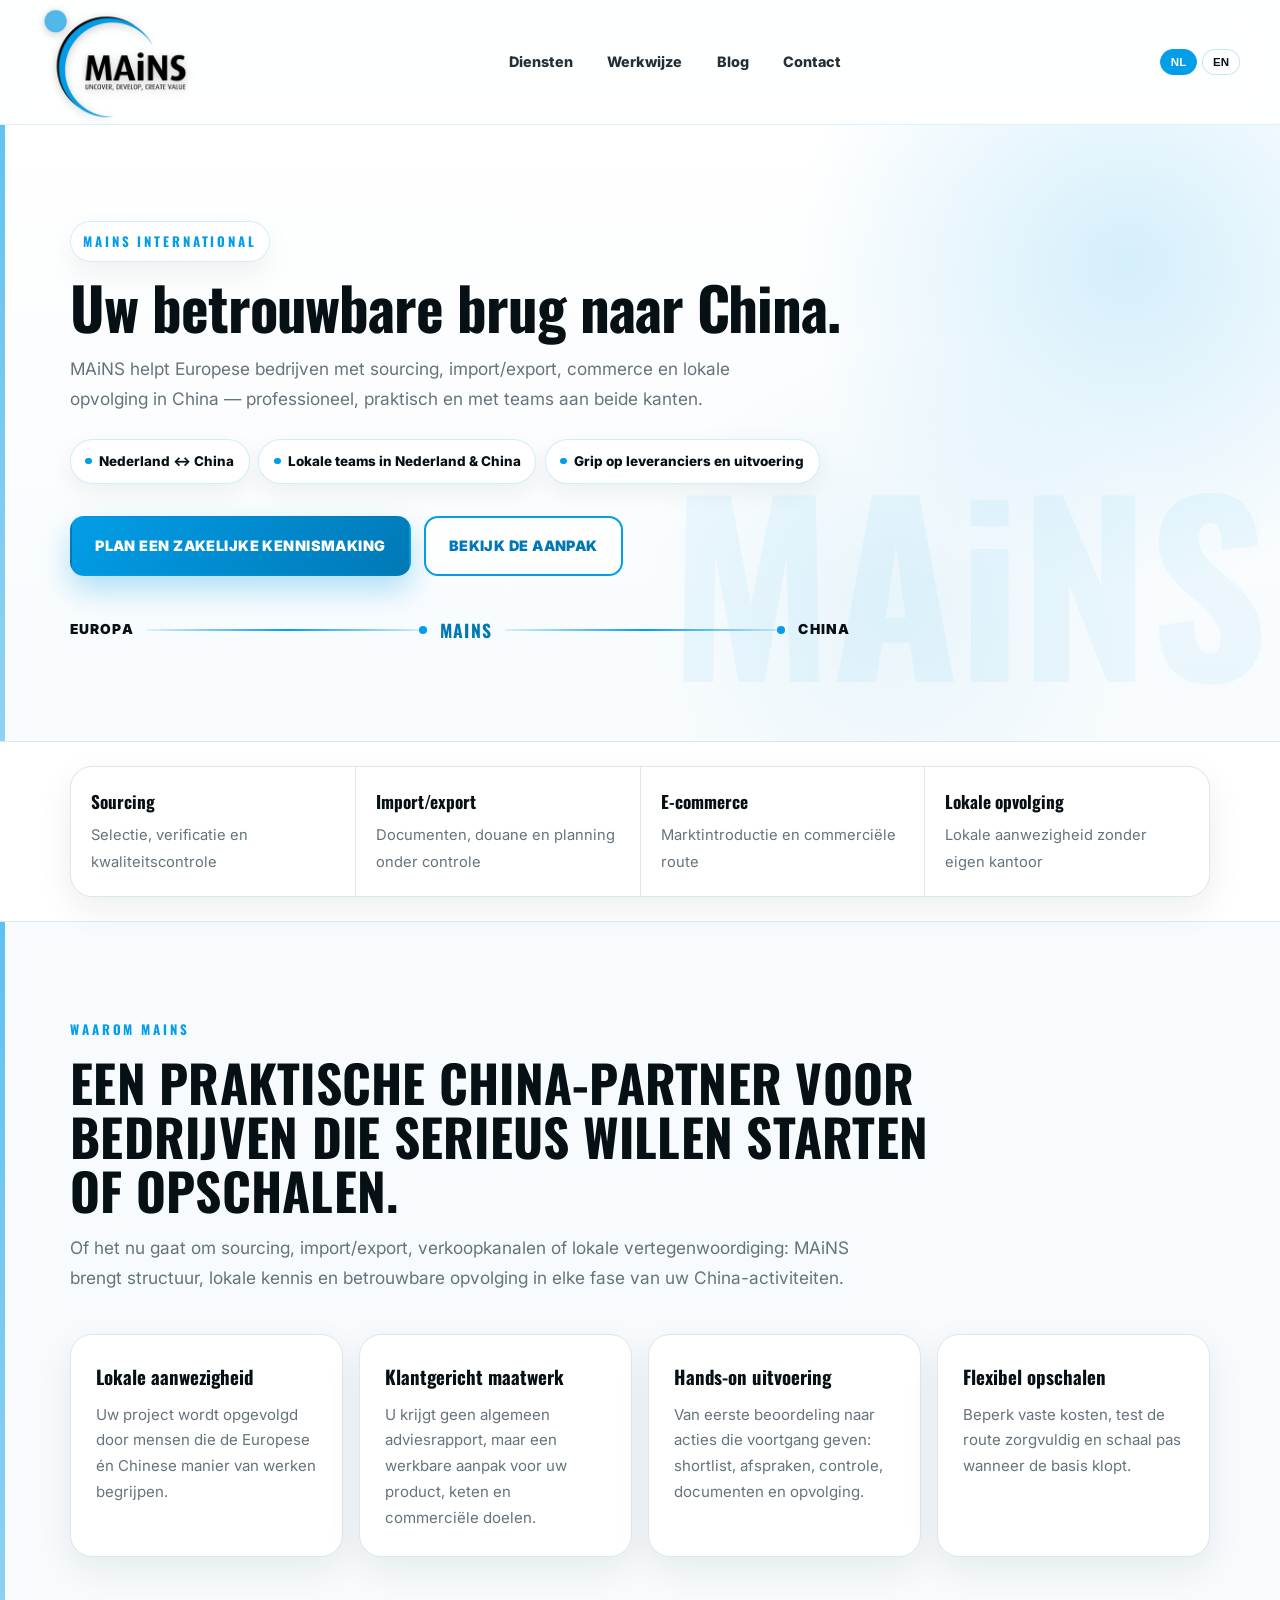
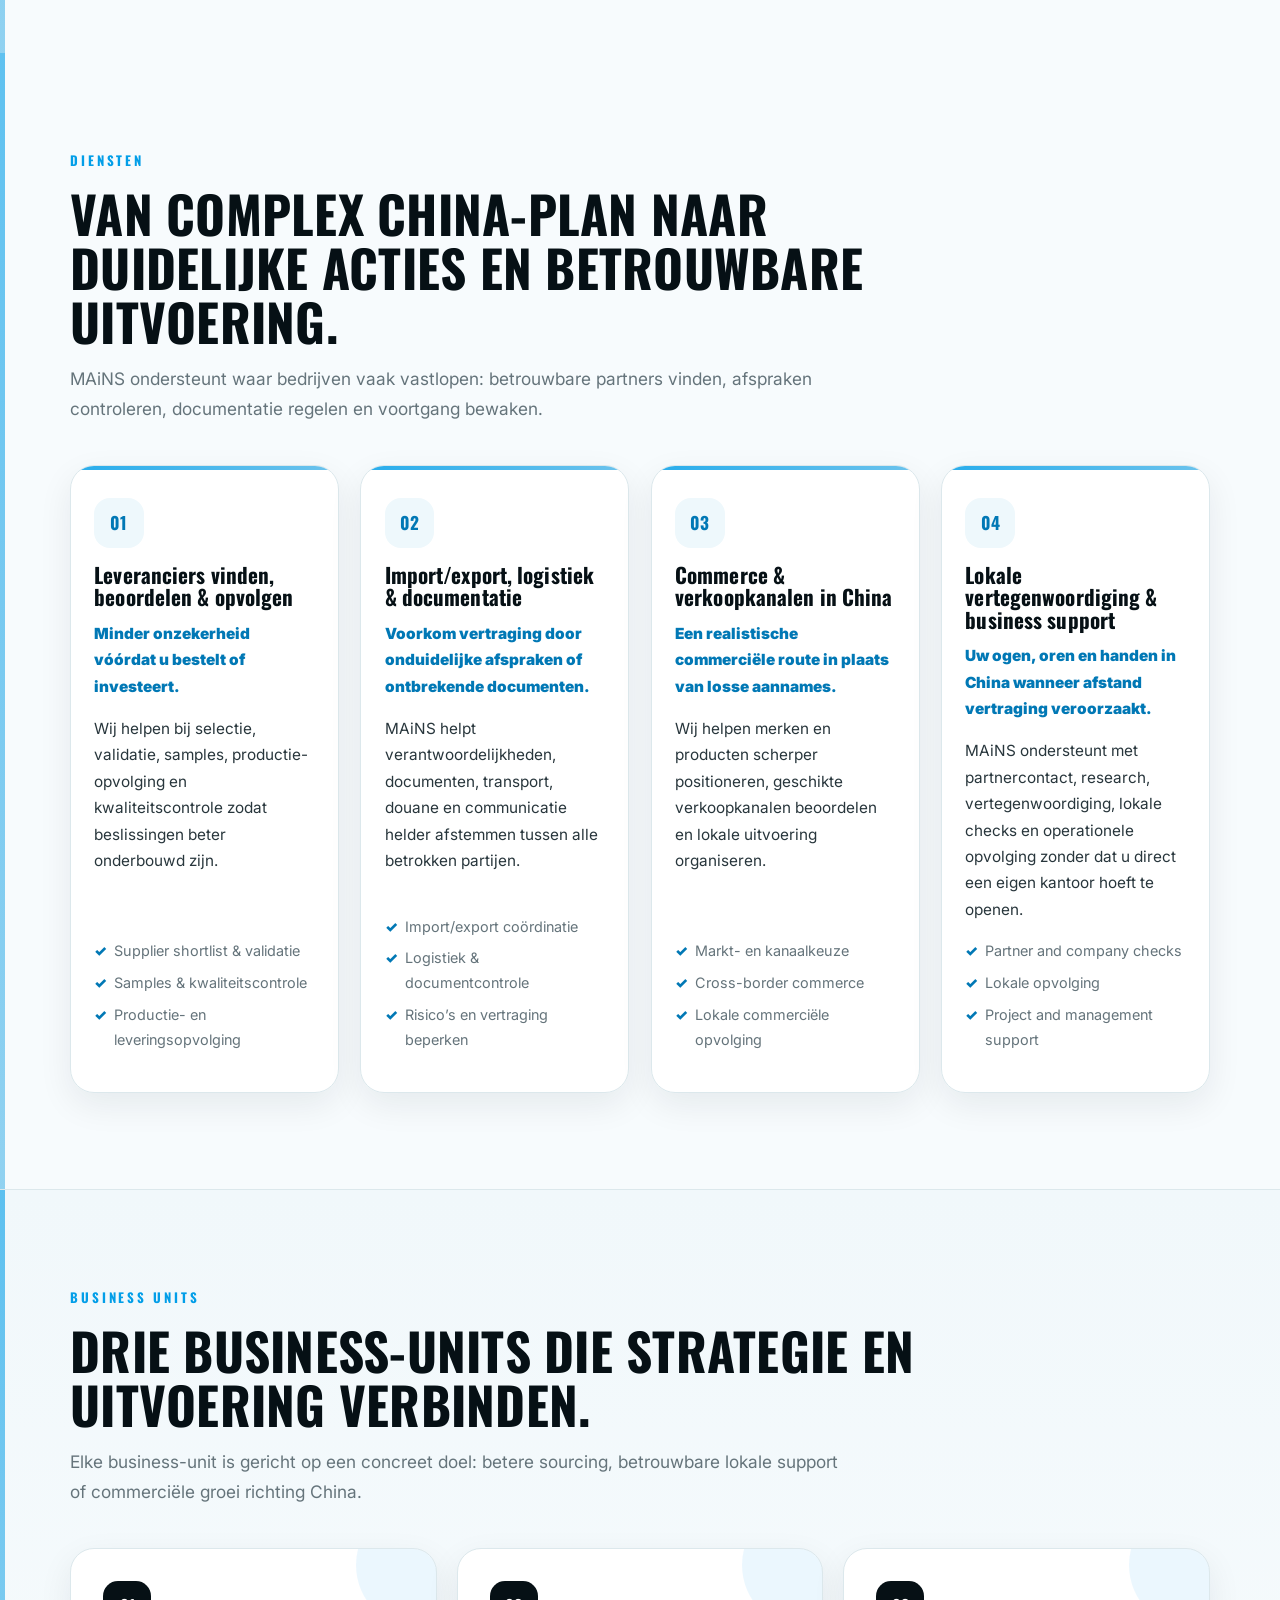
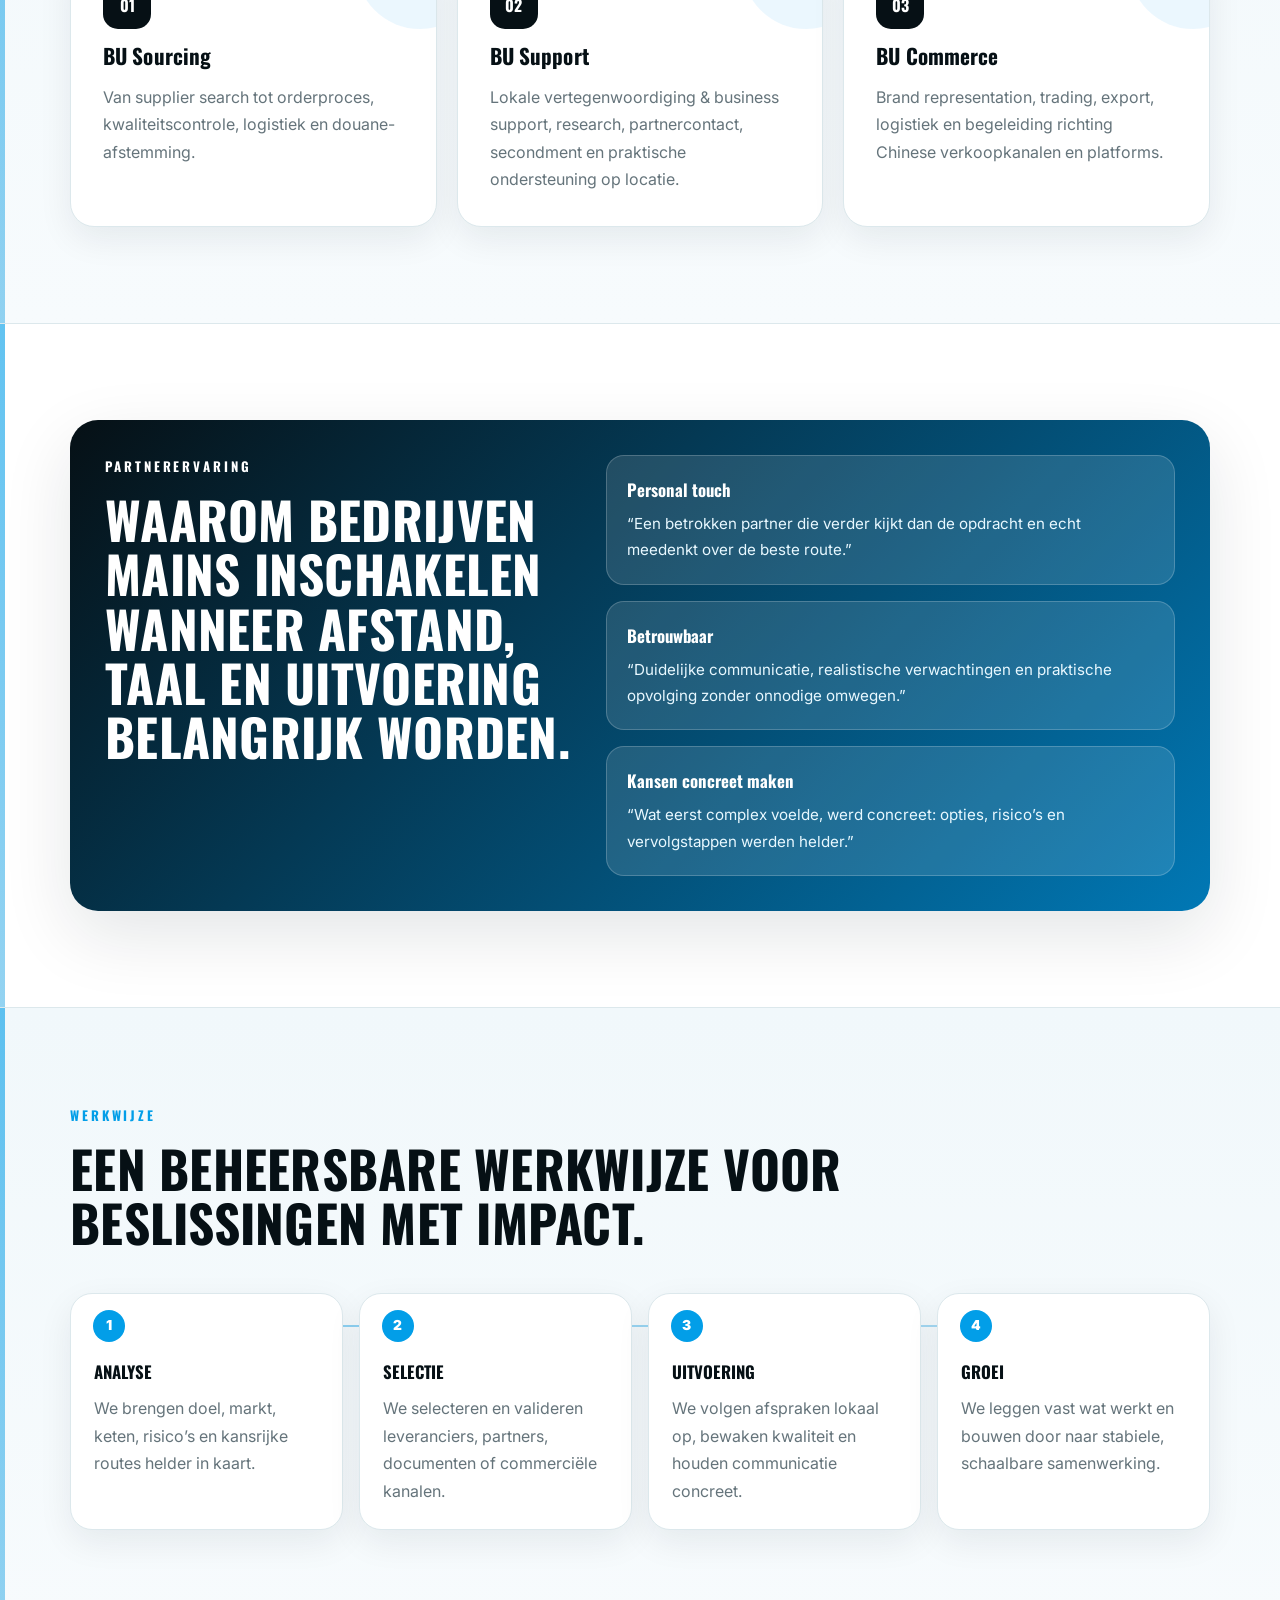
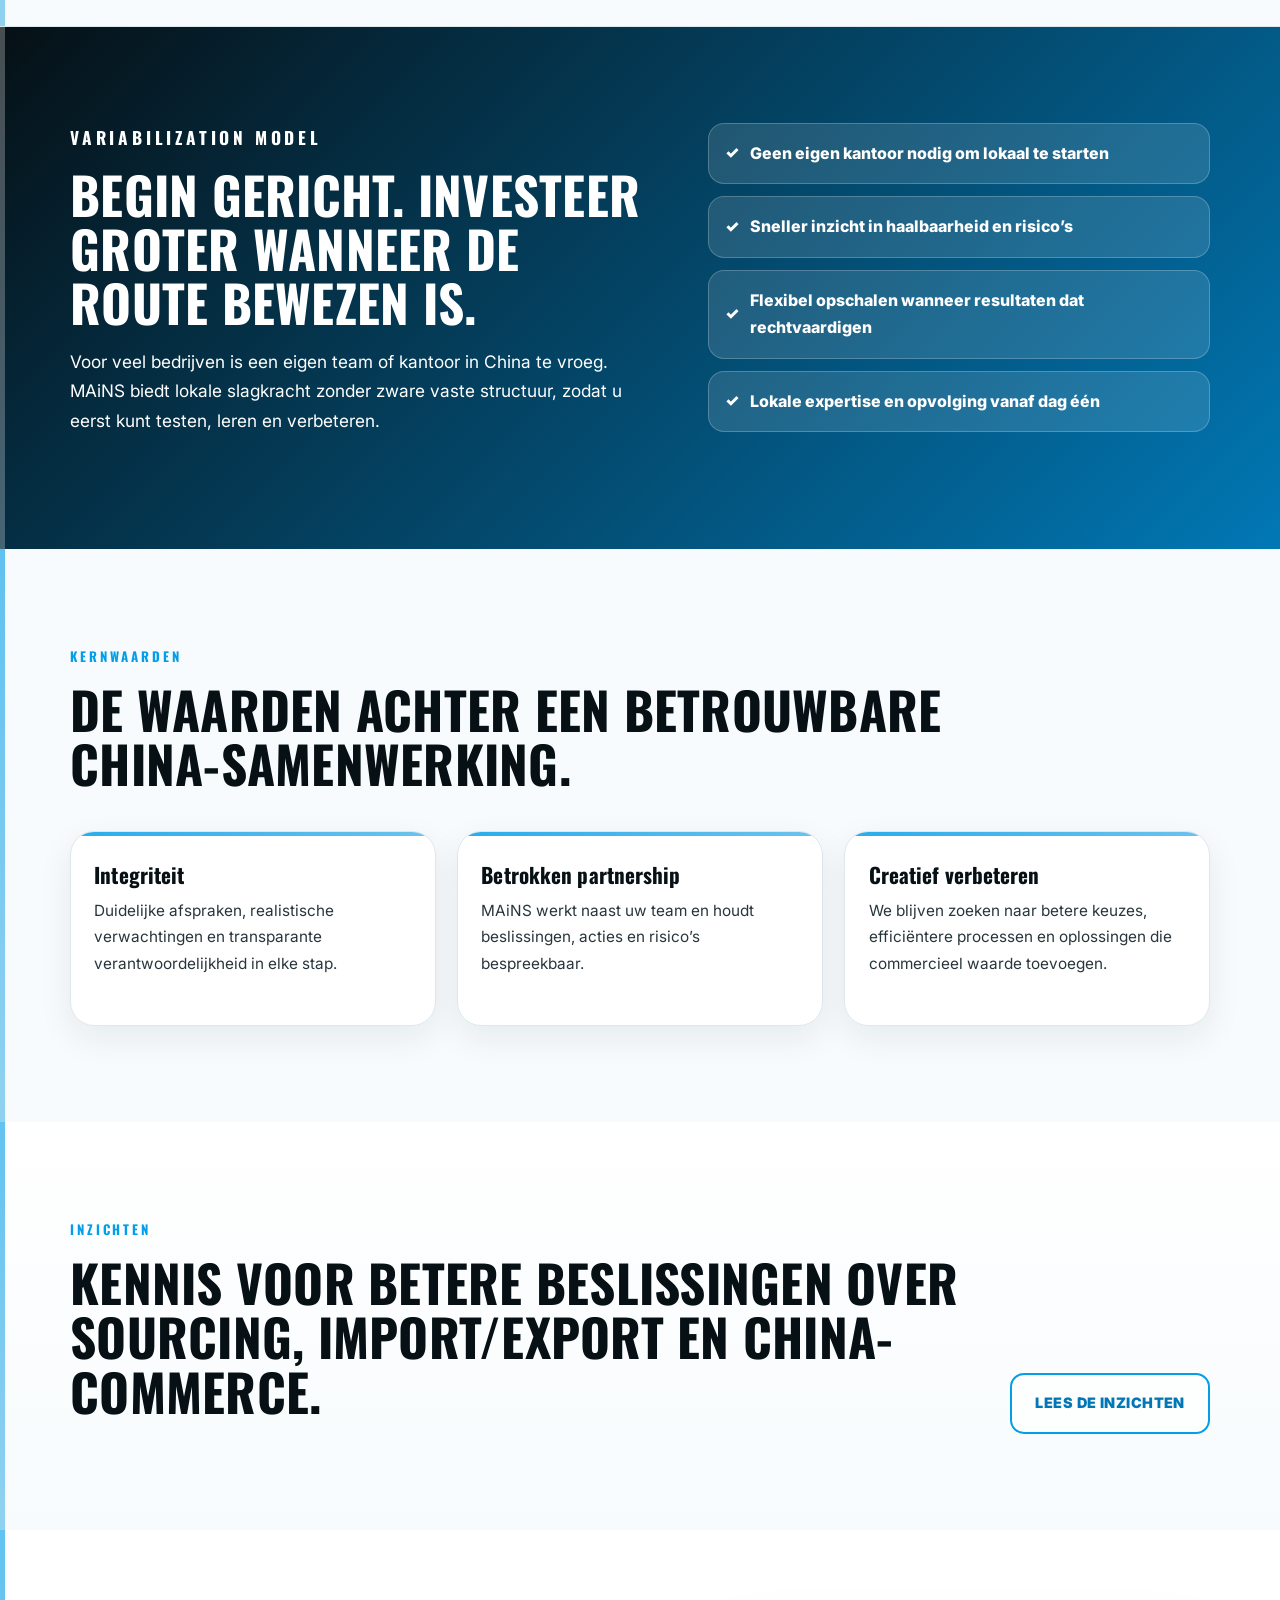
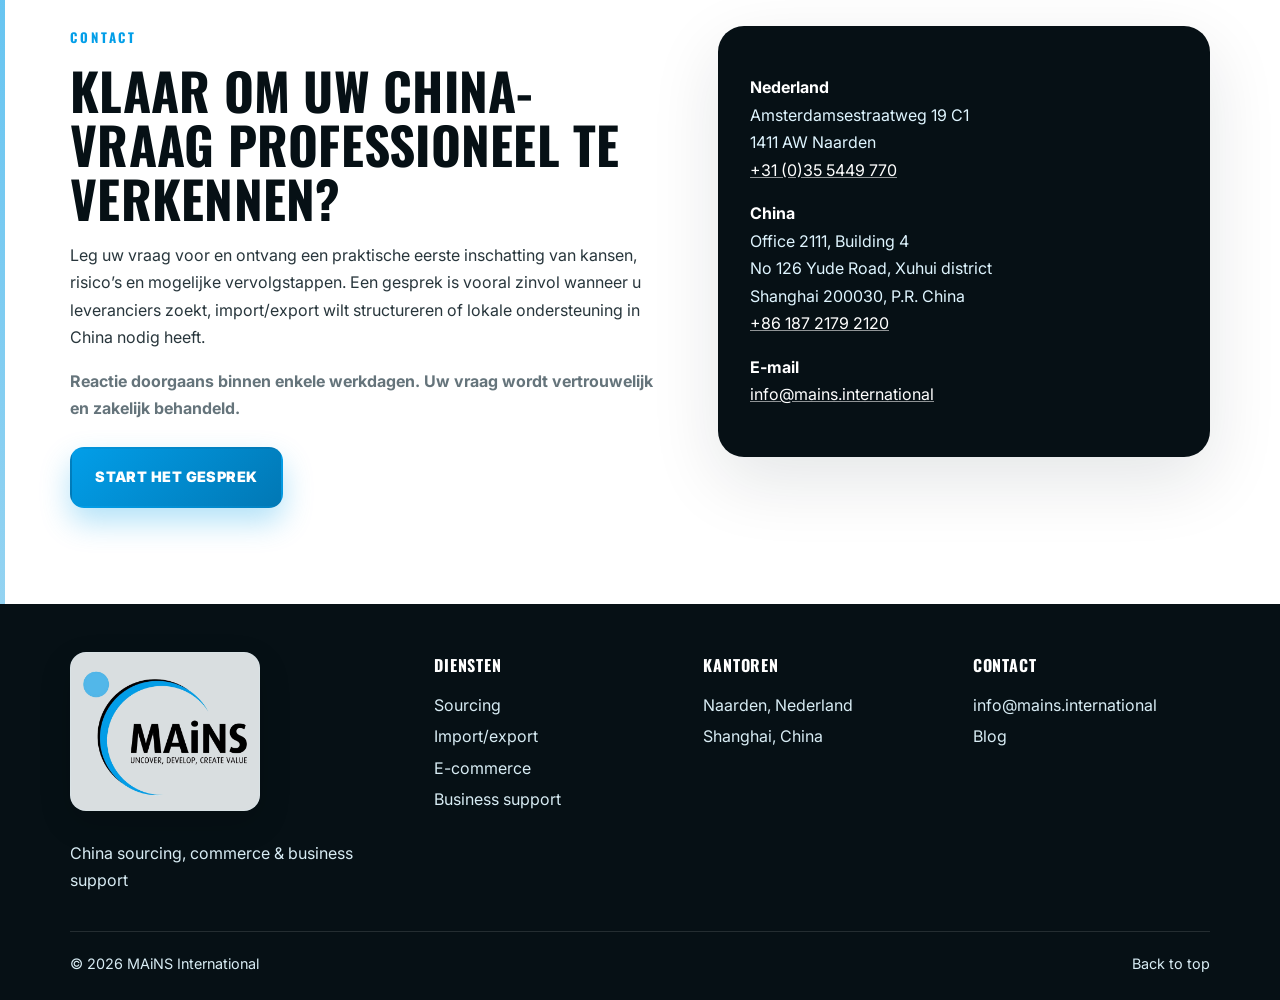
==== commit ea079ca8: "Refine MAiNS hero for calmer professional look" ====
--- a/index.html
+++ b/index.html
@@ -9,7 +9,7 @@
   <meta property="og:description" content="Lokale China-expertise voor sourcing, import/export, commerce en betrouwbare business support.">
   <meta property="og:type" content="website">
   <meta name="theme-color" content="#029ee8">
-  <link rel="stylesheet" href="assets/styles.css?v=20260702-1">
+  <link rel="stylesheet" href="assets/styles.css?v=20260702-2">
   <script type="application/ld+json">
   {
     "@context": "https://schema.org",
@@ -50,16 +50,16 @@
       <div class="wrap hero-grid">
         <div class="hero-copy">
           <p class="eyebrow hero-eyebrow" data-i18n="eyebrow">MAiNS International</p>
-          <h1 data-i18n="heroTitle">Zakendoen met China, professioneel begeleid van plan tot uitvoering.</h1>
-          <p class="lead" data-i18n="heroLead">MAiNS helpt Europese bedrijven leveranciers, logistiek, verkoopkanalen en lokale opvolging in China professioneel organiseren — met teams in Nederland en China.</p>
+          <h1 data-i18n="heroTitle">Uw betrouwbare brug naar China.</h1>
+          <p class="lead" data-i18n="heroLead">MAiNS helpt Europese bedrijven met sourcing, import/export, commerce en lokale opvolging in China — professioneel, praktisch en met teams aan beide kanten.</p>
           <div class="hero-proof" aria-label="MAiNS focus">
             <span data-i18n="proofOne">Nederland ↔ China</span>
             <span data-i18n="proofTwo">Lokale teams in Nederland & China</span>
-            <span data-i18n="proofThree">Grip op leveranciers, partners en uitvoering</span>
+            <span data-i18n="proofThree">Grip op leveranciers en uitvoering</span>
           </div>
           <div class="actions">
             <a class="button primary" href="#contact" data-i18n="heroCta">Plan een zakelijke kennismaking</a>
-            <a class="button ghost" href="#services" data-i18n="heroSecondary">Bekijk wat MAiNS regelt</a>
+            <a class="button ghost" href="#services" data-i18n="heroSecondary">Bekijk de aanpak</a>
           </div>
         </div>
         <div class="trade-line" aria-label="Europe to China bridge">
@@ -240,7 +240,7 @@
     const translations = {
       nl: {
         skip: 'Naar inhoud', navServices: 'Diensten', navProcess: 'Werkwijze', navBlog: 'Blog', navContact: 'Contact', eyebrow: 'MAiNS International',
-        heroTitle: 'Zakendoen met China, professioneel begeleid van plan tot uitvoering.', heroLead: 'MAiNS helpt Europese bedrijven leveranciers, logistiek, verkoopkanalen en lokale opvolging in China professioneel organiseren — met teams in Nederland en China.', heroCta: 'Plan een zakelijke kennismaking', heroSecondary: 'Bekijk wat MAiNS regelt', proofOne: 'Nederland ↔ China', proofTwo: 'Lokale teams in Nederland & China', proofThree: 'Grip op leveranciers, partners en uitvoering', tradeEurope: 'Europa', tradeChina: 'China',
+        heroTitle: 'Uw betrouwbare brug naar China.', heroLead: 'MAiNS helpt Europese bedrijven met sourcing, import/export, commerce en lokale opvolging in China — professioneel, praktisch en met teams aan beide kanten.', heroCta: 'Plan een zakelijke kennismaking', heroSecondary: 'Bekijk de aanpak', proofOne: 'Nederland ↔ China', proofTwo: 'Lokale teams in Nederland & China', proofThree: 'Grip op leveranciers en uitvoering', tradeEurope: 'Europa', tradeChina: 'China',
         trustOneTitle: 'Sourcing', trustOneText: 'Selectie, verificatie en kwaliteitscontrole', trustTwoTitle: 'Import/export', trustTwoText: 'Documenten, douane en planning onder controle', trustThreeTitle: 'E-commerce', trustThreeText: 'Marktintroductie en commerciële route', trustFourTitle: 'Lokale opvolging', trustFourText: 'Lokale aanwezigheid zonder eigen kantoor',
         servicesEyebrow: 'Diensten', servicesTitle: 'Van complex China-plan naar duidelijke acties en betrouwbare uitvoering.', servicesIntro: 'MAiNS ondersteunt waar bedrijven vaak vastlopen: betrouwbare partners vinden, afspraken controleren, documentatie regelen en voortgang bewaken.', serviceOneTitle: 'Leveranciers vinden, beoordelen & opvolgen', serviceOneResult: 'Minder onzekerheid vóórdat u bestelt of investeert.', serviceOneText: 'Wij helpen bij selectie, validatie, samples, productie-opvolging en kwaliteitscontrole zodat beslissingen beter onderbouwd zijn.', serviceOneA: 'Supplier shortlist & validatie', serviceOneB: 'Samples & kwaliteitscontrole', serviceOneC: 'Productie- en leveringsopvolging', serviceTwoTitle: 'Import/export, logistiek & documentatie', serviceTwoResult: 'Voorkom vertraging door onduidelijke afspraken of ontbrekende documenten.', serviceTwoText: 'MAiNS helpt verantwoordelijkheden, documenten, transport, douane en communicatie helder afstemmen tussen alle betrokken partijen.', serviceTwoA: 'Import/export coördinatie', serviceTwoB: 'Logistiek & documentcontrole', serviceTwoC: 'Risico’s en vertraging beperken', serviceThreeTitle: 'Commerce & verkoopkanalen in China', serviceThreeResult: 'Een realistische commerciële route in plaats van losse aannames.', serviceThreeText: 'Wij helpen merken en producten scherper positioneren, geschikte verkoopkanalen beoordelen en lokale uitvoering organiseren.', serviceThreeA: 'Markt- en kanaalkeuze', serviceThreeB: 'Cross-border commerce', serviceThreeC: 'Lokale commerciële opvolging', serviceFourTitle: 'Lokale vertegenwoordiging & business support', serviceFourResult: 'Uw ogen, oren en handen in China wanneer afstand vertraging veroorzaakt.', serviceFourText: 'MAiNS ondersteunt met partnercontact, research, vertegenwoordiging, lokale checks en operationele opvolging zonder dat u direct een eigen kantoor hoeft te openen.', serviceFourA: 'Partner and company checks', serviceFourB: 'Lokale opvolging', serviceFourC: 'Project and management support',
         processEyebrow: 'Werkwijze', processTitle: 'Een beheersbare werkwijze voor beslissingen met impact.', stepOneTitle: 'Analyse', stepOneText: 'We brengen doel, markt, keten, risico’s en kansrijke routes helder in kaart.', stepTwoTitle: 'Selectie', stepTwoText: 'We selecteren en valideren leveranciers, partners, documenten of commerciële kanalen.', stepThreeTitle: 'Uitvoering', stepThreeText: 'We volgen afspraken lokaal op, bewaken kwaliteit en houden communicatie concreet.', stepFourTitle: 'Groei', stepFourText: 'We leggen vast wat werkt en bouwen door naar stabiele, schaalbare samenwerking.',
@@ -252,7 +252,7 @@
       },
       en: {
         skip: 'Skip to content', navServices: 'Services', navProcess: 'Process', navBlog: 'Blog', navContact: 'Contact', eyebrow: 'MAiNS International',
-        heroTitle: 'Doing business with China, professionally guided from plan to execution.', heroLead: 'MAiNS helps European companies organize suppliers, logistics, sales channels and local follow-up in China — with teams in the Netherlands and China.', heroCta: 'Plan a business introduction', heroSecondary: 'See what MAiNS handles', proofOne: 'Netherlands ↔ China', proofTwo: 'Local teams in the Netherlands & China', proofThree: 'Control over suppliers, partners and execution', tradeEurope: 'Europe', tradeChina: 'China',
+        heroTitle: 'Your trusted bridge to China.', heroLead: 'MAiNS helps European companies with sourcing, import/export, commerce and local follow-up in China — professional, practical and with teams on both sides.', heroCta: 'Plan a business introduction', heroSecondary: 'View the approach', proofOne: 'Netherlands ↔ China', proofTwo: 'Local teams in the Netherlands & China', proofThree: 'Control over suppliers and execution', tradeEurope: 'Europe', tradeChina: 'China',
         trustOneTitle: 'Sourcing', trustOneText: 'Selection, verification and quality control', trustTwoTitle: 'Import/export', trustTwoText: 'Documents, customs and planning under control', trustThreeTitle: 'E-commerce', trustThreeText: 'Market entry and commercial route', trustFourTitle: 'Local follow-up', trustFourText: 'Local presence without your own office',
         servicesEyebrow: 'Services', servicesTitle: 'From complex China plans to clear actions and reliable execution.', servicesIntro: 'MAiNS supports where companies often get stuck: finding reliable partners, checking agreements, arranging documentation and monitoring progress.', serviceOneTitle: 'Find, assess & follow up suppliers', serviceOneResult: 'Less uncertainty before you order or invest.', serviceOneText: 'We support selection, validation, samples, production follow-up and quality control so decisions are better grounded.', serviceOneA: 'Supplier shortlist & validation', serviceOneB: 'Samples & quality control', serviceOneC: 'Production and delivery follow-up', serviceTwoTitle: 'Import/export, logistics & documentation', serviceTwoResult: 'Prevent delays caused by unclear agreements or missing documents.', serviceTwoText: 'MAiNS helps align responsibilities, documents, transport, customs and communication between all parties involved.', serviceTwoA: 'Import/export coordination', serviceTwoB: 'Logistics & document control', serviceTwoC: 'Reduce risks and delays', serviceThreeTitle: 'Commerce & sales channels in China', serviceThreeResult: 'A realistic commercial route instead of loose assumptions.', serviceThreeText: 'We help position brands and products, assess suitable sales channels and organize local execution.', serviceThreeA: 'Market and channel choice', serviceThreeB: 'Cross-border commerce', serviceThreeC: 'Local commercial follow-up', serviceFourTitle: 'Local representation & business support', serviceFourResult: 'Your eyes, ears and hands in China when distance creates delay.', serviceFourText: 'MAiNS supports partner communication, research, representation, local checks and operational follow-up without immediately opening your own office.', serviceFourA: 'Partner and company checks', serviceFourB: 'Local follow-up', serviceFourC: 'Project and management support',
         processEyebrow: 'Process', processTitle: 'A manageable approach for decisions that matter.', stepOneTitle: 'Analysis', stepOneText: 'We map the goal, market, supply chain, risks and promising routes clearly.', stepTwoTitle: 'Selection', stepTwoText: 'We select and validate suppliers, partners, documents or commercial channels.', stepThreeTitle: 'Execution', stepThreeText: 'We follow up agreements locally, monitor quality and keep communication concrete.', stepFourTitle: 'Growth', stepFourText: 'We document what works and build toward stable, scalable cooperation.',
--- a/assets/styles.css
+++ b/assets/styles.css
@@ -81,7 +81,7 @@
 .lang-link { color: var(--ink); text-decoration: none; background: #fff; border: 1px solid rgba(2,158,232,.24); border-radius: 999px; padding: .38rem .62rem; font-size: .72rem; font-weight: 900; transition: .2s ease; }
 .lang-link:hover, .lang-link.active { background: var(--blue); color: #fff; border-color: var(--blue); }
 
-.section { padding: 104px 0; position: relative; }
+.section { padding: 96px 0; position: relative; }
 .section::before { content: ''; position: absolute; inset: 0 auto 0 0; width: 5px; background: linear-gradient(180deg, var(--blue), var(--light-blue)); opacity: .62; }
 .section.muted { background: linear-gradient(180deg, #f1f8fb, var(--bg)); border-block: 1px solid var(--line); }
 
@@ -95,10 +95,10 @@
   margin: 0 0 .9rem;
 }
 h1, h2, h3 { font-family: 'Oswald', sans-serif; color: var(--ink); line-height: 1.06; margin: 0 0 1rem; letter-spacing: .005em; }
-h1 { font-size: clamp(3.1rem, 7.2vw, 6.4rem); max-width: 1010px; text-transform: uppercase; }
+h1 { font-size: clamp(2.35rem, 4.6vw, 4.25rem); max-width: 780px; text-transform: none; letter-spacing: -.018em; }
 h2 { font-size: clamp(2rem, 4vw, 3.55rem); max-width: 900px; text-transform: uppercase; }
 h3 { font-size: 1.32rem; }
-.lead { font-size: clamp(1.08rem, 1.55vw, 1.28rem); color: var(--muted); max-width: 760px; margin: 0 0 1.7rem; }
+.lead { font-size: clamp(1.02rem, 1.35vw, 1.18rem); color: var(--muted); max-width: 700px; margin: 0 0 1.55rem; }
 .section-intro { font-size: 1.08rem; color: var(--muted); max-width: 780px; margin: 0 0 2.6rem; }
 
 .actions { display: flex; gap: .8rem; flex-wrap: wrap; margin-top: 2rem; }
@@ -108,10 +108,10 @@
 .button.ghost { color: var(--blue-dark); background: rgba(255,255,255,.76); }
 .button.ghost:hover { background: rgba(2,158,232,.10); }
 
-.hero { min-height: 760px; display: grid; align-items: center; overflow: hidden; background: radial-gradient(circle at 88% 22%, rgba(2,158,232,.22), transparent 27%), radial-gradient(circle at 70% 76%, rgba(82,184,233,.16), transparent 25%), linear-gradient(180deg, #fff, var(--bg)); }
+.hero { min-height: 575px; display: grid; align-items: center; overflow: hidden; background: radial-gradient(circle at 88% 22%, rgba(2,158,232,.16), transparent 27%), radial-gradient(circle at 70% 76%, rgba(82,184,233,.10), transparent 25%), linear-gradient(180deg, #fff, var(--bg)); }
 .hero::after { content: 'MAiNS'; position: absolute; right: clamp(-4rem, 1vw, 4rem); bottom: 3rem; font-family: 'Oswald', sans-serif; font-size: clamp(6rem, 18vw, 16rem); font-weight: 700; line-height: 1; color: rgba(2, 158, 232, .055); pointer-events: none; }
 .hero-grid { position: relative; z-index: 1; display: grid; gap: 2.4rem; }
-.hero-copy { max-width: 980px; }
+.hero-copy { max-width: 860px; }
 .hero-eyebrow { display: inline-flex; align-items: center; gap: .55rem; padding: .5rem .75rem; background: rgba(255,255,255,.78); border: 1px solid rgba(2,158,232,.18); border-radius: 999px; box-shadow: 0 12px 30px rgba(5,28,38,.06); }
 .hero-proof { display: flex; gap: .55rem; flex-wrap: wrap; margin-top: 1.1rem; }
 .hero-proof span { display: inline-flex; align-items: center; gap: .45rem; padding: .62rem .9rem; border-radius: 999px; background: #fff; border: 1px solid rgba(2,158,232,.18); color: var(--ink); font-weight: 800; font-size: .84rem; box-shadow: 0 8px 24px rgba(5,28,38,.06); }
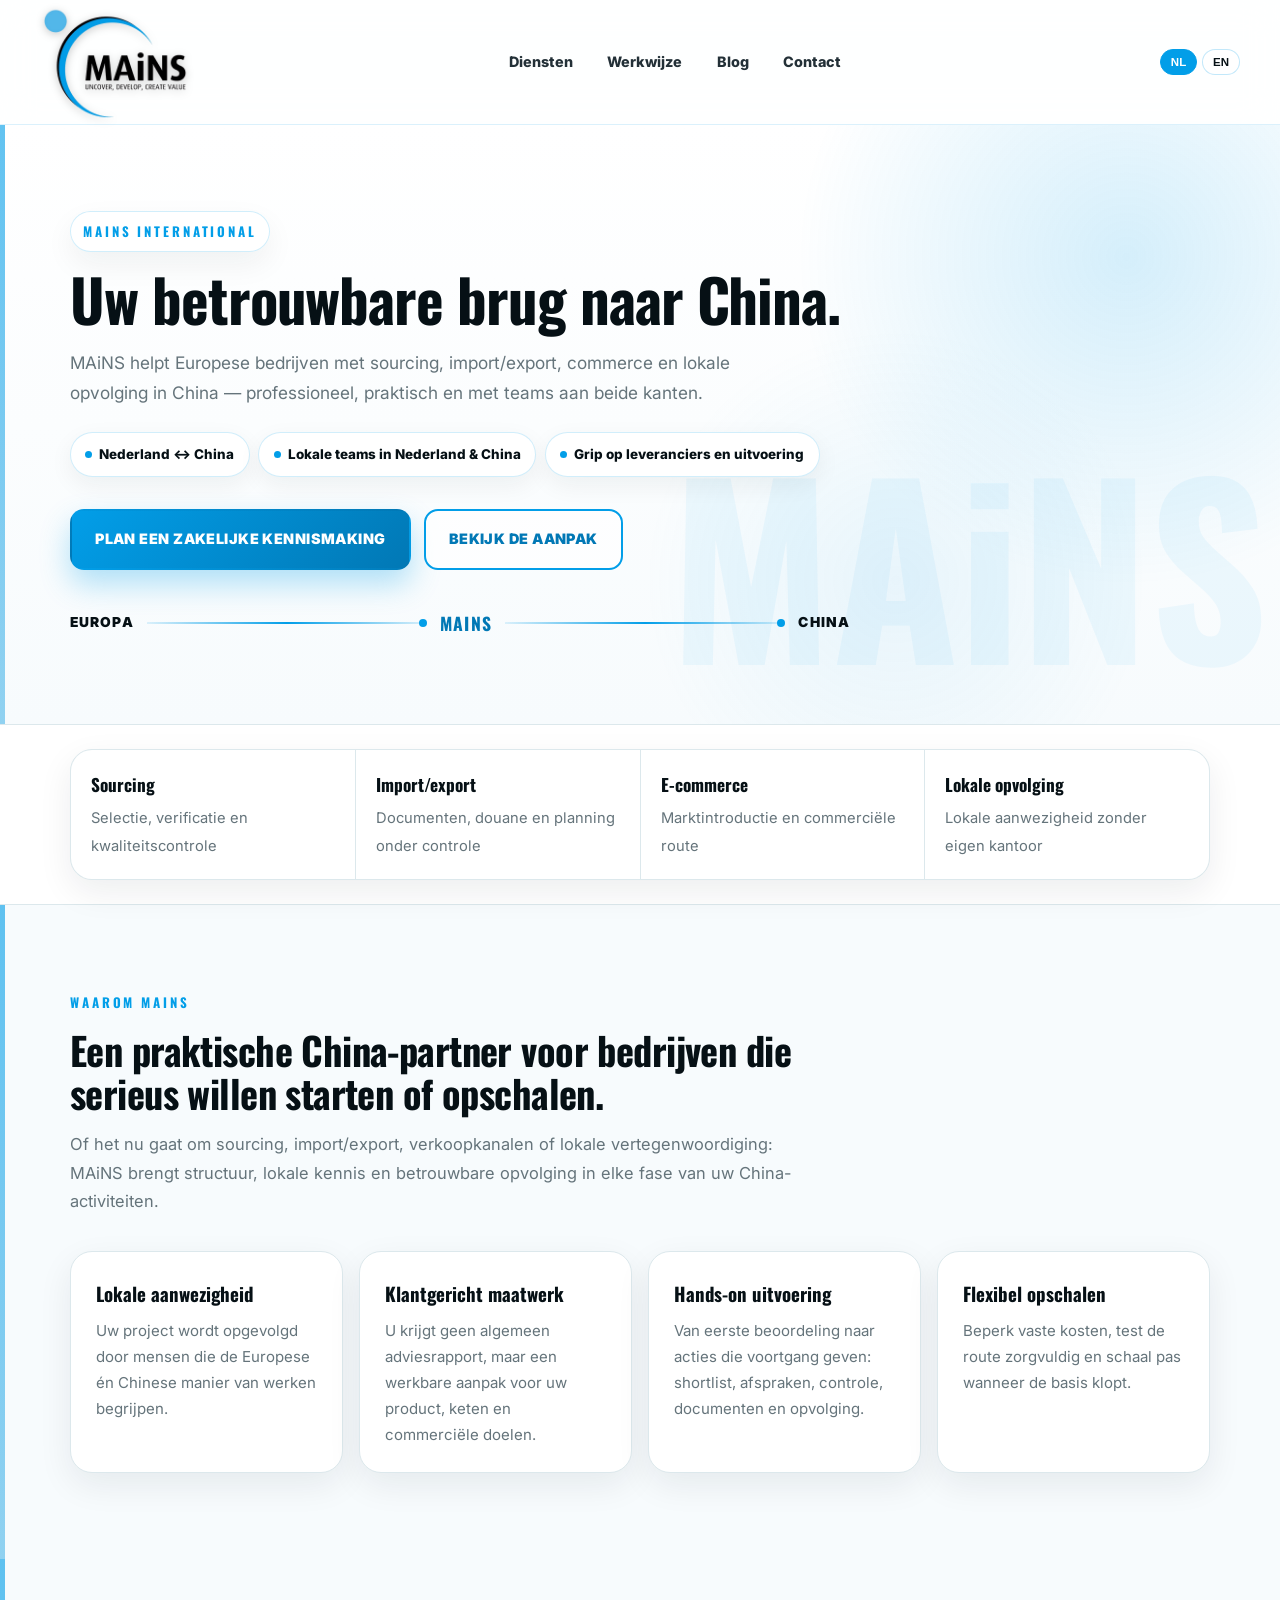
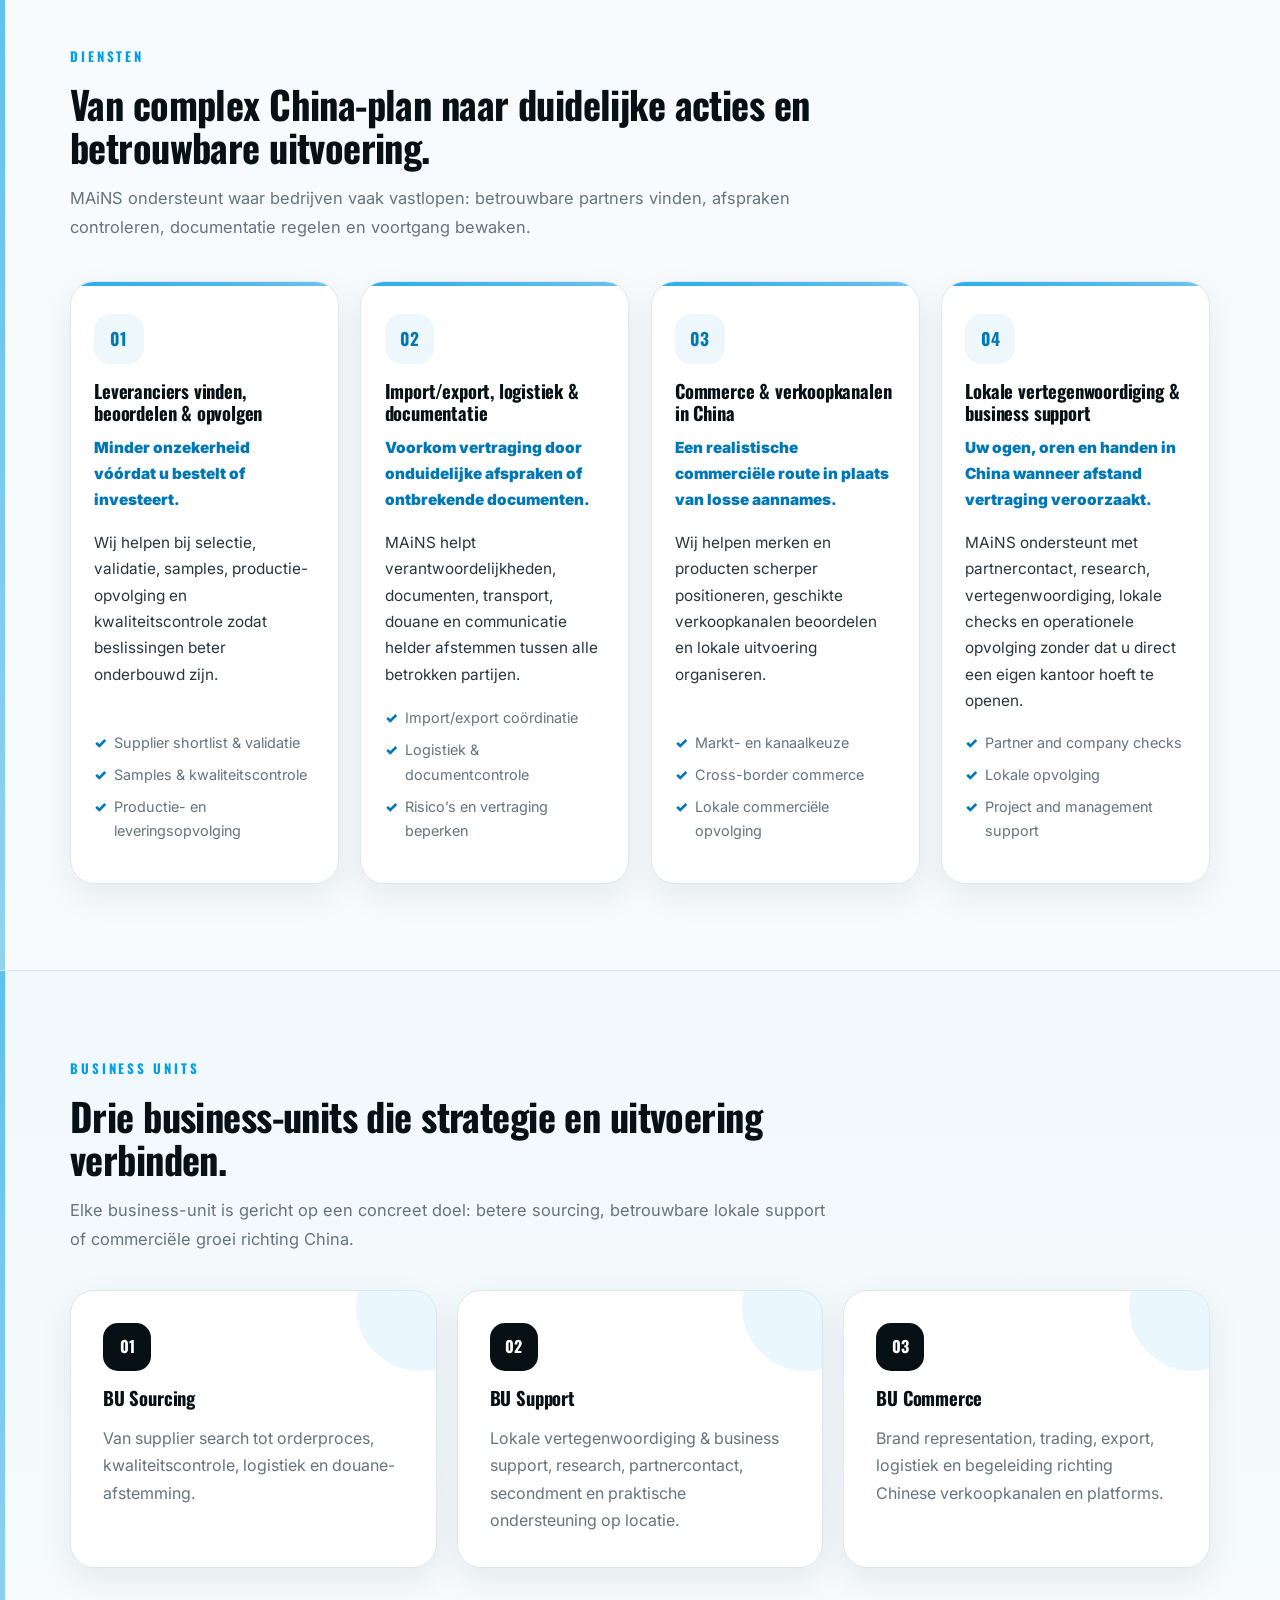
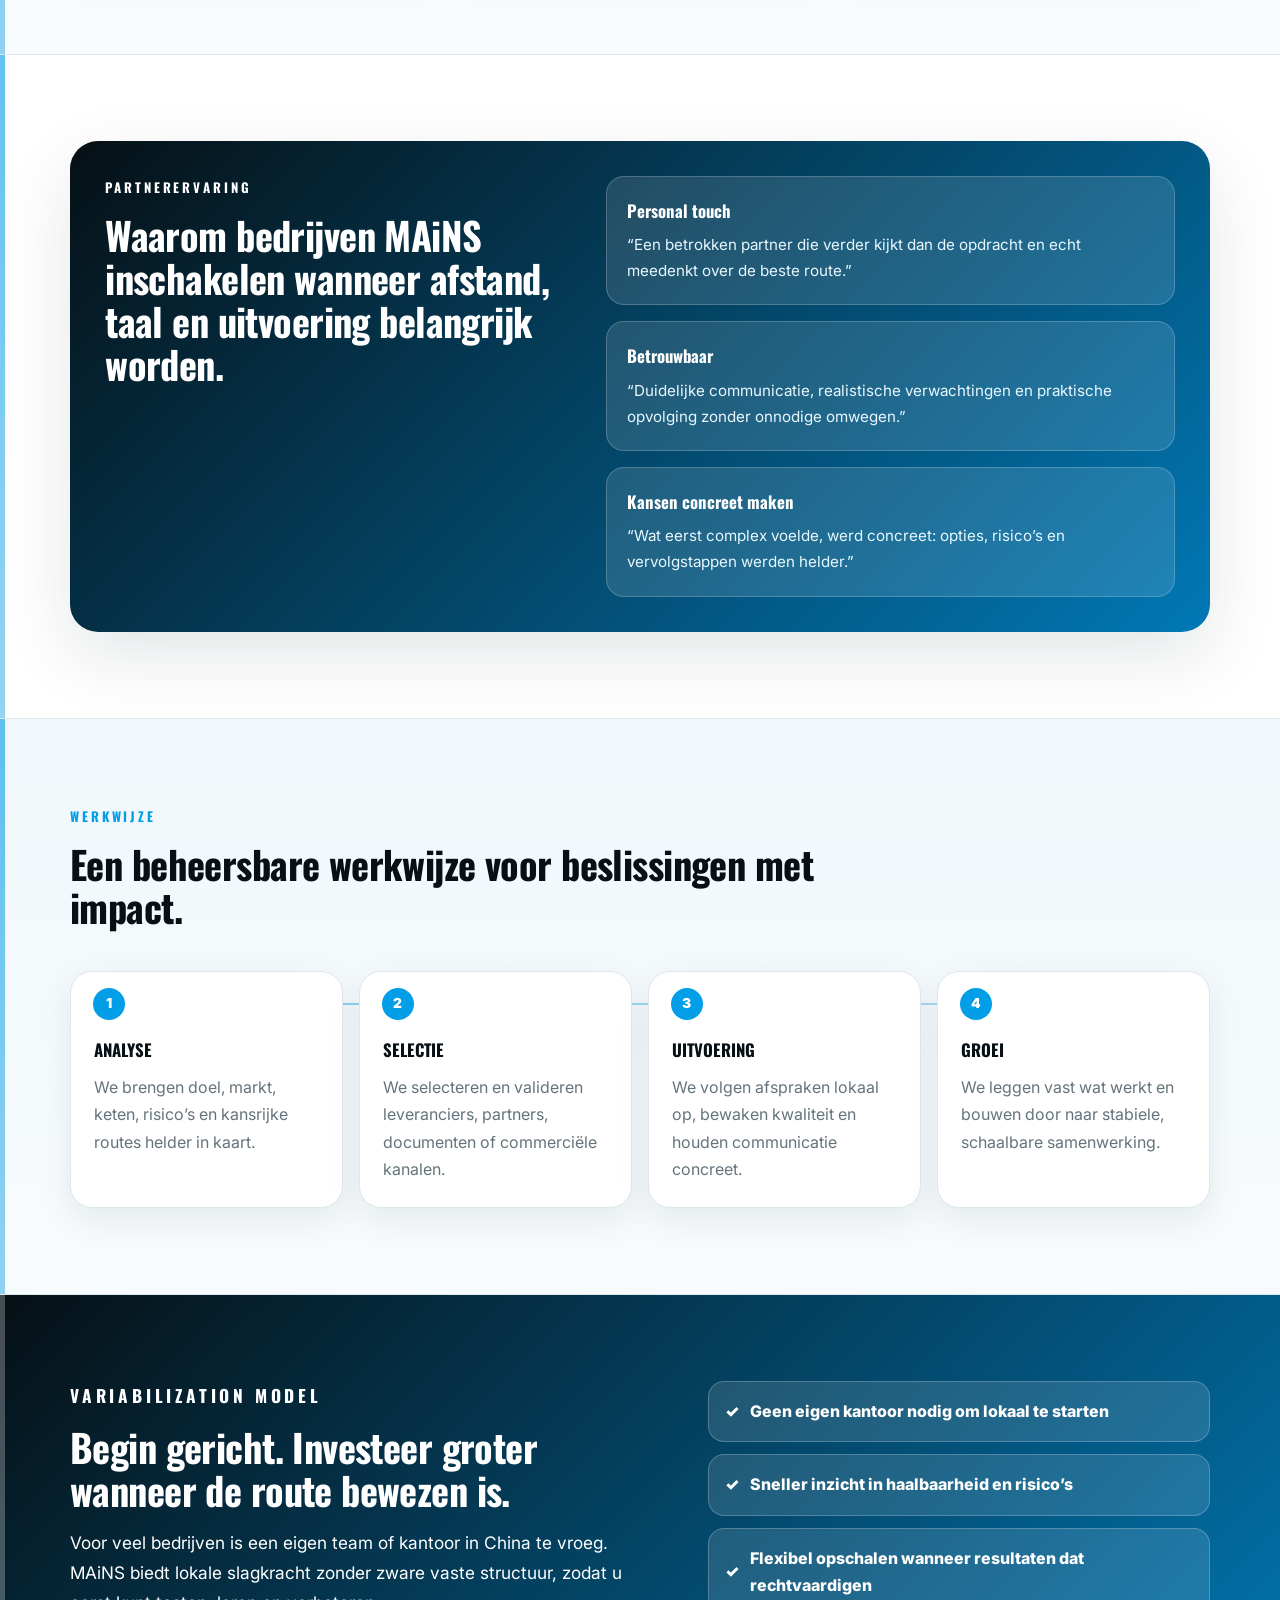
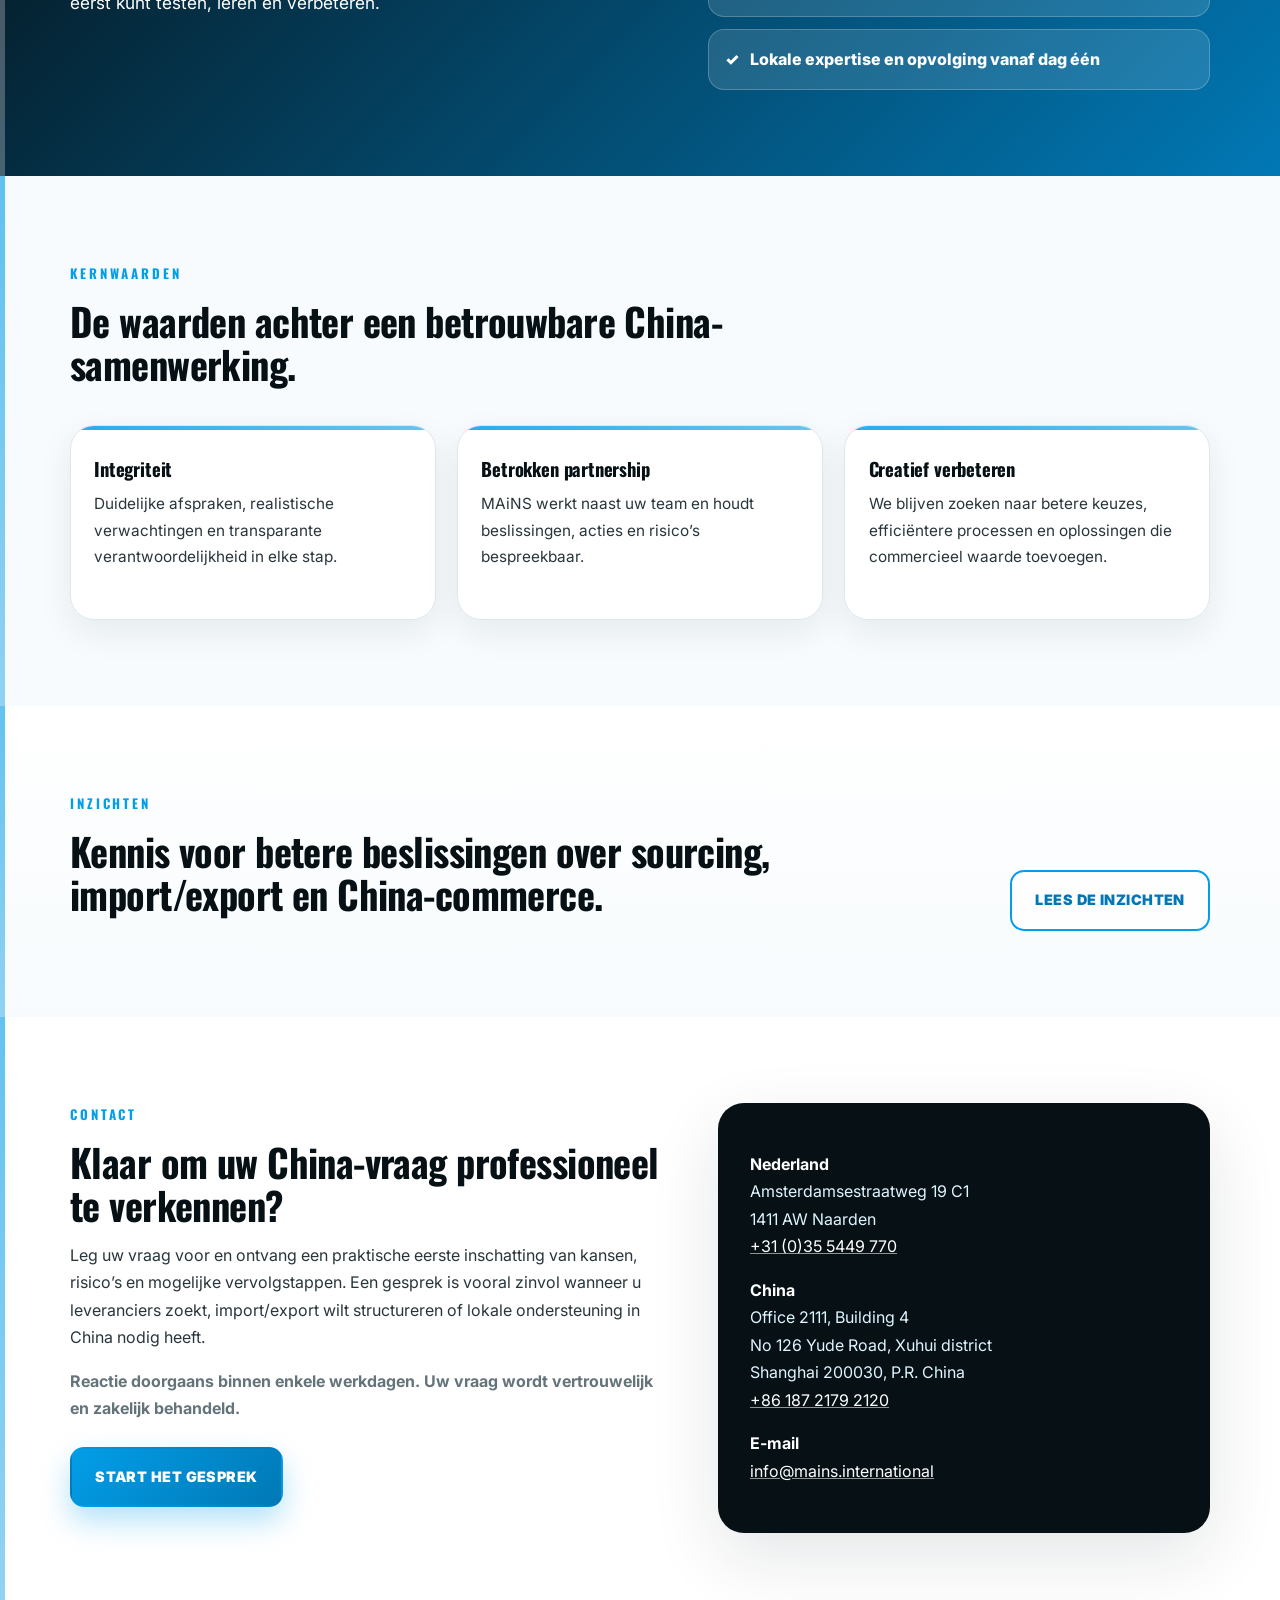
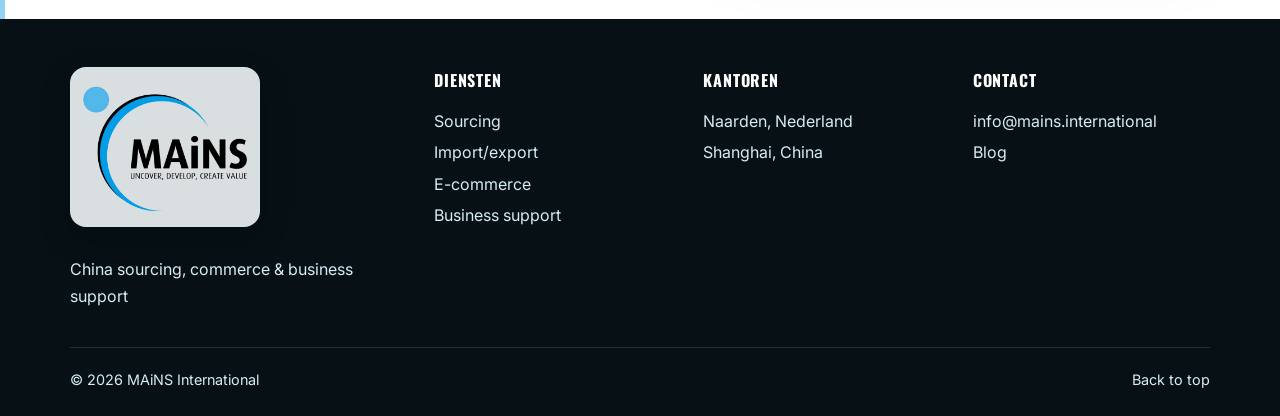
==== commit 1e9afbcc: "Make MAiNS headings calmer and more professional" ====
--- a/index.html
+++ b/index.html
@@ -9,7 +9,8 @@
   <meta property="og:description" content="Lokale China-expertise voor sourcing, import/export, commerce en betrouwbare business support.">
   <meta property="og:type" content="website">
   <meta name="theme-color" content="#029ee8">
-  <link rel="stylesheet" href="assets/styles.css?v=20260702-2">
+  <meta name="site-version" content="hero-compact-20260702-3">
+  <link rel="stylesheet" href="assets/styles.css?v=20260702-3">
   <script type="application/ld+json">
   {
     "@context": "https://schema.org",
--- a/assets/styles.css
+++ b/assets/styles.css
@@ -81,7 +81,7 @@
 .lang-link { color: var(--ink); text-decoration: none; background: #fff; border: 1px solid rgba(2,158,232,.24); border-radius: 999px; padding: .38rem .62rem; font-size: .72rem; font-weight: 900; transition: .2s ease; }
 .lang-link:hover, .lang-link.active { background: var(--blue); color: #fff; border-color: var(--blue); }
 
-.section { padding: 96px 0; position: relative; }
+.section { padding: 86px 0; position: relative; }
 .section::before { content: ''; position: absolute; inset: 0 auto 0 0; width: 5px; background: linear-gradient(180deg, var(--blue), var(--light-blue)); opacity: .62; }
 .section.muted { background: linear-gradient(180deg, #f1f8fb, var(--bg)); border-block: 1px solid var(--line); }
 
@@ -94,12 +94,12 @@
   font-size: .82rem;
   margin: 0 0 .9rem;
 }
-h1, h2, h3 { font-family: 'Oswald', sans-serif; color: var(--ink); line-height: 1.06; margin: 0 0 1rem; letter-spacing: .005em; }
+h1, h2, h3 { font-family: 'Oswald', sans-serif; color: var(--ink); line-height: 1.12; margin: 0 0 1rem; letter-spacing: -.01em; }
 h1 { font-size: clamp(2.35rem, 4.6vw, 4.25rem); max-width: 780px; text-transform: none; letter-spacing: -.018em; }
-h2 { font-size: clamp(2rem, 4vw, 3.55rem); max-width: 900px; text-transform: uppercase; }
-h3 { font-size: 1.32rem; }
+h2 { font-size: clamp(1.75rem, 3vw, 2.65rem); max-width: 820px; text-transform: none; letter-spacing: -.015em; }
+h3 { font-size: 1.16rem; line-height: 1.18; }
 .lead { font-size: clamp(1.02rem, 1.35vw, 1.18rem); color: var(--muted); max-width: 700px; margin: 0 0 1.55rem; }
-.section-intro { font-size: 1.08rem; color: var(--muted); max-width: 780px; margin: 0 0 2.6rem; }
+.section-intro { font-size: 1.03rem; color: var(--muted); max-width: 760px; margin: 0 0 2.25rem; }
 
 .actions { display: flex; gap: .8rem; flex-wrap: wrap; margin-top: 2rem; }
 .button { display: inline-flex; align-items: center; justify-content: center; text-decoration: none; border-radius: 14px; font-weight: 900; font-size: .9rem; padding: 1rem 1.45rem; border: 2px solid var(--blue); text-transform: uppercase; letter-spacing: .03em; transition: .22s ease; }
@@ -150,7 +150,7 @@
 .card::before { content: ''; position: absolute; inset: 0 0 auto 0; height: 4px; background: linear-gradient(90deg, var(--blue), var(--light-blue)); opacity: .85; }
 .card:hover { transform: translateY(-5px); box-shadow: var(--shadow); border-color: rgba(2,158,232,.36); }
 .service-icon { width: 3.1rem; height: 3.1rem; display: inline-grid; place-items: center; border-radius: 16px; background: var(--soft); color: var(--blue-dark); font-family: 'Oswald', sans-serif; font-size: 1.08rem; font-weight: 800; margin-bottom: 1rem; }
-.card h3 { text-transform: none; margin-bottom: .75rem; }
+.card h3 { text-transform: none; margin-bottom: .7rem; }
 .card p { color: var(--text); font-size: .96rem; margin: 0 0 1rem; }
 .card .result { color: var(--blue-dark); font-weight: 900; }
 .card ul { padding: 0; list-style: none; margin: auto 0 0; font-size: .9rem; }
@@ -190,16 +190,16 @@
 .blog-card::before { content: ''; position: absolute; inset: 0 0 auto 0; height: 4px; background: linear-gradient(90deg, var(--blue), var(--light-blue)); }
 .blog-card.featured { background: linear-gradient(180deg, #fff, var(--soft)); }
 .blog-card:hover { transform: translateY(-5px); box-shadow: var(--shadow); border-color: rgba(2,158,232,.36); }
-.blog-card h2 { font-size: 1.55rem; text-transform: none; }
-.blog-card.featured h2 { font-size: 1.9rem; }
+.blog-card h2 { font-size: 1.35rem; text-transform: none; }
+.blog-card.featured h2 { font-size: 1.6rem; }
 .blog-card h2 a { color: var(--ink); text-decoration: none; }
 .blog-card p { color: var(--muted); }
 .blog-meta { color: var(--blue-dark); font-weight: 900; text-transform: uppercase; letter-spacing: .08em; font-size: .78rem; margin: 0 0 .8rem; }
 .blog-read, .blog-back { color: var(--blue-dark); font-weight: 900; text-decoration: none; }
 .blog-read { margin-top: auto; }
 .article-wrap { max-width: 820px; }
-.article h1 { font-size: clamp(2.45rem, 5vw, 4.8rem); }
-.article h2 { font-size: clamp(1.55rem, 3vw, 2.25rem); margin-top: 2.2rem; text-transform: none; }
+.article h1 { font-size: clamp(2.25rem, 4.2vw, 3.8rem); }
+.article h2 { font-size: clamp(1.45rem, 2.4vw, 2rem); margin-top: 2.2rem; text-transform: none; }
 .article p { font-size: 1.06rem; color: var(--text); }
 .article-cta { margin-top: 3rem; padding: 2rem; border-radius: 24px; background: linear-gradient(135deg, var(--ink), var(--blue-dark)); color: #fff; }
 .article-cta h2, .article-cta p { color: #fff; }
@@ -231,7 +231,7 @@
   .wrap, .nav { width: min(100% - 28px, 1120px); }
   .section { padding: 72px 0; }
   h1 { font-size: clamp(2.5rem, 13vw, 4rem); }
-  h2 { font-size: clamp(1.9rem, 10vw, 3rem); }
+  h2 { font-size: clamp(1.65rem, 8vw, 2.35rem); }
   .actions .button { width: 100%; }
   .trust-grid, .cards.four, .cards.three, .process-route, .blog-grid, .footer-grid, .feature-grid, .unit-grid { grid-template-columns: 1fr; }
   .partner-panel { padding: 1.35rem; }
